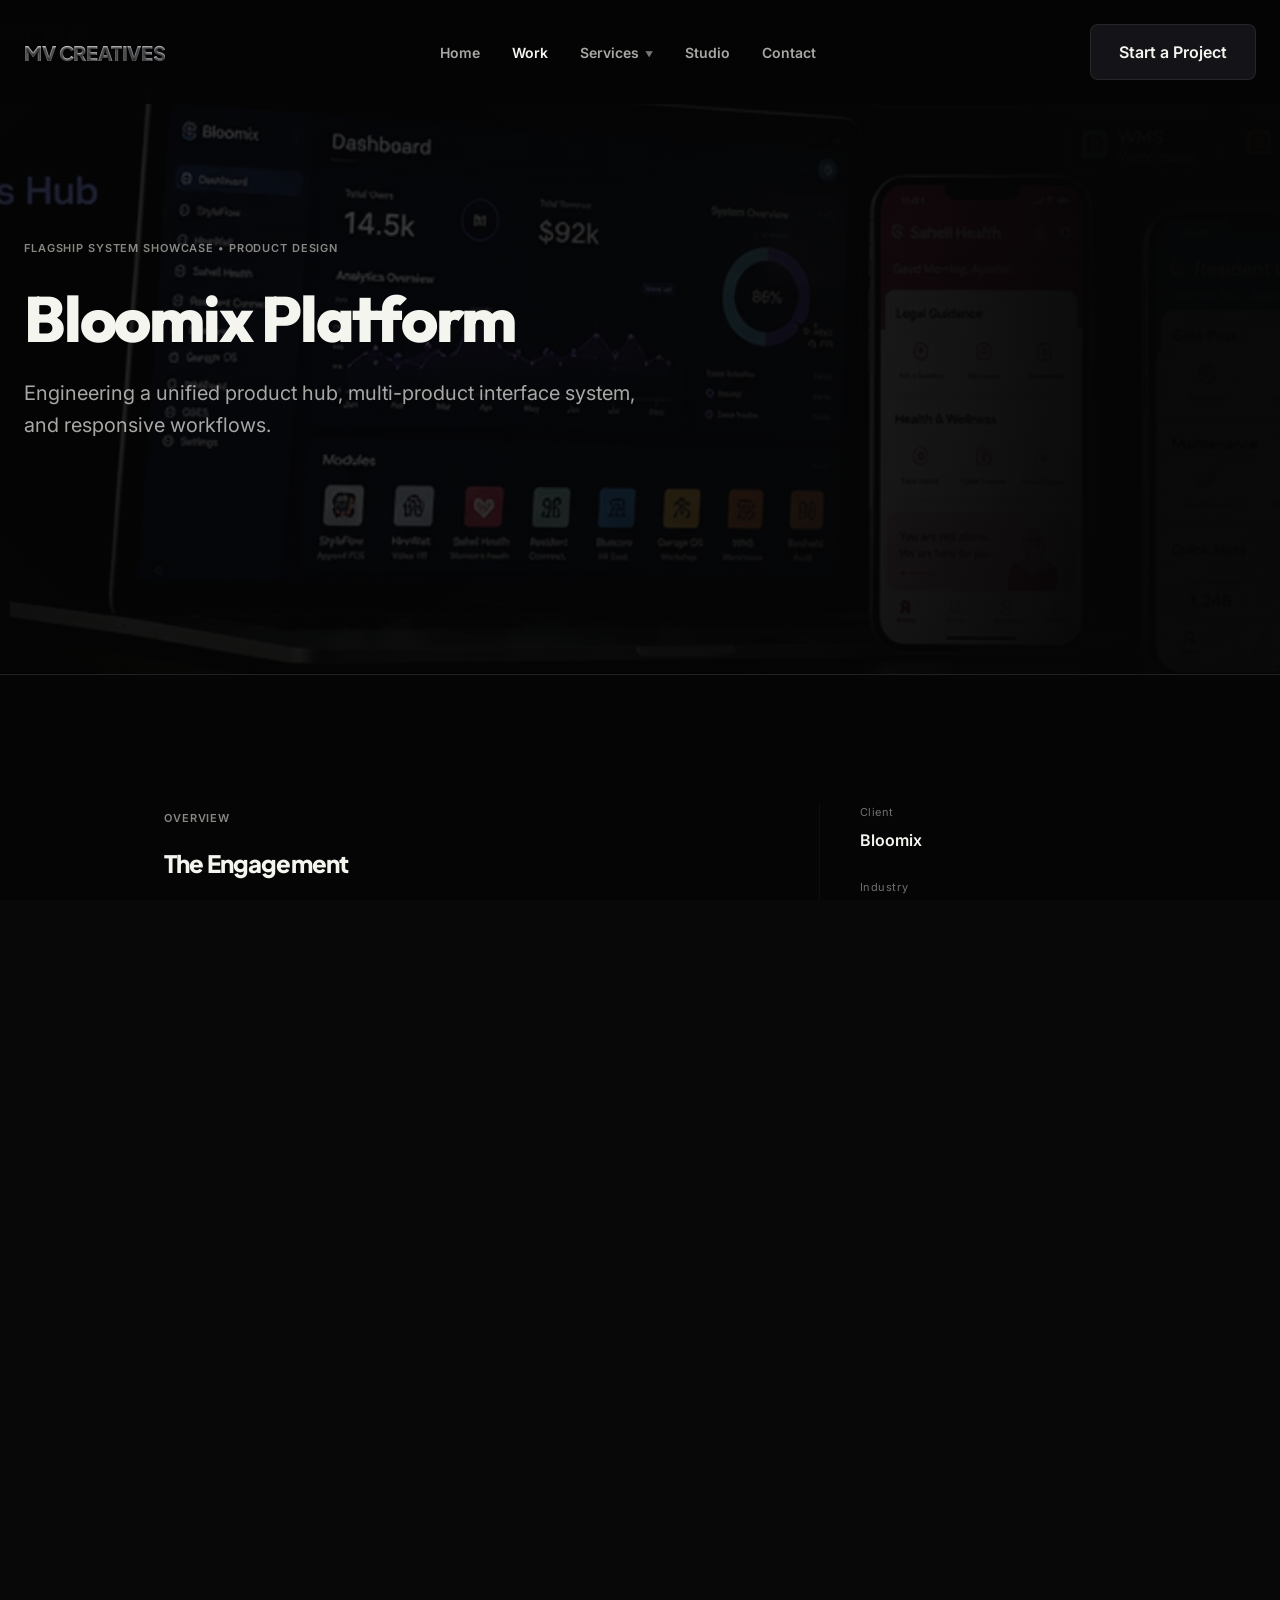
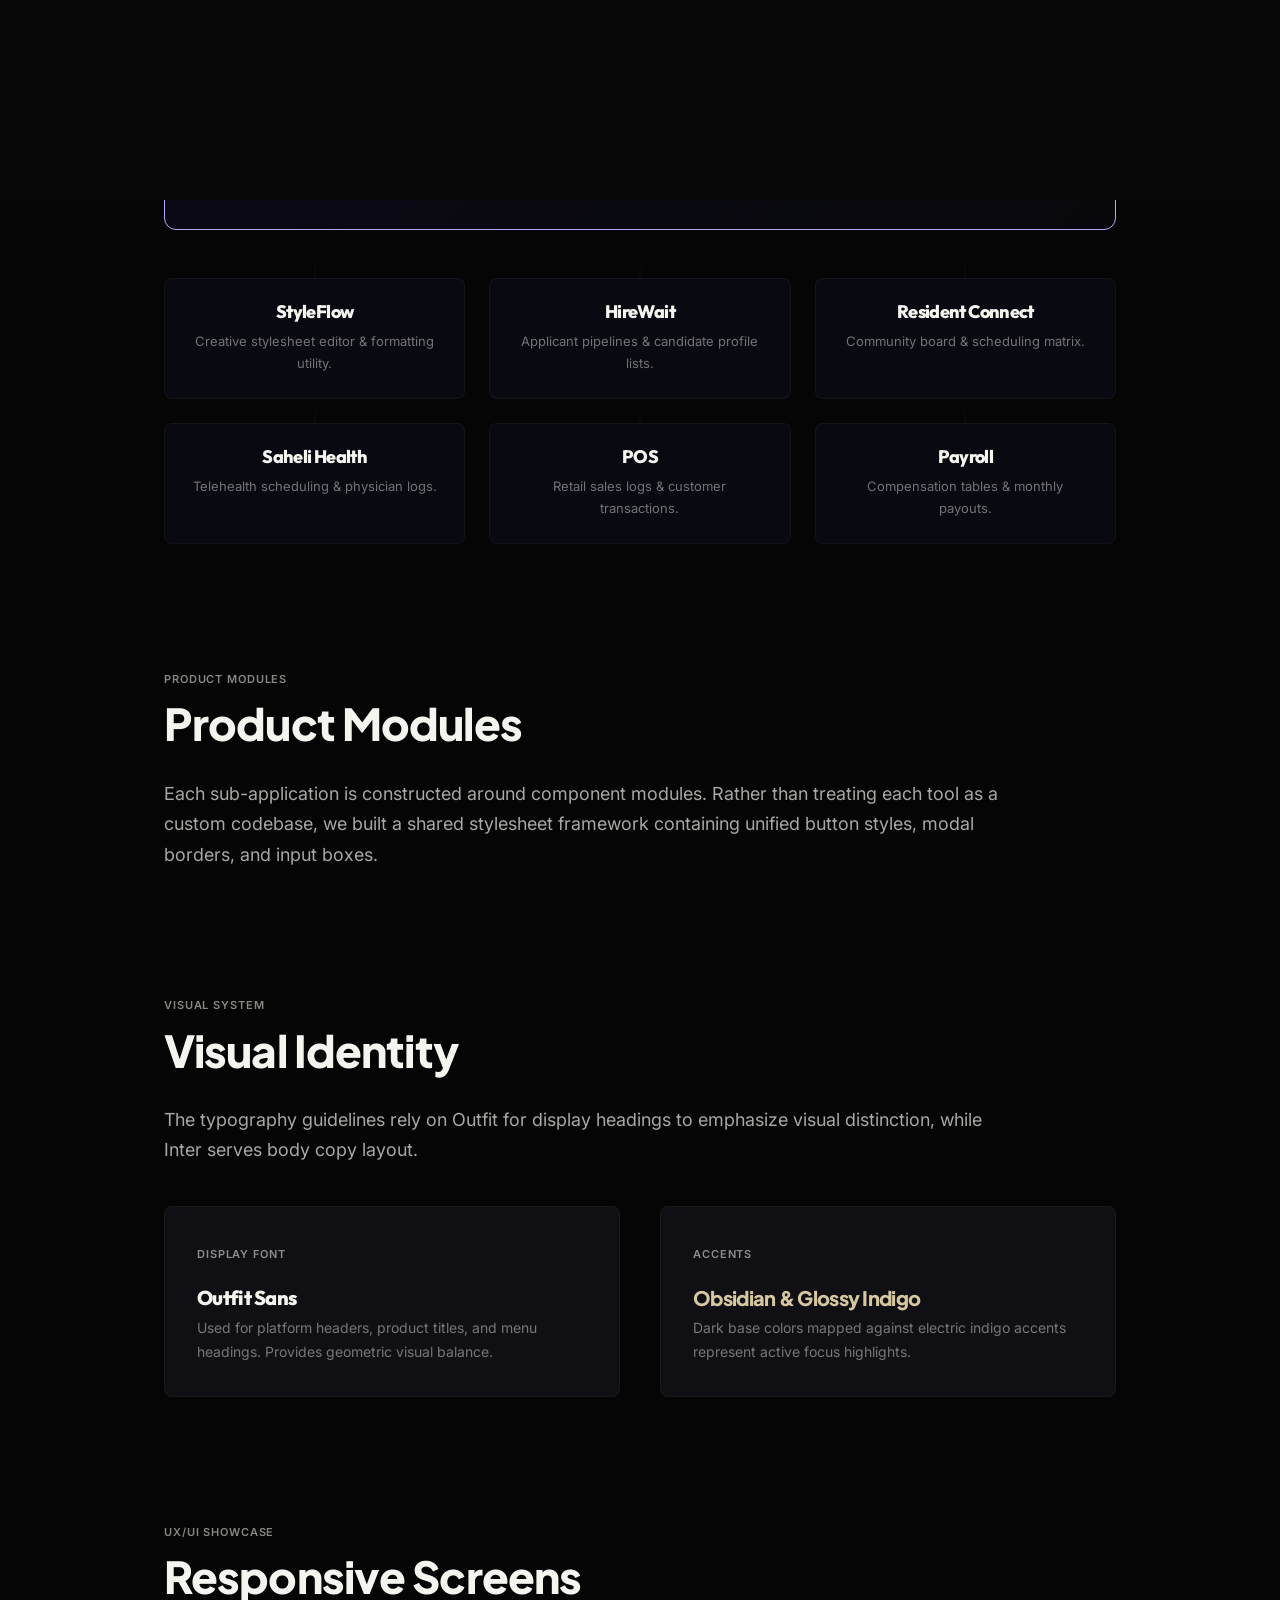
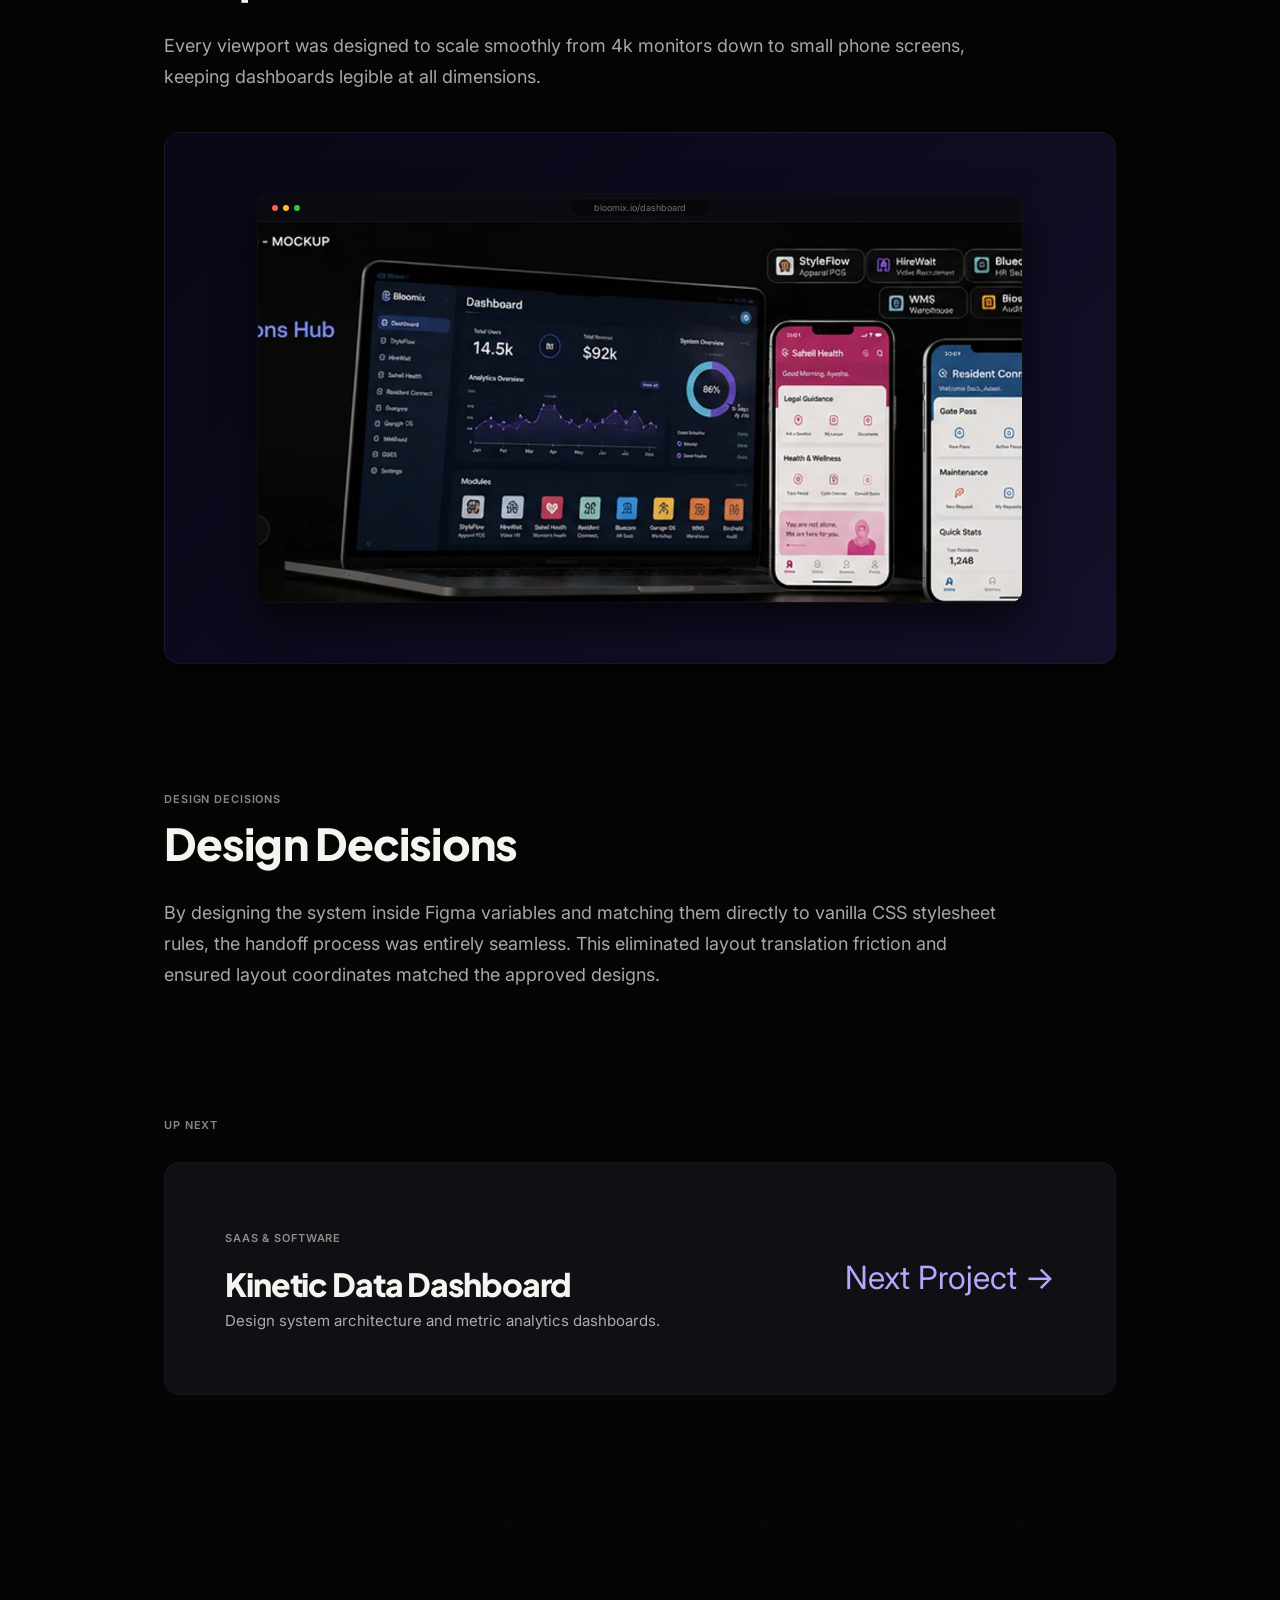
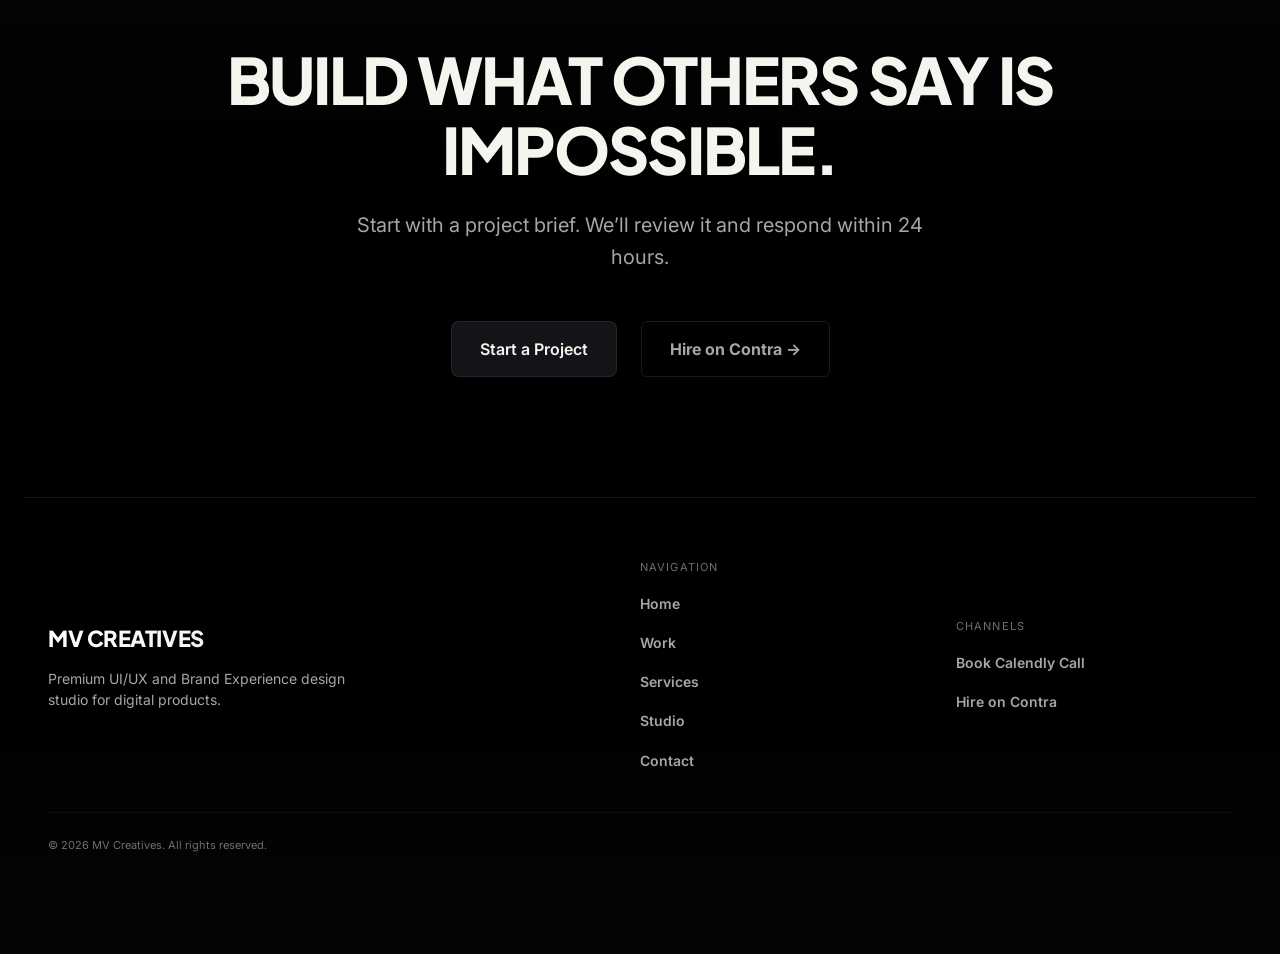
==== case-study-bloomix.html @ 4cdfba2f "feat: implement premium Services mega-dropdown and mobile accordion navigation" ====
<!DOCTYPE html>
<html lang="en">
<head>
  <meta charset="UTF-8">
  <meta name="viewport" content="width=device-width, initial-scale=1.0">
  <title>Case Study: Bloomix Digital Platform — MV Creatives</title>
  <meta name="description" content="Detailed case study of Bloomix: designing a unified design system, multi-product dashboard hub, and ecosystem architecture.">
  
  <!-- Font preconnect & loading -->
  <link rel="preconnect" href="https://fonts.googleapis.com">
  <link rel="preconnect" href="https://fonts.gstatic.com" crossorigin>
  <link href="https://fonts.googleapis.com/css2?family=Inter:wght@400;600;700&family=JetBrains+Mono&family=Plus+Jakarta+Sans:wght@600;700;800&family=Outfit:wght@400;600;800&display=swap" rel="stylesheet">

  <link rel="stylesheet" href="./index.css">
  <style>
    /* Specific Case Study Layout Config */
    .case-study-hero {
      position: relative;
      min-height: 75vh;
      display: flex;
      align-items: center;
      overflow: hidden;
      background-color: #050508;
      border-bottom: 1px solid var(--border-dark);
    }
    .case-study-hero__bg {
      position: absolute;
      inset: 0;
      width: 100%;
      height: 100%;
      object-fit: cover;
      opacity: 0.25;
      filter: grayscale(10%) contrast(1.1);
      z-index: 0;
    }
    .case-study-hero__overlay {
      position: absolute;
      inset: 0;
      background: radial-gradient(circle at 20% 50%, rgba(5, 5, 5, 0.75) 0%, rgba(5, 5, 5, 0.98) 80%);
      z-index: 1;
    }
    
    .case-study-container {
      max-width: 1000px;
      margin: 0 auto;
      padding: 0 24px;
    }
    
    .overview-grid {
      display: grid;
      grid-template-columns: 2fr 1fr;
      gap: 60px;
      margin-bottom: 100px;
    }
    .overview-meta-item {
      margin-bottom: 24px;
    }
    .overview-meta-item span.label {
      font-family: var(--font-mono);
      font-size: 11px;
      color: var(--text-muted);
      
      letter-spacing: 0.05em;
      display: block;
      margin-bottom: 6px;
    }
    .overview-meta-item span.value {
      font-size: 16px;
      color: var(--text-primary);
      font-weight: 600;
    }

    .editorial-section {
      margin-bottom: 120px;
    }
    .editorial-section h2 {
      font-size: clamp(28px, 4vw, 44px);
      
      margin-bottom: 32px;
      letter-spacing: -0.02em;
    }
    .editorial-section p {
      font-size: 18px;
      line-height: 1.7;
      color: var(--text-secondary);
      max-width: 850px;
      margin-bottom: 24px;
    }
    
    .visual-system-grid {
      display: grid;
      grid-template-columns: 1fr 1fr;
      gap: 40px;
      align-items: center;
      margin-top: 40px;
    }
    
    .next-project-card {
      background: var(--bg-card);
      border: 1px solid var(--border-light);
      border-radius: 16px;
      padding: 60px;
      display: flex;
      justify-content: space-between;
      align-items: center;
      transition: all var(--transition-default);
      overflow: hidden;
      position: relative;
    }
    .next-project-card:hover {
      border-color: var(--accent-primary);
      box-shadow: 0 20px 50px rgba(79, 70, 229, 0.15);
    }
    .next-project-card h3 {
      font-size: 32px;
      margin-top: 8px;
    }
    .next-project-card:hover h3 {
      color: var(--accent-hover);
    }

    /* Ecosystem Diagram Styles */
    .ecosystem-grid {
      display: grid;
      grid-template-columns: repeat(3, 1fr);
      gap: 24px;
      margin-top: 48px;
    }
    .ecosystem-card {
      background: #090911;
      border: 1px solid var(--border-light);
      border-radius: 8px;
      padding: 24px;
      text-align: center;
      position: relative;
      transition: border-color 0.3s ease;
    }
    .ecosystem-card::before {
      content: '';
      position: absolute;
      top: -12px;
      left: 50%;
      transform: translateX(-50%);
      width: 1px;
      height: 12px;
      background: var(--border-light);
    }
    .ecosystem-card:hover {
      border-color: var(--accent-primary);
    }
    .ecosystem-card h4 {
      font-size: 18px;
      margin-bottom: 8px;
      font-family: 'Outfit', sans-serif;
    }
    .ecosystem-card p {
      font-size: 13px;
      color: var(--text-muted);
      margin: 0;
    }

    .ecosystem-center {
      grid-column: 1 / -1;
      background: linear-gradient(135deg, rgba(79, 70, 229, 0.08) 0%, rgba(99, 102, 241, 0.03) 100%);
      border: 1px solid var(--accent-primary);
      padding: 32px;
      border-radius: 12px;
      text-align: center;
      position: relative;
      font-family: 'Outfit', sans-serif;
      margin-bottom: 24px;
    }
    
    @media (max-width: 767px) {
      .overview-grid {
        grid-template-columns: 1fr;
        gap: 32px;
      }
      .visual-system-grid {
        grid-template-columns: 1fr;
      }
      .next-project-card {
        flex-direction: column;
        align-items: flex-start;
        gap: 32px;
        padding: 32px;
      }
      .ecosystem-grid {
        grid-template-columns: 1fr;
      }
    }
  </style>
</head>
<body class="theme-dark">

  <!-- Premium Page Loader -->
  <div id="page-loader" class="page-loader">
    <div class="loader-content">
      <!-- MV Logo SVG Symbol -->
      <svg class="loader-logo" xmlns="http://www.w3.org/2000/svg" viewBox="0 0 100 100" width="80" height="80">
        <path d="M20 20 L40 80 L50 50 L60 80 L80 20" fill="none" stroke="var(--accent-primary)" stroke-width="6" stroke-linecap="round" stroke-linejoin="round" class="logo-path" />
        <path d="M40 20 L50 50 L60 20" fill="none" stroke="rgba(255,255,255,0.9)" stroke-width="4" stroke-linecap="round" stroke-linejoin="round" class="logo-path-inner" />
      </svg>
      <div class="loader-wordmark">MV CREATIVES</div>
      <div class="loader-line-container">
        <div class="loader-line"></div>
      </div>
    </div>
  </div>

  <!-- Global Navigation Header -->
  <header class="site-header scrolled" id="main-header" style="background-color: rgba(5, 5, 5, 0.96);">
    <div class="container header-container">
      <a href="./index.html" class="logotype" id="nav-logo">MV CREATIVES</a>
      
      <nav class="site-nav" id="desktop-nav" aria-label="Main navigation menu">
        <ul>
          <li><a href="./index.html" id="nav-home">Home</a></li>
          <li><a href="./work.html" class="active" id="nav-work">Work</a></li>
          <li class="has-megamenu">
            <a href="./services.html" id="nav-services">Services <span class="nav-arrow">▼</span></a>
            <div class="megamenu-panel">
              <div class="megamenu-grid">
                <!-- Column 1: Design -->
                <div class="megamenu-col">
                  <span class="megamenu-heading">Design</span>
                  <ul class="megamenu-links">
                    <li>
                      <a href="./services.html#uiux">
                        <span class="link-title">UI/UX Design</span>
                        <span class="link-desc">High-fidelity interface systems</span>
                      </a>
                    </li>
                    <li>
                      <a href="./services.html#saas">
                        <span class="link-title">SaaS Product Design</span>
                        <span class="link-desc">Data-dense dashboards & workflows</span>
                      </a>
                    </li>
                    <li>
                      <a href="./services.html#mobile-app">
                        <span class="link-title">Mobile App Design</span>
                        <span class="link-desc">Responsive native viewport patterns</span>
                      </a>
                    </li>
                    <li>
                      <a href="./services.html#design-systems">
                        <span class="link-title">Design Systems</span>
                        <span class="link-desc">Scalable token & component libraries</span>
                      </a>
                    </li>
                    <li>
                      <a href="./services.html#ux-strategy">
                        <span class="link-title">UX Strategy</span>
                        <span class="link-desc">Product requirements & mapping</span>
                      </a>
                    </li>
                  </ul>
                </div>
                <!-- Column 2: Web -->
                <div class="megamenu-col">
                  <span class="megamenu-heading">Web</span>
                  <ul class="megamenu-links">
                    <li><a href="./services.html#website-design">Website Design</a></li>
                    <li><a href="./services.html#landing-pages">Landing Pages</a></li>
                    <li><a href="./services.html#webflow">Webflow Development</a></li>
                    <li><a href="./services.html#framer">Framer Development</a></li>
                    <li><a href="./services.html#wordpress">WordPress Development</a></li>
                  </ul>
                </div>
                <!-- Column 3: Product -->
                <div class="megamenu-col">
                  <span class="megamenu-heading">Product</span>
                  <ul class="megamenu-links">
                    <li><a href="./services.html#discovery">Product Discovery</a></li>
                    <li><a href="./services.html#architecture">Information Architecture</a></li>
                    <li><a href="./services.html#research">User Research</a></li>
                    <li><a href="./services.html#prototypes">Prototyping</a></li>
                    <li><a href="./services.html#audits">Product Audits</a></li>
                  </ul>
                </div>
                <!-- Column 4: Brand -->
                <div class="megamenu-col">
                  <span class="megamenu-heading">Brand</span>
                  <ul class="megamenu-links">
                    <li><a href="./services.html#branding">Brand Identity</a></li>
                    <li><a href="./services.html#visual-systems">Visual Systems</a></li>
                    <li><a href="./services.html#marketing-assets">Marketing Assets</a></li>
                    <li><a href="./services.html#creative-direction">Creative Direction</a></li>
                  </ul>
                </div>
                <!-- Featured Card -->
                <div class="megamenu-featured">
                  <div class="featured-card">
                    <div class="featured-img-container">
                      <img src="./screenshot_bloomix.webp" alt="Bloomix Flagship Mockup" />
                    </div>
                    <div class="featured-card-content">
                      <span class="featured-tag">Flagship Project</span>
                      <h4 class="featured-title">Bloomix</h4>
                      <span class="featured-subtitle">Multi-Product Ecosystem</span>
                      <p class="featured-desc">Unified product hub connecting multiple enterprise platforms through a shared design system.</p>
                      <a href="./case-study-bloomix.html" class="featured-btn">View Case Study →</a>
                    </div>
                  </div>
                </div>
              </div>
            </div>
          </li>
          <li><a href="./studio.html" id="nav-studio">Studio</a></li>
          <li><a href="./contact.html" id="nav-contact">Contact</a></li>
        </ul>
      </nav>
      
      <div class="header-cta">
        <a href="./contact.html" class="btn-primary" id="header-cta-btn">Start a Project</a>
      </div>
      
      <button class="mobile-nav-toggle" aria-label="Toggle main navigation menu" aria-expanded="false" aria-controls="mobile-menu-drawer" id="nav-toggle-btn">
        <svg xmlns="http://www.w3.org/2000/svg" width="24" height="24" fill="currentColor" viewBox="0 0 24 24" aria-hidden="true">
          <path d="M3 18h18v-2H3v2zm0-5h18v-2H3v2zm0-7v2h18V6H3z"/>
        </svg>
      </button>
    </div>
  </header>

  <!-- Mobile Drawer Menu -->
  <div class="mobile-drawer" id="mobile-menu-drawer" aria-label="Mobile navigation panel">
    <ul>
      <li><a href="./index.html" id="mob-nav-home">Home</a></li>
      <li><a href="./work.html" class="active" id="mob-nav-work">Work</a></li>
      <li class="mob-has-accordion">
        <a href="javascript:void(0);" id="mob-nav-services" class="accordion-trigger">Services <span class="mob-arrow">▼</span></a>
        <div class="mob-accordion-panel">
          <a href="./services.html#uiux">UI/UX Design</a>
          <a href="./services.html#saas">SaaS Product Design</a>
          <a href="./services.html#mobile-app">Mobile App Design</a>
          <a href="./services.html#website-design">Website Design</a>
          <a href="./services.html#webflow">Webflow Development</a>
          <a href="./services.html#design-systems">Design Systems</a>
          <a href="./services.html#branding">Brand Identity</a>
        </div>
      </li>
      <li><a href="./studio.html" id="mob-nav-studio">Studio</a></li>
      <li><a href="./contact.html" id="mob-nav-contact">Contact</a></li>
    </ul>
    <a href="./contact.html" class="btn-primary" style="text-align: center;" id="mob-cta-btn">Start a Project</a>
  </div>

  <main>

    <!-- 01 Hero Cover -->
    <section class="case-study-hero">
      <img class="case-study-hero__bg" src="./screenshot_bloomix.webp" alt="Bloomix Flagship Background" srcset="./screenshot_bloomix-480w.webp 480w, ./screenshot_bloomix-768w.webp 768w, ./screenshot_bloomix.webp 1024w" sizes="(max-width: 767px) 100vw, (max-width: 1023px) 50vw, 800px" width="1024" height="655" decoding="async" loading="eager" fetchpriority="high">
      <div class="case-study-hero__overlay"></div>
      
      <div class="container" style="position: relative; z-index: 2; width: 100%;">
        <div style="max-width: 800px;">
          <span class="eyebrow-label">FLAGSHIP SYSTEM SHOWCASE • PRODUCT DESIGN</span>
          <h1 class="display-text" style="margin-top: 16px; margin-bottom: 24px; color: var(--text-primary); font-family: 'Outfit', var(--font-display); font-size: clamp(36px, 5vw, 64px);  line-height: 1.05;">
            Bloomix Platform
          </h1>
          <p class="body-large" style="color: var(--text-secondary); max-width: 650px; font-size: 20px; line-height: 1.6;">
            Engineering a unified product hub, multi-product interface system, and responsive workflows.
          </p>
        </div>
      </div>
    </section>

    <!-- Content Sections Wrapper -->
    <section class="section-padding" style="background: var(--bg-primary);">
      <div class="case-study-container">
        
        <!-- 02 Project Overview -->
        <div class="overview-grid">
          <div>
            <span class="eyebrow-label">Overview</span>
            <h2 style="font-size: 24px; margin-top: 12px; margin-bottom: 20px; ">The Engagement</h2>
            <p style="font-size: 16px; line-height: 1.7; color: var(--text-secondary);">
              Bloomix is designed as a multi-product digital hub. The project involved developing a scalable design system, unifying navigation states, and modeling consistent variables across several integrated business utilities.
            </p>
          </div>
          <div style="border-left: 1px solid var(--border-light); padding-left: 40px;">
            <div class="overview-meta-item">
              <span class="label">Client</span>
              <span class="value">Bloomix</span>
            </div>
            <div class="overview-meta-item">
              <span class="label">Industry</span>
              <span class="value">SaaS & Enterprise Utilities</span>
            </div>
            <div class="overview-meta-item">
              <span class="label">Services</span>
              <span class="value">UI/UX Design, Design Systems, Responsive Viewports</span>
            </div>
          </div>
        </div>

        <!-- 03 Design Goal -->
        <div class="editorial-section">
          <span class="eyebrow-label">Design Goal</span>
          <h2>The Design Goal</h2>
          <p>
            The core challenge was visual and logical fragmentation. Because several distinct applications were used across the enterprise ecosystem, users had to adjust to varying spacing, visual tokens, and sidebar menus. The goal was to build a unified design system that feels seamless.
          </p>
        </div>

        <!-- 04 Platform Structure / Ecosystem Architecture -->
        <div class="editorial-section">
          <span class="eyebrow-label">Ecosystem Architecture</span>
          <h2>Platform Structure</h2>
          <p>
            We mapped the ecosystem out into six distinct modules, all communicating with the central core Bloomix database. This structure ensures users retain active focus as they transition between SaaS utilities.
          </p>
          
          <div class="ecosystem-center">
            <h3 style="font-size: 22px; margin-bottom: 8px; color: var(--text-primary);">Unified Bloomix Platform</h3>
            <p style="font-size: 14px; color: var(--text-secondary); max-width: 500px; margin: 0 auto;">Central authentication, shared design tokens, and core database architecture.</p>
          </div>

          <div class="ecosystem-grid">
            <div class="ecosystem-card">
              <h4>StyleFlow</h4>
              <p>Creative stylesheet editor & formatting utility.</p>
            </div>
            <div class="ecosystem-card">
              <h4>HireWait</h4>
              <p>Applicant pipelines & candidate profile lists.</p>
            </div>
            <div class="ecosystem-card">
              <h4>Resident Connect</h4>
              <p>Community board & scheduling matrix.</p>
            </div>
            <div class="ecosystem-card">
              <h4>Saheli Health</h4>
              <p>Telehealth scheduling & physician logs.</p>
            </div>
            <div class="ecosystem-card">
              <h4>POS</h4>
              <p>Retail sales logs & customer transactions.</p>
            </div>
            <div class="ecosystem-card">
              <h4>Payroll</h4>
              <p>Compensation tables & monthly payouts.</p>
            </div>
          </div>
        </div>

        <!-- 05 Product Modules -->
        <div class="editorial-section">
          <span class="eyebrow-label">Product Modules</span>
          <h2>Product Modules</h2>
          <p>
            Each sub-application is constructed around component modules. Rather than treating each tool as a custom codebase, we built a shared stylesheet framework containing unified button styles, modal borders, and input boxes.
          </p>
        </div>

        <!-- 06 Visual System -->
        <div class="editorial-section">
          <span class="eyebrow-label">Visual System</span>
          <h2>Visual Identity</h2>
          <p>
            The typography guidelines rely on Outfit for display headings to emphasize visual distinction, while Inter serves body copy layout.
          </p>
          
          <div class="visual-system-grid">
            <div style="border: 1px solid var(--border-light); padding: 32px; border-radius: 8px; background: var(--bg-card);">
              <span class="eyebrow-label">Display Font</span>
              <h4 style="margin-top: 12px; margin-bottom: 8px; font-size: 20px; font-family: 'Outfit', sans-serif;">Outfit Sans</h4>
              <p style="font-size: 14px; margin: 0; color: var(--text-muted);">
                Used for platform headers, product titles, and menu headings. Provides geometric visual balance.
              </p>
            </div>
            <div style="border: 1px solid var(--border-light); padding: 32px; border-radius: 8px; background: var(--bg-card);">
              <span class="eyebrow-label">Accents</span>
              <h4 style="margin-top: 12px; margin-bottom: 8px; font-size: 20px; color: var(--accent-hover);">Obsidian & Glossy Indigo</h4>
              <p style="font-size: 14px; margin: 0; color: var(--text-muted);">
                Dark base colors mapped against electric indigo accents represent active focus highlights.
              </p>
            </div>
          </div>
        </div>

        <!-- 07 UX/UI Showcase & Responsive Screens -->
        <div class="editorial-section">
          <span class="eyebrow-label">UX/UI Showcase</span>
          <h2>Responsive Screens</h2>
          <p>
            Every viewport was designed to scale smoothly from 4k monitors down to small phone screens, keeping dashboards legible at all dimensions.
          </p>
          
          <div class="mockup-container" style="background: linear-gradient(135deg, #090615 0%, #150f29 100%); padding: 60px 24px; margin-top: 40px;">
            <div class="browser-frame" style="width: 85%; margin: 0 auto;">
              <div class="browser-header">
                <div class="browser-dots"><span class="dot"></span><span class="dot"></span><span class="dot"></span></div>
                <div class="browser-address">bloomix.io/dashboard</div>
              </div>
              <div class="browser-content" style="height: 380px;">
                <img src="./screenshot_bloomix.webp" alt="Bloomix Redesigned Viewport" style="width: 100%; height: 100%; object-fit: cover; object-position: top;">
              </div>
            </div>
          </div>
        </div>

        <!-- 08 Design Decisions -->
        <div class="editorial-section">
          <span class="eyebrow-label">Design Decisions</span>
          <h2>Design Decisions</h2>
          <p>
            By designing the system inside Figma variables and matching them directly to vanilla CSS stylesheet rules, the handoff process was entirely seamless. This eliminated layout translation friction and ensured layout coordinates matched the approved designs.
          </p>
        </div>

        <!-- 09 Next Project CTA -->
        <div style="margin-top: 100px;">
          <span class="eyebrow-label">Up Next</span>
          
          <a href="./case-study.html" class="next-project-card" style="margin-top: 16px;">
            <div>
              <span class="eyebrow-label">SaaS & Software</span>
              <h3>Kinetic Data Dashboard</h3>
              <p style="font-size: 15px; margin: 8px 0 0 0; color: var(--text-secondary);">Design system architecture and metric analytics dashboards.</p>
            </div>
            <span style="font-size: 32px; font-family: var(--font-mono); color: var(--accent-primary);">Next Project →</span>
          </a>
        </div>

      </div>
    </section>

  </main>

  <!-- Section: Video-Backed Final CTA / Footer -->
  <section class="final-video-cta" id="final-cta">
    <video class="final-video-cta__bg" autoplay loop muted playsinline preload="auto" src="./videos/cta-bg.mp4"></video>
    <div class="final-video-cta__fade final-video-cta__fade--top"></div>
    <div class="final-video-cta__fade final-video-cta__fade--bottom"></div>

    <div class="final-video-cta__content">
      <h2>Build what others say is impossible.</h2>
      <p>Start with a project brief. We’ll review it and respond within 24 hours.</p>

      <div class="final-video-cta__actions">
        <a href="./contact.html" class="btn btn-primary">Start a Project</a>
        <a href="https://contra.com/maham_vohra_?referralExperimentNid=DEFAULT_REFERRAL_PROGRAM&referrerUsername=maham_vohra_" target="_blank" class="btn btn-secondary" style="border: 1px solid rgba(255,255,255,0.1); padding: 14px 28px; border-radius: 6px;">Hire on Contra →</a>
      </div>

      <footer class="final-footer">
        <div class="footer-brand">
          <span class="logo">MV CREATIVES</span>
          <span class="tagline">Premium UI/UX and Brand Experience design studio for digital products.</span>
        </div>
        <div class="footer-nav">
          <span class="footer-title">Navigation</span>
          <a href="./index.html">Home</a>
          <a href="./work.html">Work</a>
          <a href="./services.html">Services</a>
          <a href="./studio.html">Studio</a>
          <a href="./contact.html">Contact</a>
        </div>
        <div class="footer-links">
          <span class="footer-title">Channels</span>
          <a href="https://calendly.com/mahamvohracontra/30min" target="_blank">Book Calendly Call</a>
          <a href="https://contra.com/maham_vohra_?referralExperimentNid=DEFAULT_REFERRAL_PROGRAM&referrerUsername=maham_vohra_" target="_blank">Hire on Contra</a>
        </div>
        <div class="footer-bottom">
          <p>© 2026 MV Creatives. All rights reserved.</p>
        </div>
      </footer>
    </div>
  </section>

  <script src="./index.js" defer></script>
</body>
</html>
---- index.css ----
/* ==========================================================================
   MV CREATIVES CENTRAL DESIGN SYSTEM STYLESHEET v2.0
   Unified Obsidian Dark System (var(--bg-primary))
   ========================================================================== */

/* --------------------------------------------------------------------------
   SECTION 1: DESIGN SYSTEM TOKENS & CSS VARIABLES
   -------------------------------------------------------------------------- */


:root {
  /* Colors */
  --bg-primary: #050505;
  --bg-secondary: #080808;
  --bg-card: #101014;
  --border-light: rgba(245, 245, 240, 0.04);
  --border-dark: rgba(245, 245, 240, 0.08);
  --text-primary: #F5F5F0;
  --text-secondary: rgba(245, 245, 240, 0.68);
  --text-muted: rgba(245, 245, 240, 0.45);
  --accent-primary: #B8A7FF; /* Muted Violet */
  --accent-hover: #D6C7A1; /* Warm Champagne */
  --accent-glow: rgba(184, 167, 255, 0.05);

  /* Typography */
  --font-display: 'Plus Jakarta Sans', system-ui, -apple-system, sans-serif;
  --font-body: 'Inter', system-ui, -apple-system, sans-serif;
  --font-mono: 'Inter', system-ui, -apple-system, sans-serif;

  /* Animations */
  --ease-entrance: cubic-bezier(0.16, 1, 0.3, 1);
  --ease-feedback: cubic-bezier(0.25, 1, 0.5, 1);
  --transition-default: 400ms var(--ease-entrance);
  --transition-fast: 200ms var(--ease-feedback);
}

/* --------------------------------------------------------------------------
   SECTION 2: BASE RESETS & LAYOUTS
   -------------------------------------------------------------------------- */
*, *::before, *::after {
  box-sizing: border-box;
  margin: 0;
  padding: 0;
}

html {
  scroll-behavior: smooth;
  background-color: var(--bg-primary);
  color: var(--text-primary);
  -webkit-font-smoothing: antialiased;
  -moz-osx-font-smoothing: grayscale;
}

body {
  font-family: var(--font-body);
  background-color: var(--bg-primary);
  color: var(--text-primary);
  overflow-x: hidden;
  line-height: 1.65;
}

/* Custom Glass Cursor Follower */
.custom-cursor {
  position: fixed;
  width: 24px;
  height: 24px;
  border: 1px solid rgba(255, 255, 255, 0.25);
  border-radius: 50%;
  pointer-events: none;
  z-index: 9999;
  transform: translate(-50%, -50%);
  transition: width 0.2s, height 0.2s, background-color 0.2s;
  backdrop-filter: blur(2px);
  -webkit-backdrop-filter: blur(2px);
}

.custom-cursor.hover {
  width: 48px;
  height: 48px;
  background-color: rgba(79, 70, 229, 0.1);
  border-color: var(--accent-hover);
}

/* Typography Resets */
h1, h2, h3, h4, h5, h6 {
  font-family: var(--font-display);
  font-weight: 800;
  letter-spacing: -0.035em;
  line-height: 1.05;
  color: var(--text-primary);
}

p {
  color: var(--text-secondary);
}

a {
  color: inherit;
  text-decoration: none;
  transition: color var(--transition-fast);
}

/* Spacing and Utilities */
.container {
  max-width: 1280px;
  margin: 0 auto;
  padding: 0 24px;
}

.grid-12 {
  display: grid;
  grid-template-columns: repeat(12, 1fr);
  gap: 24px;
}

@media (max-width: 1023px) {
  .grid-12 {
    grid-template-columns: repeat(4, 1fr);
  }
}

@media (max-width: 767px) {
  .grid-12 {
    grid-template-columns: 1fr;
  }
}

.section-padding {
  padding: clamp(80px, 10vw, 160px) 0;
}

/* --------------------------------------------------------------------------
   SECTION 3: HEADERS & NAVIGATION
   -------------------------------------------------------------------------- */
.site-header {
  position: fixed;
  top: 0;
  left: 0;
  width: 100%;
  z-index: 1000;
  padding: 24px 0;
  transition: background-color var(--transition-default), backdrop-filter var(--transition-default);
}

.site-header.scrolled {
  background-color: rgba(5, 5, 5, 0.85);
  backdrop-filter: blur(12px);
  -webkit-backdrop-filter: blur(12px);
  border-bottom: 1px solid var(--border-light);
  padding: 16px 0;
}

.header-container {
  display: flex;
  justify-content: space-between;
  align-items: center;
}

/* Glossy Typographic Wordmark */
.logotype {
  font-family: var(--font-display);
  font-weight: 800;
  font-size: 20px;
  letter-spacing: -0.02em;
  color: var(--text-primary);
  text-shadow: 0 1px 2px rgba(0, 0, 0, 0.8);
  background: linear-gradient(135deg, #FFF 0%, #D1D5DB 100%);
  -webkit-background-clip: text;
  -webkit-text-fill-color: transparent;
}

.site-nav ul {
  display: flex;
  list-style: none;
  gap: 32px;
}

.site-nav a {
  font-size: 14px;
  font-weight: 600;
  color: var(--text-secondary);
}

.site-nav a:hover, .site-nav a.active {
  color: var(--text-primary);
}

/* Services Mega Dropdown Panel */
.has-megamenu {
  position: static;
}
.site-nav {
  position: static;
}
.site-nav ul {
  position: static;
}
.megamenu-panel {
  position: absolute;
  top: 100%;
  left: 50%;
  transform: translateX(-50%) translateY(10px);
  width: 1200px;
  max-width: calc(100vw - 80px);
  background-color: #101014;
  border: 1px solid rgba(255, 255, 255, 0.08);
  border-radius: 16px;
  padding: 40px;
  box-shadow: 0 30px 60px rgba(0, 0, 0, 0.8);
  z-index: 1000;
  opacity: 0;
  visibility: hidden;
  transition: opacity 250ms ease, transform 250ms ease, visibility 250ms ease;
  pointer-events: none;
}
.megamenu-panel::before {
  content: '';
  position: absolute;
  top: -24px;
  left: 0;
  width: 100%;
  height: 24px;
  background: transparent;
}
.has-megamenu:hover .megamenu-panel {
  opacity: 1;
  visibility: visible;
  transform: translateX(-50%) translateY(0);
  pointer-events: auto;
}
.megamenu-grid {
  display: grid;
  grid-template-columns: repeat(4, 1.2fr) 2fr;
  gap: 32px;
  text-align: left;
}
.megamenu-col {
  display: flex;
  flex-direction: column;
}
.megamenu-heading {
  font-family: 'Outfit', var(--font-display);
  font-size: 13px;
  font-weight: 700;
  text-transform: uppercase;
  letter-spacing: 0.1em;
  color: var(--text-primary);
  margin-bottom: 20px;
  border-bottom: 1px solid rgba(255, 255, 255, 0.05);
  padding-bottom: 10px;
}
.megamenu-links {
  list-style: none;
  padding: 0;
  margin: 0;
  display: flex;
  flex-direction: column;
  gap: 16px;
}
.megamenu-links li {
  margin: 0;
}
.megamenu-links a {
  display: block;
  text-decoration: none;
  transition: all var(--transition-fast);
  color: var(--text-secondary);
  font-size: 14px;
  font-weight: 500;
}
.megamenu-links a:hover {
  color: var(--accent-hover) !important;
}
.megamenu-links .link-title {
  display: block;
  font-size: 14px;
  font-weight: 600;
  color: var(--text-primary);
  transition: color var(--transition-fast);
}
.megamenu-links .link-desc {
  display: block;
  font-size: 11px;
  color: var(--text-muted);
  margin-top: 4px;
  font-weight: 400;
}
.megamenu-links a:hover .link-title {
  color: var(--accent-hover);
}

/* Featured Card inside Megamenu */
.megamenu-featured {
  background: rgba(255, 255, 255, 0.02);
  border: 1px solid rgba(255, 255, 255, 0.05);
  border-radius: 12px;
  overflow: hidden;
  display: flex;
  flex-direction: column;
  transition: border-color var(--transition-fast);
}
.megamenu-featured:hover {
  border-color: rgba(255, 255, 255, 0.1);
}
.featured-img-container {
  height: 140px;
  overflow: hidden;
  background: linear-gradient(135deg, #090615 0%, #150f29 100%);
  display: flex;
  align-items: center;
  justify-content: center;
}
.featured-img-container img {
  width: 90%;
  height: auto;
  max-height: 90%;
  object-fit: contain;
  border-radius: 6px;
  box-shadow: 0 10px 25px rgba(0,0,0,0.5);
  transition: transform 0.4s ease;
}
.megamenu-featured:hover .featured-img-container img {
  transform: scale(1.03);
}
.featured-card-content {
  padding: 20px;
}
.featured-tag {
  font-family: var(--font-mono);
  font-size: 10px;
  text-transform: uppercase;
  color: var(--accent-hover);
  letter-spacing: 0.1em;
  font-weight: 700;
  display: block;
  margin-bottom: 6px;
}
.featured-title {
  font-family: 'Outfit', var(--font-display);
  font-size: 18px;
  font-weight: 800;
  color: var(--text-primary);
  display: inline-block;
  margin-right: 8px;
}
.featured-subtitle {
  font-size: 12px;
  color: var(--text-muted);
}
.featured-desc {
  font-size: 12px;
  color: var(--text-secondary);
  line-height: 1.5;
  margin: 12px 0 16px 0;
}
.featured-btn {
  font-family: var(--font-mono);
  font-size: 12px;
  color: var(--accent-hover);
  text-decoration: none;
  font-weight: 700;
  display: inline-block;
  transition: transform 0.2s ease;
}
.featured-btn:hover {
  transform: translateX(4px);
  color: var(--text-primary) !important;
}

/* Nav Arrow indicator */
.nav-arrow {
  font-size: 8px;
  transition: transform 250ms ease;
  vertical-align: middle;
  opacity: 0.7;
  display: inline-block;
  margin-left: 2px;
}
.has-megamenu:hover .nav-arrow {
  transform: rotate(180deg);
  opacity: 1;
}

/* Mobile Accordion Menu elements */
.mob-has-accordion {
  width: 100%;
}
.mob-accordion-panel {
  max-height: 0;
  overflow: hidden;
  transition: max-height 250ms ease-out, opacity 250ms ease, padding 250ms ease;
  opacity: 0;
  display: flex;
  flex-direction: column;
  gap: 16px;
  padding: 0;
  margin-top: 0;
  align-items: center;
}
.mob-accordion-panel.active {
  max-height: 500px;
  opacity: 1;
  padding: 16px 0 8px 0;
  margin-top: 8px;
}
.mob-accordion-panel a {
  font-family: var(--font-body) !important;
  font-weight: 600 !important;
  font-size: 18px !important;
  color: var(--text-secondary) !important;
  transition: color var(--transition-fast);
}
.mob-accordion-panel a:hover {
  color: var(--text-primary) !important;
}
.mob-arrow {
  font-size: 14px;
  transition: transform 250ms ease;
  display: inline-block;
  margin-left: 6px;
}
.accordion-trigger.active .mob-arrow {
  transform: rotate(180deg);
}

@media (max-width: 1200px) {
  .megamenu-panel {
    padding: 30px;
    width: 1000px;
  }
  .megamenu-grid {
    gap: 20px;
  }
}

/* --------------------------------------------------------------------------
   SECTION 4: HOMEPAGE REBUILD ELEMENTS
   -------------------------------------------------------------------------- */

/* Hero Cinematic Video Backdrop */
.hero-wrapper {
  position: relative;
  min-height: 100vh;
  display: flex;
  align-items: center;
  overflow: hidden;
}

.hero-video-bg {
  position: absolute;
  top: 50%;
  left: 50%;
  min-width: 100%;
  min-height: 100%;
  width: auto;
  height: auto;
  transform: translate(-50%, -50%);
  object-fit: cover;
  opacity: 0.45;
  z-index: 1;
}

.hero-overlay {
  position: absolute;
  inset: 0;
  background: radial-gradient(circle at 30% 50%, rgba(8, 8, 8, 0.4) 0%, rgba(8, 8, 8, 0.95) 75%);
  z-index: 2;
}

.hero-content {
  position: relative;
  z-index: 10;
}

/* Selected Work Offset Storytelling */
.selected-work-section {
  position: relative;
  border-top: 1px solid var(--border-light);
}

.work-card-wrapper {
  display: flex;
  flex-direction: column;
  gap: 16px;
  margin-bottom: 80px;
}

.work-card-visual {
  position: relative;
  width: 100%;
  border-radius: 12px;
  overflow: hidden;
  border: 1px solid var(--border-light);
  background-color: var(--bg-card);
  transition: transform var(--transition-default), border-color var(--transition-default);
}

.work-card-visual img {
  width: 100%;
  height: auto;
  display: block;
  filter: grayscale(10%) contrast(0.95) brightness(0.9);
  transition: filter var(--transition-default);
}

.work-card-visual video {
  position: absolute;
  inset: 0;
  width: 100%;
  height: 100%;
  object-fit: cover;
  opacity: 0;
  transition: opacity var(--transition-default);
}

.work-card-wrapper:hover .work-card-visual {
  transform: translateY(-8px);
  border-color: var(--accent-primary);
}

.work-card-wrapper:hover .work-card-visual img {
  filter: grayscale(0%) contrast(1) brightness(1);
}

.work-card-wrapper:hover .work-card-visual video {
  opacity: 1;
}

/* --------------------------------------------------------------------------
   SECTION 5: ACCORDIONS & LISTS (CAPABILITIES)
   -------------------------------------------------------------------------- */
.capabilities-list {
  display: flex;
  flex-direction: column;
  border-top: 1px solid var(--border-light);
}

.capability-item {
  border-bottom: 1px solid var(--border-light);
  padding: 32px 0;
}

.capability-trigger {
  display: flex;
  justify-content: space-between;
  align-items: center;
  width: 100%;
  background: none;
  border: none;
  cursor: pointer;
  text-align: left;
}

.capability-trigger h3 {
  font-size: clamp(24px, 4vw, 36px);
}

.capability-icon {
  font-size: 24px;
  font-family: var(--font-mono);
  color: var(--accent-primary);
}

.capability-content {
  max-height: 0;
  overflow: hidden;
  transition: max-height 500ms var(--ease-entrance), opacity 300ms ease;
  opacity: 0;
}

.capability-content.active {
  max-height: 1000px;
  opacity: 1;
  padding-top: 24px;
}

/* --------------------------------------------------------------------------
   SECTION 6: PROCESS STEPS
   -------------------------------------------------------------------------- */
.process-step-card {
  background-color: var(--bg-card);
  border: 1px solid var(--border-light);
  padding: 40px;
  border-radius: 12px;
  position: relative;
  overflow: hidden;
  transition: border-color var(--transition-fast);
}

.process-step-card:hover {
  border-color: var(--accent-primary);
}

.process-step-num {
  font-family: var(--font-mono);
  color: var(--text-muted);
  font-size: 14px;
  margin-bottom: 16px;
}

/* --------------------------------------------------------------------------
   SECTION 7: WORK ARCHIVE (FILTER PILLS & MASONRY)
   -------------------------------------------------------------------------- */
.filter-bar {
  display: flex;
  gap: 12px;
  flex-wrap: wrap;
  justify-content: center;
  margin-bottom: 60px;
}

.filter-pill {
  background: none;
  border: 1px solid var(--border-light);
  color: var(--text-secondary);
  font-family: var(--font-body);
  font-size: 14px;
  font-weight: 600;
  padding: 10px 20px;
  border-radius: 20px;
  cursor: pointer;
  transition: border-color var(--transition-fast), color var(--transition-fast), background-color var(--transition-fast), box-shadow var(--transition-fast), transform var(--transition-fast);
}

.filter-pill.active, .filter-pill:hover {
  border-color: var(--accent-primary);
  color: var(--text-primary);
  background-color: var(--accent-glow);
  box-shadow: 0 4px 12px rgba(0, 0, 0, 0.3);
}

.masonry-grid-item {
  display: block;
  margin-bottom: 40px;
  transition: opacity var(--transition-default), transform var(--transition-default);
}

/* --------------------------------------------------------------------------
   SECTION 8: BRIEF BUILDER (CONTACT PAGE)
   -------------------------------------------------------------------------- */
.brief-builder-container {
  background-color: var(--bg-card);
  border: 1px solid var(--border-light);
  border-radius: 8px;
  padding: 48px;
}

.brief-step {
  display: none;
}

.brief-step.active {
  display: block;
}

/* Button & Selection Chips styling */
.chip-group {
  display: flex;
  gap: 16px;
  flex-wrap: wrap;
  margin-top: 24px;
}

.chip-btn {
  background: none;
  border: 1px solid var(--border-light);
  color: var(--text-secondary);
  font-family: var(--font-body);
  font-size: 15px;
  font-weight: 600;
  padding: 12px 24px;
  border-radius: 6px;
  cursor: pointer;
  transition: border-color var(--transition-fast), color var(--transition-fast), background-color var(--transition-fast);
}

.chip-btn.active, .chip-btn:hover {
  border-color: var(--accent-primary);
  color: var(--text-primary);
  background-color: var(--accent-glow);
}

.range-slider {
  width: 100%;
  accent-color: var(--accent-primary);
  margin-top: 24px;
}

.text-area-brief {
  width: 100%;
  min-height: 120px;
  background-color: var(--bg-primary);
  border: 1px solid var(--border-light);
  border-radius: 6px;
  color: var(--text-primary);
  font-family: var(--font-body);
  padding: 16px;
  margin-top: 24px;
  resize: vertical;
}

.text-area-brief:focus {
  outline: none;
  border-color: var(--accent-primary);
}

/* Buttons */
.btn-primary {
  display: inline-flex;
  align-items: center;
  justify-content: center;
  background-color: #141418;
  border: 1px solid rgba(245, 245, 240, 0.08);
  color: #F5F5F0;
  font-family: var(--font-body);
  font-weight: 600;
  padding: 14px 28px;
  border-radius: 8px; /* Refined rounded style */
  cursor: pointer;
  transition: transform 0.3s var(--ease-entrance), border-color 0.3s ease, background-color 0.3s ease, box-shadow 0.3s ease;
}

.btn-primary:hover {
  transform: translateY(-2px);
  background-color: #1c1c22;
  border-color: var(--accent-hover);
  color: #fff;
  box-shadow: 0 8px 20px rgba(0, 0, 0, 0.5);
}

.btn-secondary {
  display: inline-flex;
  align-items: center;
  justify-content: center;
  background: none;
  border: none;
  color: var(--text-secondary);
  font-family: var(--font-body);
  font-weight: 700;
  cursor: pointer;
  position: relative;
  padding-bottom: 4px;
}

.btn-secondary::after {
  content: '';
  position: absolute;
  bottom: 0;
  left: 0;
  width: 0;
  height: 1px;
  background-color: var(--accent-primary);
  transition: width var(--transition-fast);
}

.btn-secondary:hover {
  color: var(--text-primary);
}

.btn-secondary:hover::after {
  width: 100%;
}

/* --------------------------------------------------------------------------
   SECTION 9: SYSTEM & TRANSITIONS
   -------------------------------------------------------------------------- */
.curtain-transition {
  position: fixed;
  inset: 0;
  background-color: var(--bg-secondary);
  z-index: 10000;
  transform: translateY(100%);
  transition: transform 300ms var(--ease-entrance);
}

.curtain-transition.active {
  transform: translateY(0);
}

/* Text reveal mask helpers */
.reveal-line {
  display: block;
  overflow: hidden;
}

.reveal-inner {
  display: block;
  transform: translateY(100%);
  transition: transform 600ms var(--ease-entrance);
}

.reveal-inner.revealed {
  transform: translateY(0);
}

/* --------------------------------------------------------------------------
   SECTION 10: MOBILE DRAWER MENU
   -------------------------------------------------------------------------- */
.mobile-drawer {
  position: fixed;
  top: 0;
  right: 0;
  width: 100%;
  height: 100vh;
  background-color: var(--bg-secondary);
  z-index: 999;
  display: flex;
  flex-direction: column;
  justify-content: center;
  align-items: center;
  transform: translateX(100%);
  transition: transform var(--transition-default);
}

.mobile-drawer.active {
  transform: translateX(0);
}

.mobile-drawer ul {
  list-style: none;
  text-align: center;
  margin-bottom: 40px;
}

.mobile-drawer ul li {
  margin: 24px 0;
}

.mobile-drawer ul a {
  font-family: var(--font-display);
  font-weight: 800;
  font-size: 28px;
  color: var(--text-secondary);
}

.mobile-drawer ul a.active, .mobile-drawer ul a:hover {
  color: var(--text-primary);
}

.mobile-nav-toggle {
  display: none;
  background: none;
  border: none;
  color: var(--text-primary);
  cursor: pointer;
  z-index: 1001;
}

@media (max-width: 1023px) {
  .mobile-nav-toggle {
    display: block;
  }
  .site-nav, .header-cta {
    display: none;
  }
}

/* --------------------------------------------------------------------------
   SECTION 11: PORTFOLIO REBUILD RESPONSIVE RULES & EDITORIAL CARDS
   -------------------------------------------------------------------------- */

/* Responsive Grid and Card Height Overrides for Selected Work (Homepage & Archive) */
@media (max-width: 1023px) {
  .selected-work-section .grid-12,
  .work-grid-view {
    display: grid !important;
    grid-template-columns: repeat(2, 1fr) !important;
    gap: 40px 24px !important;
  }
  .selected-work-section .grid-12 > div,
  .portfolio-grid-item {
    grid-column: span 1 !important;
    margin-top: 0 !important;
    margin-bottom: 0 !important;
  }
  .work-card-visual,
  .work-visual-box {
    height: 300px !important;
  }
  .work-card-visual img,
  .work-visual-box img {
    height: 100% !important;
    object-fit: cover !important;
  }
}

@media (max-width: 767px) {
  .selected-work-section .grid-12,
  .work-grid-view {
    display: grid !important;
    grid-template-columns: 1fr !important;
    gap: 32px 0 !important;
  }
  .selected-work-section .grid-12 > div,
  .portfolio-grid-item {
    grid-column: span 1 !important;
    margin-top: 0 !important;
    margin-bottom: 0 !important;
  }
  .work-card-visual,
  .work-visual-box {
    height: 250px !important;
  }
  .work-card-visual img,
  .work-visual-box img {
    height: 100% !important;
    object-fit: cover !important;
  }
}

/* Make sure all project visuals are cover-fitted and 100% height by default */
.work-card-visual img,
.work-visual-box img {
  width: 100%;
  height: 100%;
  object-fit: cover;
}

/* Editorial fallback card styling */
.editorial-fallback-box {
  background-color: #0A0A0F !important;
  border: 1px solid rgba(255, 255, 255, 0.08) !important;
  display: flex !important;
  flex-direction: column !important;
  justify-content: space-between !important;
  align-items: flex-start !important;
  padding: 30px !important;
  position: relative;
  overflow: hidden;
}
.editorial-fallback-box::before {
  content: '';
  position: absolute;
  inset: 0;
  background: radial-gradient(circle at 80% 20%, rgba(255, 255, 255, 0.03) 0%, transparent 60%);
  pointer-events: none;
}
.editorial-monogram {
  font-family: var(--font-mono);
  font-size: 80px;
  font-weight: 300;
  color: rgba(255, 255, 255, 0.12);
  letter-spacing: -0.05em;
  line-height: 1;
  align-self: flex-end;
  margin-top: auto;
  z-index: 2;
}
.editorial-meta {
  font-family: var(--font-mono);
  font-size: 11px;
  color: var(--text-muted);
  letter-spacing: 0.1em;
  text-transform: uppercase;
  z-index: 2;
}

/* Glassmorphism Buttons & Surfaces */
.btn-glass {
  display: inline-flex;
  align-items: center;
  justify-content: center;
  background: rgba(245, 242, 234, 0.03);
  backdrop-filter: blur(12px);
  -webkit-backdrop-filter: blur(12px);
  border: 1px solid rgba(245, 242, 234, 0.08);
  color: var(--text-primary);
  font-family: var(--font-body);
  font-weight: 600;
  padding: 12px 24px;
  border-radius: 8px;
  font-size: 14px;
  cursor: pointer;
  transition: background var(--transition-fast), border-color var(--transition-fast), transform var(--transition-fast), box-shadow var(--transition-fast);
}
.btn-glass:hover {
  background: rgba(245, 242, 234, 0.08);
  border-color: var(--accent-primary);
  transform: translateY(-2px);
  box-shadow: 0 10px 20px rgba(0, 0, 0, 0.4);
}
.btn-glass-primary {
  background: rgba(184, 167, 255, 0.1);
  border-color: rgba(184, 167, 255, 0.25);
}
.btn-glass-primary:hover {
  background: rgba(184, 167, 255, 0.2);
  border-color: var(--accent-primary);
}

/* Premium Browser Mockup Frame */
.browser-frame {
  width: 100%;
  border-radius: 12px;
  border: 1px solid var(--border-light);
  background: #06060c;
  box-shadow: 0 20px 40px rgba(0, 0, 0, 0.6);
  overflow: hidden;
  display: flex;
  flex-direction: column;
  position: relative;
  transition: transform 0.5s cubic-bezier(0.16, 1, 0.3, 1), border-color 0.4s ease, box-shadow 0.4s ease;
}
.browser-header {
  height: 28px;
  background: rgba(255, 255, 255, 0.02);
  border-bottom: 1px solid rgba(255, 255, 255, 0.05);
  display: flex;
  align-items: center;
  padding: 0 14px;
  position: relative;
}
.browser-dots {
  display: flex;
  gap: 5px;
}
.browser-dots .dot {
  width: 6px;
  height: 6px;
  border-radius: 50%;
  background: rgba(255, 255, 255, 0.15);
}
.browser-dots .dot:nth-child(1) { background: #FF5F56; }
.browser-dots .dot:nth-child(2) { background: #FFBD2E; }
.browser-dots .dot:nth-child(3) { background: #27C93F; }
.browser-address {
  position: absolute;
  left: 50%;
  top: 50%;
  transform: translate(-50%, -50%);
  font-family: var(--font-mono);
  font-size: 9px;
  color: var(--text-muted);
  background: rgba(0, 0, 0, 0.3);
  padding: 1px 12px;
  border-radius: 8px;
  border: 1px solid rgba(255, 255, 255, 0.03);
  width: 140px;
  text-align: center;
  overflow: hidden;
  text-overflow: ellipsis;
  white-space: nowrap;
}
.browser-content {
  position: relative;
  width: 100%;
  height: 100%;
  overflow: hidden;
}

/* Hover effects for browser frame cards */
.work-card-wrapper:hover .browser-frame,
.portfolio-card:hover .work-visual-box {
  transform: translateY(-8px) scale(1.01);
  border-color: var(--accent-hover);
  box-shadow: 0 30px 60px rgba(0, 0, 0, 0.6);
}
.work-card-wrapper:hover .browser-content img,
.portfolio-card:hover .work-visual-box img {
  transform: scale(1.03);
}

/* Scroll Indicator */
.scroll-indicator {
  position: absolute;
  bottom: 40px;
  left: 50%;
  transform: translateX(-50%);
  display: flex;
  flex-direction: column;
  align-items: center;
  gap: 10px;
  font-family: var(--font-mono);
  font-size: 10px;
  color: var(--text-muted);
  letter-spacing: 0.1em;
  text-transform: uppercase;
  z-index: 10;
  pointer-events: none;
}
.scroll-indicator .mouse {
  width: 22px;
  height: 36px;
  border: 1.5px solid rgba(255, 255, 255, 0.2);
  border-radius: 11px;
  position: relative;
}
.scroll-indicator .mouse .wheel {
  width: 3px;
  height: 7px;
  background: var(--accent-primary);
  border-radius: 1.5px;
  position: absolute;
  top: 7px;
  left: 50%;
  transform: translateX(-50%);
  animation: scrollWheel 1.6s infinite ease-in-out;
}
@keyframes scrollWheel {
  0% { transform: translate(-50%, 0); opacity: 1; }
  50% { transform: translate(-50%, 6px); opacity: 0.2; }
  100% { transform: translate(-50%, 0); opacity: 1; }
}

/* Case Study Horizontal Scroll Layout */
.horizontal-scroll-section {
  position: relative;
  width: 100%;
}
.horizontal-scroll-container {
  position: relative;
  width: 100%;
}
.horizontal-scroll-sticky {
  position: sticky;
  top: 0;
  height: 100vh;
  width: 100%;
  overflow: hidden;
}
.horizontal-scroll-slides {
  display: flex;
  height: 100%;
  will-change: transform;
}
.horizontal-scroll-slide {
  flex-shrink: 0;
  width: 100vw;
  height: 100vh;
  display: flex;
  align-items: center;
  justify-content: center;
  overflow: hidden;
}

/* Cinematic Case Study Page Enhancements */
.case-study-accent-block {
  border-left: 3px solid var(--accent-primary);
  padding-left: 24px;
  margin: 32px 0;
}
.case-study-hero-overlay {
  position: absolute;
  inset: 0;
  background: linear-gradient(to bottom, rgba(8,8,8,0.4) 0%, rgba(8,8,8,0.95) 100%);
  z-index: 1;
}

/* Premium Loading Curtain overlay */
.loading-curtain {
  position: fixed;
  inset: 0;
  background: var(--bg-primary);
  z-index: 10000;
  display: flex;
  align-items: center;
  justify-content: center;
  transition: transform 0.8s cubic-bezier(0.85, 0, 0.15, 1);
  pointer-events: none;
}
.loading-curtain.loaded {
  transform: translateY(-100%);
}
.loading-logo {
  font-family: var(--font-display);
  font-weight: 800;
  font-size: 32px;
  letter-spacing: -0.02em;
  color: var(--text-primary);
  opacity: 0;
  animation: pulseFade 1.2s forwards ease-in-out;
}
@keyframes pulseFade {
  0% { opacity: 0; transform: scale(0.95); }
  50% { opacity: 1; }
  100% { opacity: 0; transform: scale(1.02); }
}

/* Project Archive Section Title styling */
.archive-title-container {
  margin-top: 120px;
  margin-bottom: 60px;
  border-top: 1px solid var(--border-light);
  padding-top: 80px;
}

/* ==========================================================================
   SECTION 12: DEVICE MOCKUPS & IMMERSIVE PRESENTATIONS
   ========================================================================== */

/* Premium Device Mockup Containers */
.mockup-container {
  position: relative;
  width: 100%;
  border-radius: 16px;
  border: 1px solid rgba(255, 255, 255, 0.05);
  display: flex;
  align-items: center;
  justify-content: center;
  overflow: hidden;
  transition: transform 0.6s var(--ease-entrance), border-color 0.4s ease, box-shadow 0.4s ease;
  box-shadow: 0 10px 30px rgba(0, 0, 0, 0.4);
}

/* MacBook Mockup styling */
.macbook-mockup {
  width: 85%;
  position: relative;
  margin: 0 auto;
  perspective: 1200px;
  transform-style: preserve-3d;
  transition: transform 0.6s cubic-bezier(0.16, 1, 0.3, 1);
  padding: 30px 0;
}

.macbook-screen {
  position: relative;
  background: #000;
  border: 10px solid #141416;
  border-bottom: 14px solid #141416;
  border-radius: 12px 12px 0 0;
  box-shadow: 0 20px 40px rgba(0, 0, 0, 0.6);
  aspect-ratio: 16 / 10;
  overflow: hidden;
  display: flex;
  flex-direction: column;
}

.macbook-webcam {
  position: absolute;
  top: 3px;
  left: 50%;
  transform: translateX(-50%);
  width: 4px;
  height: 4px;
  background: #242426;
  border-radius: 50%;
  z-index: 10;
}

.macbook-viewport {
  position: relative;
  width: 100%;
  height: 100%;
  overflow: hidden;
  background: #000;
}

.macbook-viewport img {
  width: 100%;
  height: 100%;
  object-fit: cover;
  object-position: top;
  transition: transform 0.6s cubic-bezier(0.16, 1, 0.3, 1);
}

.macbook-viewport video {
  position: absolute;
  inset: 0;
  width: 100%;
  height: 100%;
  object-fit: cover;
  object-position: top;
  opacity: 0;
  transition: opacity 0.4s ease;
  z-index: 2;
}

.macbook-base {
  position: relative;
  height: 8px;
  background: linear-gradient(to bottom, #d1d5db 0%, #9ca3af 100%);
  border-radius: 0 0 10px 10px;
  border: 1px solid rgba(0, 0, 0, 0.3);
  margin: 0 -8px;
  box-shadow: 0 10px 20px rgba(0, 0, 0, 0.5);
  z-index: 5;
}

.macbook-notch {
  position: absolute;
  top: 0;
  left: 50%;
  transform: translateX(-50%);
  width: 40px;
  height: 3px;
  background: rgba(0, 0, 0, 0.25);
  border-radius: 0 0 3px 3px;
}

/* Hover effects */
.work-card-wrapper, .portfolio-card {
  perspective: 1200px;
  transform-style: preserve-3d;
}

.work-card-wrapper:hover .mockup-container,
.portfolio-card:hover .mockup-container {
  transform: translateY(-8px) rotateX(4deg) rotateY(-4deg);
  border-color: var(--accent-hover);
  box-shadow: 0 35px 80px rgba(0, 0, 0, 0.9);
}

.work-card-wrapper:hover .macbook-mockup,
.portfolio-card:hover .macbook-mockup {
  transform: translateZ(15px) rotateX(4deg) scale(1.02);
}

.work-card-wrapper:hover .macbook-viewport img,
.portfolio-card:hover .macbook-viewport img {
  transform: scale(1.03);
}

.work-card-wrapper:hover .mockup-container img,
.portfolio-card:hover .mockup-container img {
  transform: scale(1.02) translateZ(10px);
}

.mockup-container img {
  transition: transform 0.6s cubic-bezier(0.16, 1, 0.3, 1);
}

.work-card-wrapper:hover .macbook-viewport video,
.portfolio-card:hover .macbook-viewport video {
  opacity: 1;
}

@media (max-width: 767px) {
  .mockup-container {
    padding: 24px 12px !important;
  }
  .macbook-screen {
    border-width: 6px;
    border-bottom-width: 8px;
    border-radius: 8px 8px 0 0;
  }
  .macbook-base {
    height: 6px;
    margin: 0 -6px;
  }
}

/* Phone Mockup styling */
.phone-mockup {
  width: 45%;
  max-width: 180px;
  position: relative;
  margin: 0 auto;
  perspective: 1200px;
  transform-style: preserve-3d;
  transition: transform 0.6s cubic-bezier(0.16, 1, 0.3, 1);
}

.phone-screen {
  position: relative;
  background: #000;
  border: 10px solid #141416;
  border-radius: 36px;
  box-shadow: 0 20px 40px rgba(0, 0, 0, 0.6);
  aspect-ratio: 9 / 19.5;
  overflow: hidden;
  display: flex;
  flex-direction: column;
}

.phone-dynamic-island {
  position: absolute;
  top: 8px;
  left: 50%;
  transform: translateX(-50%);
  width: 45px;
  height: 12px;
  background: #000;
  border-radius: 6px;
  z-index: 10;
}

.phone-viewport {
  position: relative;
  width: 100%;
  height: 100%;
  overflow: hidden;
  background: #000;
}

.phone-viewport img {
  width: 100%;
  height: 100%;
  object-fit: cover;
  object-position: center;
  transition: transform 0.6s cubic-bezier(0.16, 1, 0.3, 1);
}

/* Phone Hover effects */
.work-card-wrapper:hover .phone-mockup,
.portfolio-card:hover .phone-mockup {
  transform: rotateY(6deg) rotateX(3deg) scale(1.03);
}

.work-card-wrapper:hover .phone-viewport img,
.portfolio-card:hover .phone-viewport img {
  transform: scale(1.03);
}

@media (max-width: 767px) {
  .phone-screen {
    border-width: 6px;
    border-radius: 24px;
  }
}


/* ==========================================================================
   SECTION 13: STABLE CINEMATIC FOOTER & CTA
   ========================================================================== */

.final-video-cta {
  position: relative;
  width: 100%;
  min-height: 80vh;
  display: flex;
  align-items: center;
  justify-content: center;
  overflow: hidden;
  padding: 120px 0 60px 0;
  background: #000;
  border-top: 1px solid var(--border-light);
}

.final-video-cta__bg {
  position: absolute;
  top: 50%;
  left: 50%;
  min-width: 100%;
  min-height: 100%;
  width: auto;
  height: auto;
  transform: translate(-50%, -50%);
  object-fit: cover;
  opacity: 0.35;
  z-index: 1;
  pointer-events: none;
}

.final-video-cta__fade {
  position: absolute;
  left: 0;
  width: 100%;
  height: 250px;
  z-index: 2;
  pointer-events: none;
}

.final-video-cta__fade--top {
  top: 0;
  background: linear-gradient(to bottom, var(--bg-primary) 0%, transparent 100%);
}

.final-video-cta__fade--bottom {
  bottom: 0;
  background: linear-gradient(to top, var(--bg-primary) 0%, transparent 100%);
}

.final-video-cta__content {
  position: relative;
  z-index: 10;
  width: 100%;
  max-width: 1280px;
  margin: 0 auto;
  padding: 0 24px;
  text-align: center;
  display: flex;
  flex-direction: column;
  align-items: center;
}

.final-video-cta__content h2 {
  font-size: clamp(36px, 5.5vw, 64px);
  margin-bottom: 24px;
  text-transform: uppercase;
  letter-spacing: -0.03em;
  line-height: 1.1;
  max-width: 900px;
}

.final-video-cta__content p {
  color: var(--text-secondary);
  font-size: clamp(16px, 2.2vw, 20px);
  margin-bottom: 48px;
  max-width: 600px;
  line-height: 1.6;
}

.final-video-cta__actions {
  display: flex;
  gap: 24px;
  justify-content: center;
  align-items: center;
  flex-wrap: wrap;
  margin-bottom: 120px;
}

.final-footer {
  width: 100%;
  border-top: 1px solid var(--border-light);
  padding-top: 40px;
  display: flex;
  justify-content: space-between;
  align-items: center;
  flex-wrap: wrap;
  gap: 24px;
}

.final-footer p {
  font-family: var(--font-mono);
  font-size: 12px;
  color: var(--text-muted);
  margin: 0;
}

.final-footer nav {
  display: flex;
  gap: 32px;
  align-items: center;
}

.final-footer nav a {
  font-size: 14px;
  font-weight: 600;
  color: var(--text-secondary);
  transition: color var(--transition-fast);
}

.final-footer nav a:hover {
  color: var(--text-primary);
}

@media (max-width: 767px) {
  .final-video-cta {
    min-height: auto;
    padding: 80px 0 40px 0;
  }
  .final-video-cta__actions {
    margin-bottom: 80px;
  }
  .final-footer {
    grid-template-columns: 1fr !important;
    gap: 32px !important;
    padding: 40px 18px 30px 18px !important;
  }
  .footer-bottom {
    flex-direction: column;
    align-items: flex-start;
    gap: 12px;
  }
}

/* ==========================================================================
   SECTION 14: PREMIUM MOCKUPS & TRANSITIONS
   ========================================================================== */

/* Fixed Hero Video Background */
.fixed-video-bg {
  position: fixed;
  top: 0;
  left: 0;
  width: 100%;
  height: 100vh;
  object-fit: cover;
  z-index: 0;
  pointer-events: none;
  opacity: 0;
  transition: opacity 1.2s cubic-bezier(0.22, 1, 0.36, 1);
}

.loader-finished .fixed-video-bg {
  opacity: 0.45;
}

/* Page Loader */
.page-loader {
  position: fixed;
  inset: 0;
  background: var(--bg-primary);
  z-index: 10000;
  display: flex;
  align-items: center;
  justify-content: center;
  opacity: 1;
  visibility: visible;
  transition: transform 0.4s cubic-bezier(0.16, 1, 0.3, 1), opacity 0.4s ease, visibility 0.4s;
}

.page-loader.fade-out {
  opacity: 0;
  transform: translateY(-100%);
  visibility: hidden;
}

.loader-content {
  text-align: center;
  display: flex;
  flex-direction: column;
  align-items: center;
  gap: 24px;
}

/* MV Logo SVG reveal */
.loader-logo {
  opacity: 0;
  transform: scale(0.9) translateY(10px);
  animation: fadeInLogo 0.4s cubic-bezier(0.16, 1, 0.3, 1) 0.05s forwards;
}

.logo-path {
  stroke-dasharray: 300;
  stroke-dashoffset: 300;
  animation: drawStroke 0.5s cubic-bezier(0.16, 1, 0.3, 1) 0.1s forwards;
}

.logo-path-inner {
  stroke-dasharray: 100;
  stroke-dashoffset: 100;
  animation: drawStroke 0.4s cubic-bezier(0.16, 1, 0.3, 1) 0.3s forwards;
}

.loader-wordmark {
  font-family: var(--font-display);
  font-weight: 800;
  font-size: clamp(24px, 3.5vw, 36px);
  letter-spacing: 0.15em;
  color: #ffffff;
  text-transform: uppercase;
  opacity: 0;
  transform: translateY(10px);
  animation: fadeInWordmark 0.4s cubic-bezier(0.16, 1, 0.3, 1) 0.15s forwards;
}

.loader-line-container {
  width: 180px;
  height: 2px;
  background: rgba(255, 255, 255, 0.08);
  border-radius: 1px;
  overflow: hidden;
}

.loader-line {
  width: 0%;
  height: 100%;
  background: var(--accent-primary); /* Loading Line */
  animation: growLine 0.5s cubic-bezier(0.16, 1, 0.3, 1) 0.1s forwards;
}

@keyframes fadeInLogo {
  to {
    opacity: 1;
    transform: scale(1) translateY(0);
  }
}

@keyframes drawStroke {
  to {
    stroke-dashoffset: 0;
  }
}

@keyframes fadeInWordmark {
  to {
    opacity: 1;
    transform: translateY(0);
  }
}

@keyframes growLine {
  to {
    width: 100%;
  }
}

/* Localized readability gradient */
.hero-text-block {
  max-width: 900px;
  background: radial-gradient(circle at left center, rgba(8, 8, 8, 0.9) 0%, rgba(8, 8, 8, 0.55) 60%, transparent 100%);
  padding: 48px;
  border-radius: 24px;
  border: 1px solid rgba(255, 255, 255, 0.03);
  backdrop-filter: blur(8px);
  -webkit-backdrop-filter: blur(8px);
}

@media (max-width: 767px) {
  .hero-text-block {
    padding: 24px;
    background: rgba(8, 8, 8, 0.85);
  }
}

/* Word-by-word reveal animations */
.hero-headline-container {
  display: flex;
  flex-wrap: wrap;
  gap: 0.25em;
  max-width: 900px;
  margin: 0 0 24px 0;
  padding: 0;
}

.hero-headline-container .word-reveal {
  font-family: var(--font-display);
  font-size: clamp(34px, 6vw, 96px);
  font-weight: 800;
  line-height: 0.95;
  letter-spacing: -0.04em;
  text-transform: uppercase;
  color: #ffffff;
  display: inline-block;
  opacity: 0;
  transform: translateY(32px);
}

.loader-finished .word-reveal {
  animation: revealWord 0.7s cubic-bezier(0.22, 1, 0.36, 1) forwards;
}

@keyframes revealWord {
  to {
    opacity: 1;
    transform: translateY(0);
  }
}

.hero-subtext-reveal {
  opacity: 0;
  transform: translateY(24px);
}

.loader-finished .hero-subtext-reveal {
  animation: revealSubtext 0.7s cubic-bezier(0.22, 1, 0.36, 1) 0.3s forwards;
}

@keyframes revealSubtext {
  to {
    opacity: 1;
    transform: translateY(0);
  }
}

.hero-ctas-reveal {
  opacity: 0;
  transform: translateY(20px);
}

.loader-finished .hero-ctas-reveal {
  animation: revealCTAs 0.65s cubic-bezier(0.22, 1, 0.36, 1) 0.45s forwards;
}

@keyframes revealCTAs {
  to {
    opacity: 1;
    transform: translateY(0);
  }
}

.header-entrance {
  opacity: 0;
  transform: translateY(-20px);
}

.loader-finished .header-entrance {
  animation: revealHeader 0.65s cubic-bezier(0.22, 1, 0.36, 1) 0.2s forwards;
}

@keyframes revealHeader {
  to {
    opacity: 1;
    transform: translateY(0);
  }
}

/* Layered Composition & Phone Mockup */
.layered-composition {
  position: relative;
  width: 100%;
  height: 100%;
  display: flex;
  align-items: center;
  justify-content: center;
}

.phone-mockup {
  position: relative;
  width: 160px;
  aspect-ratio: 9 / 19.5;
  background: #000;
  border: 7px solid #141416;
  border-radius: 24px;
  box-shadow: 0 25px 50px -12px rgba(0, 0, 0, 0.7);
  overflow: hidden;
  z-index: 10;
  transition: transform 0.6s cubic-bezier(0.16, 1, 0.3, 1);
  margin: 0 auto;
}

.phone-mockup .phone-screen {
  width: 100%;
  height: 100%;
  position: relative;
  overflow: hidden;
  background: #000;
}

.phone-mockup .phone-screen img {
  width: 100%;
  height: 100%;
  object-fit: cover;
}

.phone-mockup .phone-speaker {
  position: absolute;
  top: 5px;
  left: 50%;
  transform: translateX(-50%);
  width: 35px;
  height: 3px;
  background: #242426;
  border-radius: 1.5px;
  z-index: 15;
}

.pos-bottom-right {
  bottom: -20px;
  right: 15px;
}

.pos-bottom-left {
  bottom: -20px;
  left: 15px;
}

.mockup-container:hover .browser-frame {
  transform: translateX(-25px) translateY(-5px) scale(1.01);
  box-shadow: 0 30px 60px rgba(0, 0, 0, 0.85);
}

.mockup-container:hover .phone-mockup {
  transform: translateY(-20px) scale(1.04) rotate(2deg);
  box-shadow: 0 40px 80px rgba(0, 0, 0, 0.95);
}

/* Stacked Cards Layout for Work Page */
@media (min-width: 1024px) {
  .stacked-cards-container {
    position: relative;
    padding-bottom: 4vh;
  }
  
  .stacked-card {
    position: sticky;
    top: 96px;
    height: 82vh;
    border-radius: 48px;
    border: 1px solid rgba(255, 255, 255, 0.12);
    background: #0C0C0C;
    overflow: hidden;
    margin-bottom: 8vh;
    display: flex;
    flex-direction: row;
    transform-origin: center top;
    transition: transform 0.1s ease-out, opacity 0.1s ease-out;
  }
  
  .stacked-card-visual {
    width: 60%;
    height: 100%;
    position: relative;
    overflow: hidden;
  }
  
  .stacked-card-visual .layered-composition {
    padding: 60px 40px;
  }
  
  .stacked-card-visual .browser-frame {
    height: 100%;
  }
  
  .stacked-card-visual .browser-content {
    height: calc(100% - 28px);
  }
  
  .stacked-card-visual .browser-content img {
    width: 100%;
    height: 100%;
    object-fit: cover;
    object-position: top;
  }

  .stacked-card-info {
    width: 40%;
    height: 100%;
    padding: 60px;
    display: flex;
    flex-direction: column;
    justify-content: space-between;
    border-left: 1px solid rgba(255, 255, 255, 0.08);
  }
  
  .stacked-card-info .category-label {
    font-family: var(--font-mono);
    font-size: 12px;
    color: var(--accent-primary);
    text-transform: uppercase;
    letter-spacing: 0.1em;
    display: block;
    margin-bottom: 12px;
  }
  
  .stacked-card-info .card-title {
    font-size: clamp(28px, 3.5vw, 48px);
    font-weight: 800;
    margin-bottom: 16px;
    text-transform: uppercase;
  }
  
  .stacked-card-info .card-desc {
    font-size: 16px;
    line-height: 1.6;
    color: var(--text-secondary);
  }
  
  .stacked-card-info .view-project-link {
    font-family: var(--font-mono);
    font-size: 14px;
    color: var(--accent-primary);
    font-weight: 700;
    transition: color 0.3s ease, transform 0.3s ease;
    display: inline-block;
    margin-top: auto;
  }
  
  .stacked-card-info .view-project-link:hover {
    color: var(--accent-hover);
    transform: translateX(4px);
  }
}

@media (max-width: 1023px) {
  .stacked-card {
    position: relative;
    height: auto;
    border-radius: 24px;
    border: 1px solid rgba(255, 255, 255, 0.08);
    background: #0C0C0C;
    margin-bottom: 40px;
    display: flex;
    flex-direction: column;
    overflow: hidden;
  }
  
  .stacked-card-visual {
    width: 100%;
    height: 340px;
    position: relative;
  }
  
  .stacked-card-visual .layered-composition {
    padding: 40px 20px;
  }
  
  .stacked-card-visual .browser-frame {
    height: 100%;
  }
  
  .stacked-card-visual .browser-content {
    height: calc(100% - 28px);
  }
  
  .stacked-card-visual .browser-content img {
    width: 100%;
    height: 100%;
    object-fit: cover;
    object-position: top;
  }

  .stacked-card-info {
    width: 100%;
    padding: 32px;
    display: flex;
    flex-direction: column;
    gap: 16px;
  }
  
  .stacked-card-info .category-label {
    font-family: var(--font-mono);
    font-size: 11px;
    color: var(--accent-primary);
    text-transform: uppercase;
    letter-spacing: 0.1em;
    display: block;
    margin-bottom: 6px;
  }
  
  .stacked-card-info .card-title {
    font-size: 24px;
    font-weight: 700;
  }
  
  .stacked-card-info .card-desc {
    font-size: 14px;
    color: var(--text-secondary);
    line-height: 1.5;
  }
  
  .stacked-card-info .view-project-link {
    font-family: var(--font-mono);
    font-size: 13px;
    color: var(--accent-primary);
    font-weight: 700;
  }
}

/* Industries Tags Layout */
.industries-tags-grid {
  display: flex;
  flex-wrap: wrap;
  gap: 16px;
}

.industry-tag {
  font-family: var(--font-mono);
  font-size: 14px;
  padding: 12px 24px;
  background: rgba(255, 255, 255, 0.02);
  border: 1px solid rgba(255, 255, 255, 0.06);
  border-radius: 8px;
  color: var(--text-secondary);
  transition: color 0.3s ease, border-color 0.3s ease, background-color 0.3s ease;
}

.industry-tag:hover {
  color: var(--text-primary);
  border-color: var(--accent-primary);
  background: var(--accent-glow);
}

/* Stable Unified Footer Styling */
.final-footer {
  width: 100%;
  max-width: 1280px;
  margin: 0 auto;
  padding: 60px 24px 40px 24px;
  border-top: 1px solid rgba(255, 255, 255, 0.08);
  display: grid;
  grid-template-columns: 2fr 1fr 1fr;
  gap: 40px;
  text-align: left;
}

.footer-brand {
  display: flex;
  flex-direction: column;
  gap: 12px;
}

.footer-brand .logo {
  font-family: var(--font-display);
  font-weight: 800;
  font-size: 22px;
  letter-spacing: -0.02em;
  color: #fff;
  background: linear-gradient(135deg, #FFF 0%, #D1D5DB 100%);
  -webkit-background-clip: text;
  -webkit-text-fill-color: transparent;
}

.footer-brand .tagline {
  font-size: 14px;
  color: var(--text-secondary);
  max-width: 320px;
  line-height: 1.5;
}

.footer-nav, .footer-links {
  display: flex;
  flex-direction: column;
  gap: 16px;
}

.footer-title {
  font-family: var(--font-mono);
  font-size: 11px;
  color: var(--text-muted);
  text-transform: uppercase;
  letter-spacing: 0.1em;
}

.footer-nav a, .footer-links a {
  font-size: 14px;
  font-weight: 600;
  color: var(--text-secondary);
  transition: color 0.3s ease;
}

.footer-nav a:hover, .footer-links a:hover {
  color: var(--text-primary);
}

.footer-bottom {
  grid-column: 1 / -1;
  border-top: 1px solid rgba(255, 255, 255, 0.04);
  padding-top: 24px;
  display: flex;
  justify-content: space-between;
  align-items: center;
  flex-wrap: wrap;
  gap: 16px;
}

.footer-bottom p {
  font-family: var(--font-mono);
  font-size: 11px;
  color: var(--text-muted);
  margin: 0;
}

@media (min-width: 768px) and (max-width: 1023px) {
  .final-footer {
    grid-template-columns: 1fr 1fr !important;
    gap: 32px !important;
    padding: 40px 24px 30px 24px !important;
  }
  .footer-brand {
    grid-column: span 2 !important;
  }
  .footer-bottom {
    grid-column: span 2 !important;
    flex-direction: row !important;
    justify-content: space-between !important;
  }
}

@media (max-width: 767px) {
  .final-footer {
    grid-template-columns: 1fr;
    gap: 32px;
    padding: 40px 18px 30px 18px;
  }
  .footer-bottom {
    flex-direction: column;
    align-items: flex-start;
    gap: 12px;
  }
}

/* ==========================================================================
   14. PERFORMANCE OPTIMIZATION PASS: LAZY IMAGE FADE-IN & SHIMMER SKELETON
   ========================================================================== */
img {
  opacity: 0;
  transition: opacity 300ms ease;
}
img.loaded {
  opacity: 1;
}

/* Skeleton loader with subtle shimmer */
.browser-content, .phone-screen, .macbook-viewport, .case-study-hero {
  background: #0e0e11 !important;
  position: relative;
  overflow: hidden;
}

.browser-content::before, .phone-screen::before, .macbook-viewport::before, .case-study-hero::before {
  content: "";
  position: absolute;
  top: 0;
  left: -150%;
  width: 50%;
  height: 100%;
  background: linear-gradient(
    90deg,
    rgba(255, 255, 255, 0) 0%,
    rgba(255, 255, 255, 0.02) 50%,
    rgba(255, 255, 255, 0) 100%
  );
  animation: shimmer 1.5s linear infinite;
  z-index: 1;
  pointer-events: none;
}

/* When image is loaded, hide shimmer */
.browser-content:has(img.loaded)::before,
.phone-screen:has(img.loaded)::before,
.macbook-viewport:has(img.loaded)::before,
.case-study-hero:has(img.loaded)::before {
  display: none !important;
}

@keyframes shimmer {
  0% {
    left: -150%;
  }
  100% {
    left: 150%;
  }
}

/* Eager Image Optimization - Immediate display without delay */
img[loading="eager"] {
  opacity: 1 !important;
  transition: none !important;
}


.browser-content:has(img[loading="eager"])::before,
.phone-screen:has(img[loading="eager"])::before,
.macbook-viewport:has(img[loading="eager"])::before,
.case-study-hero:has(img[loading="eager"])::before {
  display: none !important;
  animation: none !important;
}

/* Scroll Reveal System */
.reveal-section,
.reveal-card,
.reveal-line,
.reveal-on-scroll {
  opacity: 0 !important;
  transform: translateY(48px) !important;
  transition: opacity 700ms cubic-bezier(0.22, 1, 0.36, 1), transform 700ms cubic-bezier(0.22, 1, 0.36, 1) !important;
  will-change: transform, opacity;
}

.reveal-section.revealed,
.reveal-card.revealed,
.reveal-line.revealed,
.reveal-on-scroll.revealed {
  opacity: 1 !important;
  transform: translateY(0) !important;
}

@media (prefers-reduced-motion: reduce) {
  .reveal-section,
  .reveal-card,
  .reveal-line,
  .reveal-on-scroll {
    opacity: 1 !important;
    transform: none !important;
    transition: none !important;
  }
}

/* Editorial Eyebrow styling helper */
.eyebrow-label {
  font-family: var(--font-body) !important;
  font-size: 11px !important;
  font-weight: 600 !important;
  text-transform: uppercase !important;
  letter-spacing: 0.08em !important;
  color: rgba(245, 242, 234, 0.55) !important;
  border: none !important;
  background: none !important;
  padding: 0 !important;
  margin-bottom: 12px !important;
  display: inline-block !important;
  text-shadow: none !important;
  box-shadow: none !important;
}
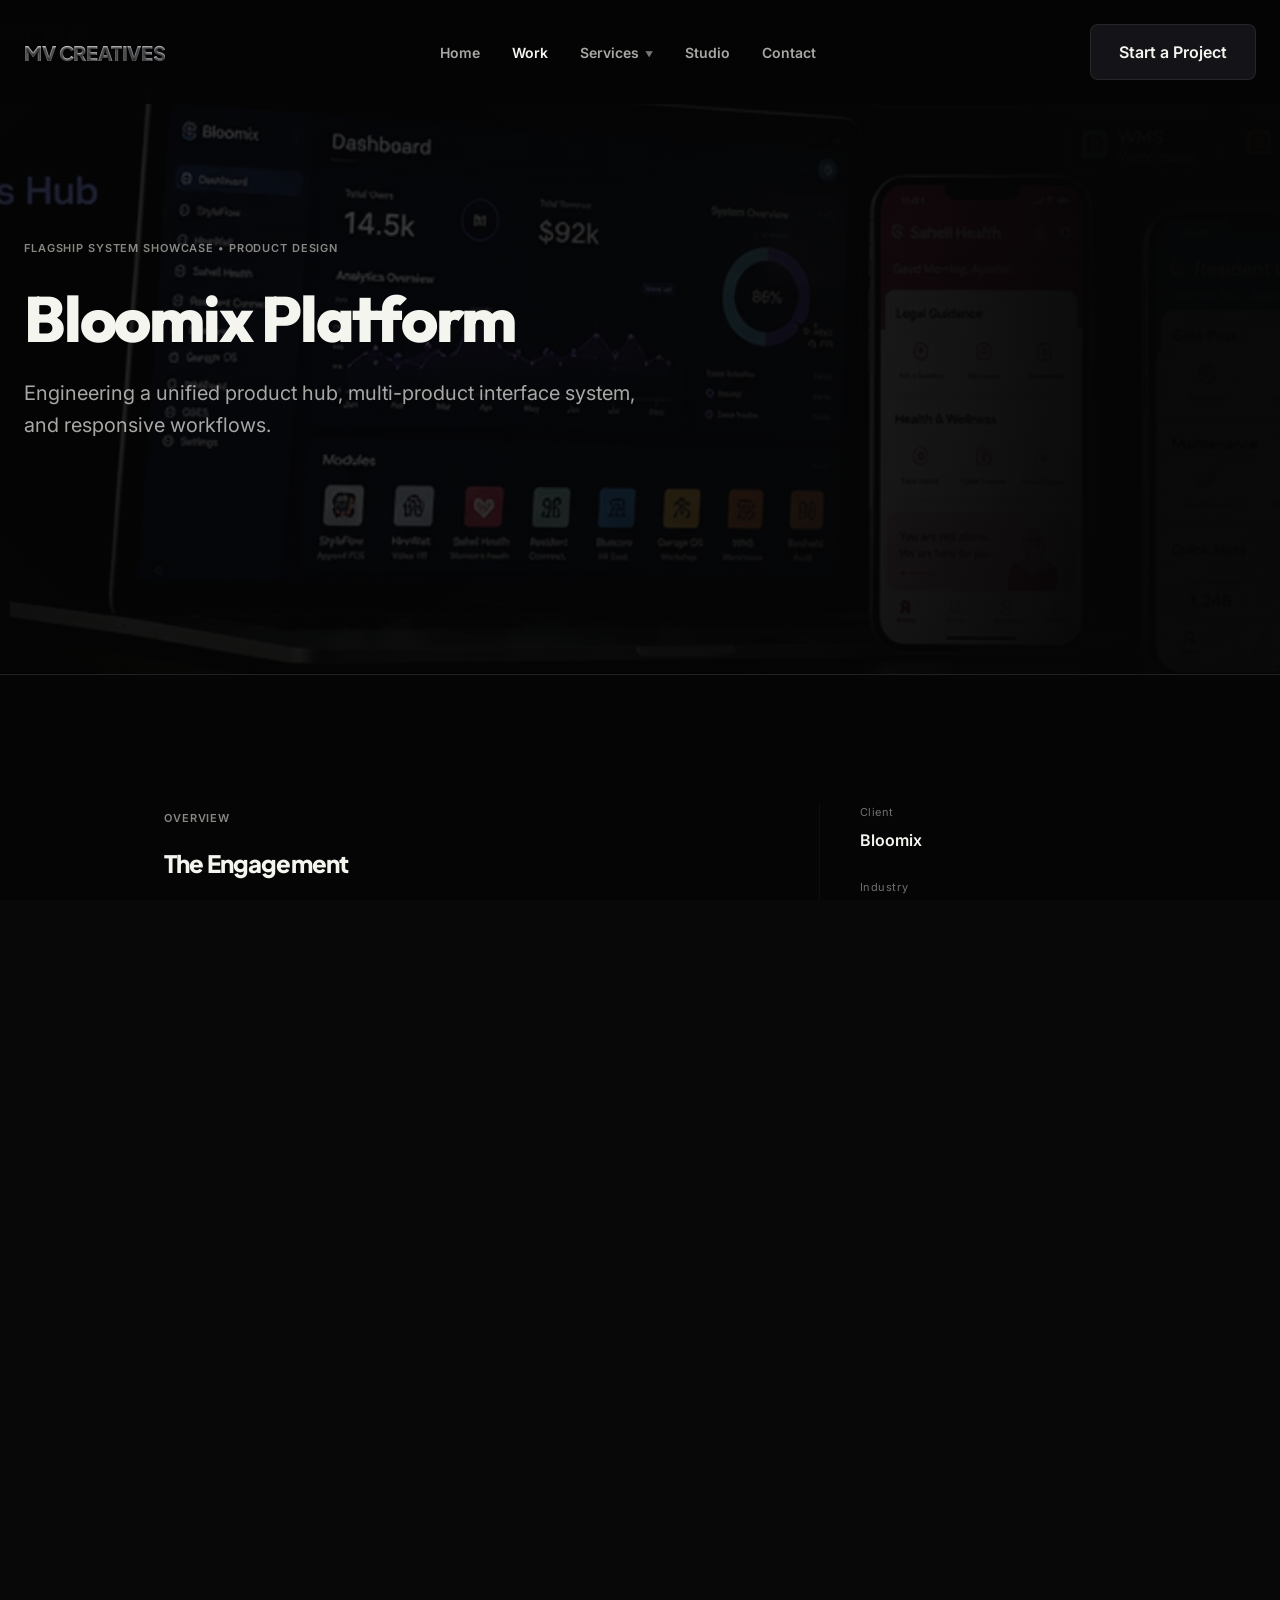
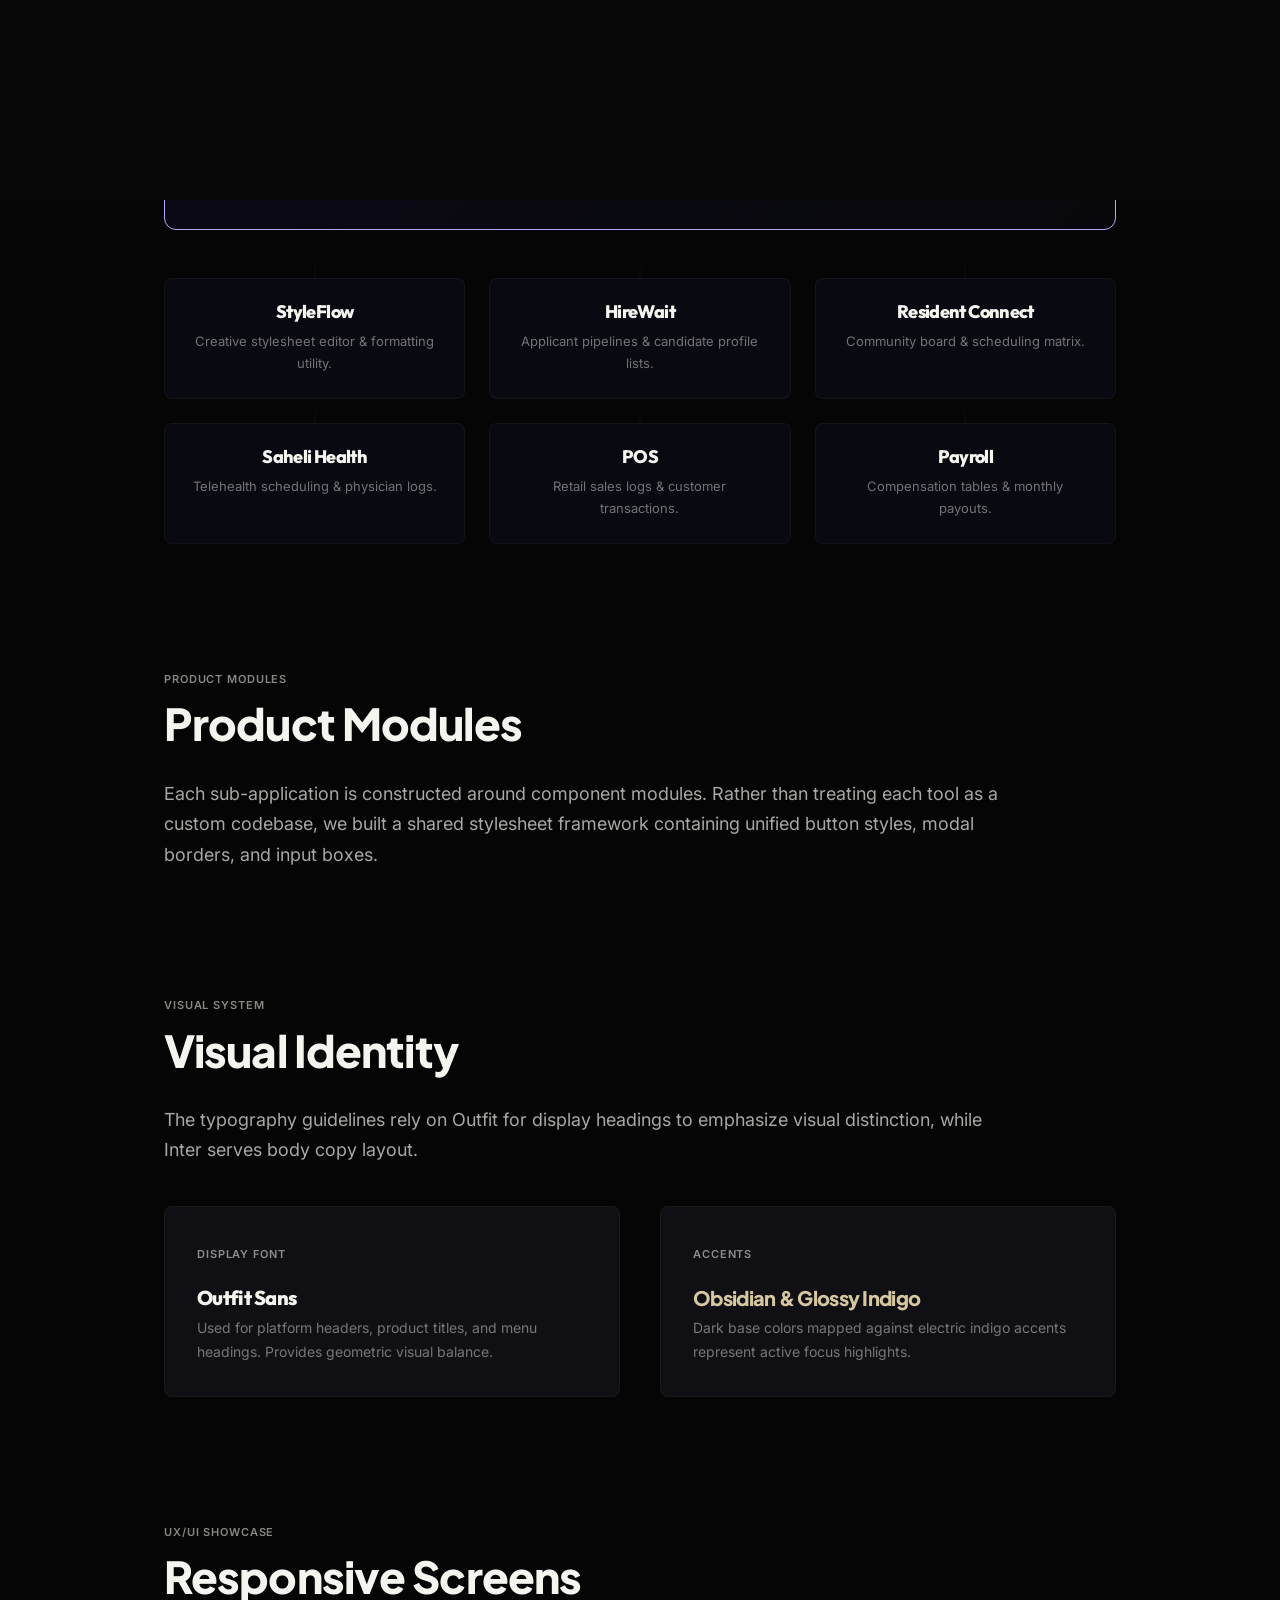
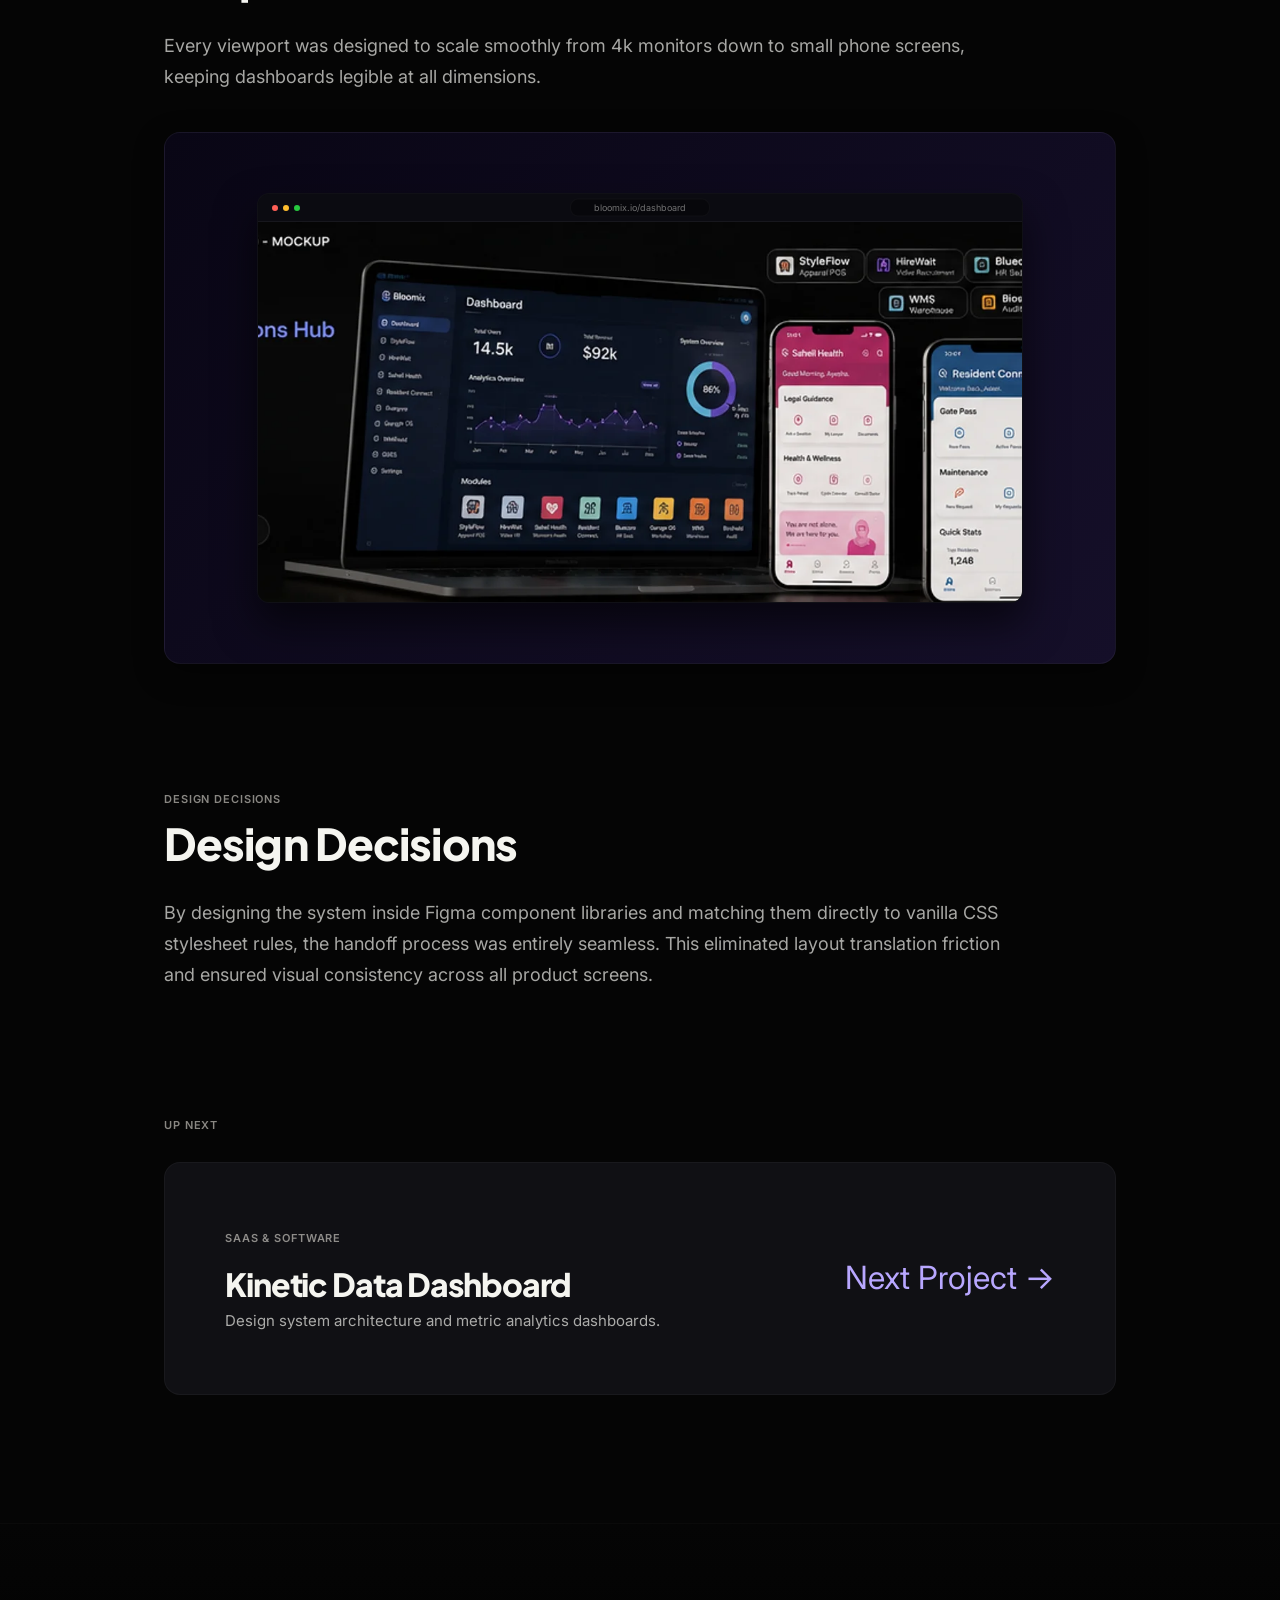
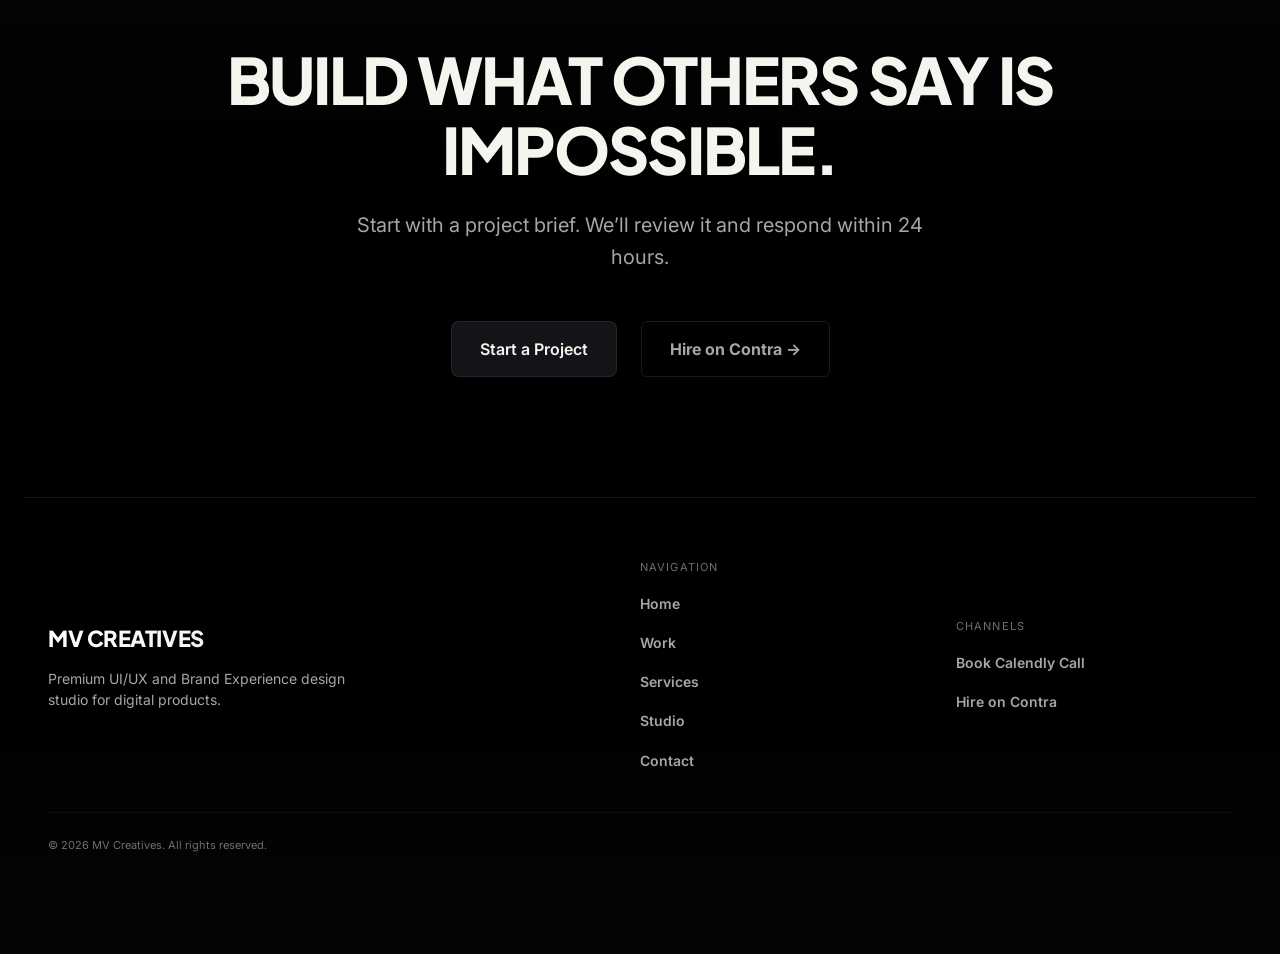
==== commit 100ff35d: "design: refine copy to human studio language, make Bloomix dominant full-width, and remove BAMI" ====
--- a/case-study-bloomix.html
+++ b/case-study-bloomix.html
@@ -507,7 +507,7 @@
           <span class="eyebrow-label">Design Decisions</span>
           <h2>Design Decisions</h2>
           <p>
-            By designing the system inside Figma variables and matching them directly to vanilla CSS stylesheet rules, the handoff process was entirely seamless. This eliminated layout translation friction and ensured layout coordinates matched the approved designs.
+            By designing the system inside Figma component libraries and matching them directly to vanilla CSS stylesheet rules, the handoff process was entirely seamless. This eliminated layout translation friction and ensured visual consistency across all product screens.
           </p>
         </div>
 
--- a/index.css
+++ b/index.css
@@ -2266,3 +2266,16 @@
   text-shadow: none !important;
   box-shadow: none !important;
 }
+
+/* Flagship Showcase Mockup hover animation */
+.flagship-mockup-hover {
+  transition: border-color 0.4s ease, box-shadow 0.4s ease, transform 0.4s ease !important;
+}
+.flagship-mockup-hover:hover {
+  border-color: rgba(184, 167, 255, 0.25) !important;
+  box-shadow: 0 50px 100px rgba(184, 167, 255, 0.15) !important;
+  transform: translateY(-4px);
+}
+.flagship-mockup-hover:hover img {
+  transform: scale(1.015) !important;
+}
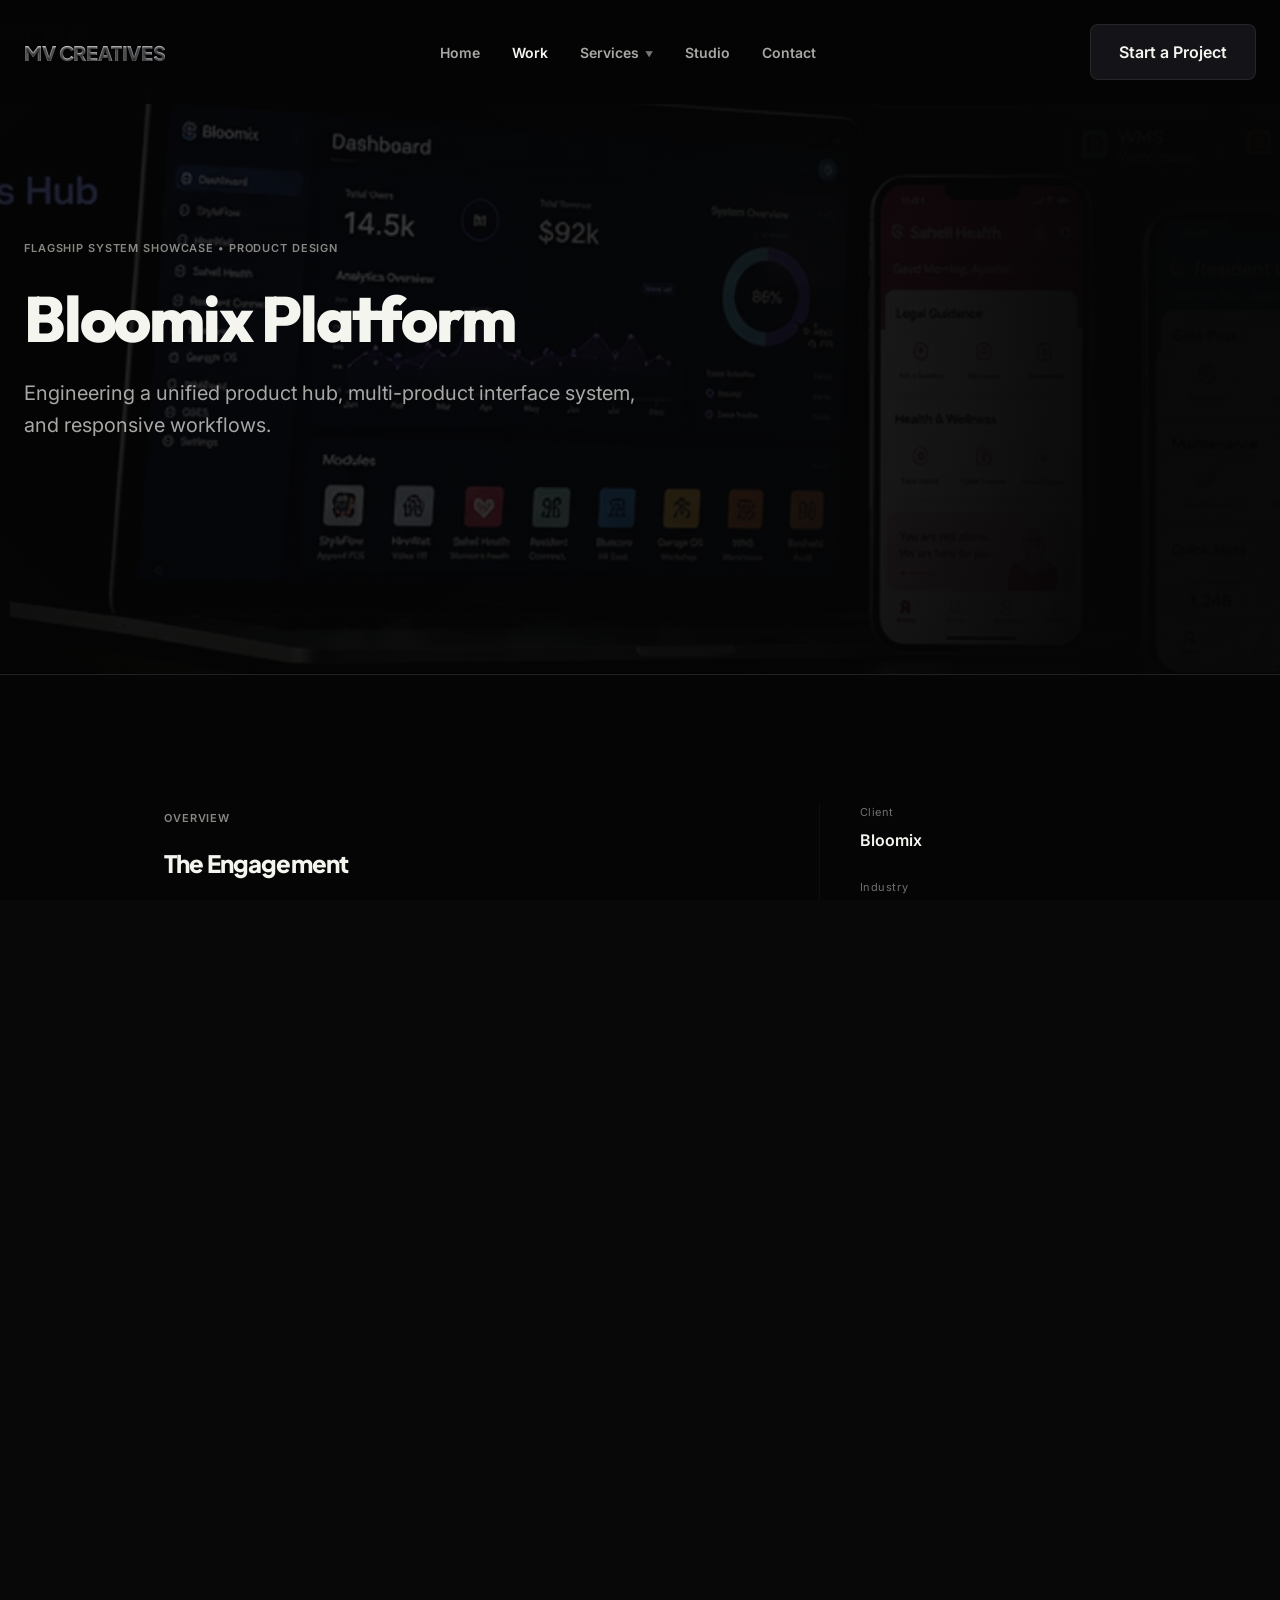
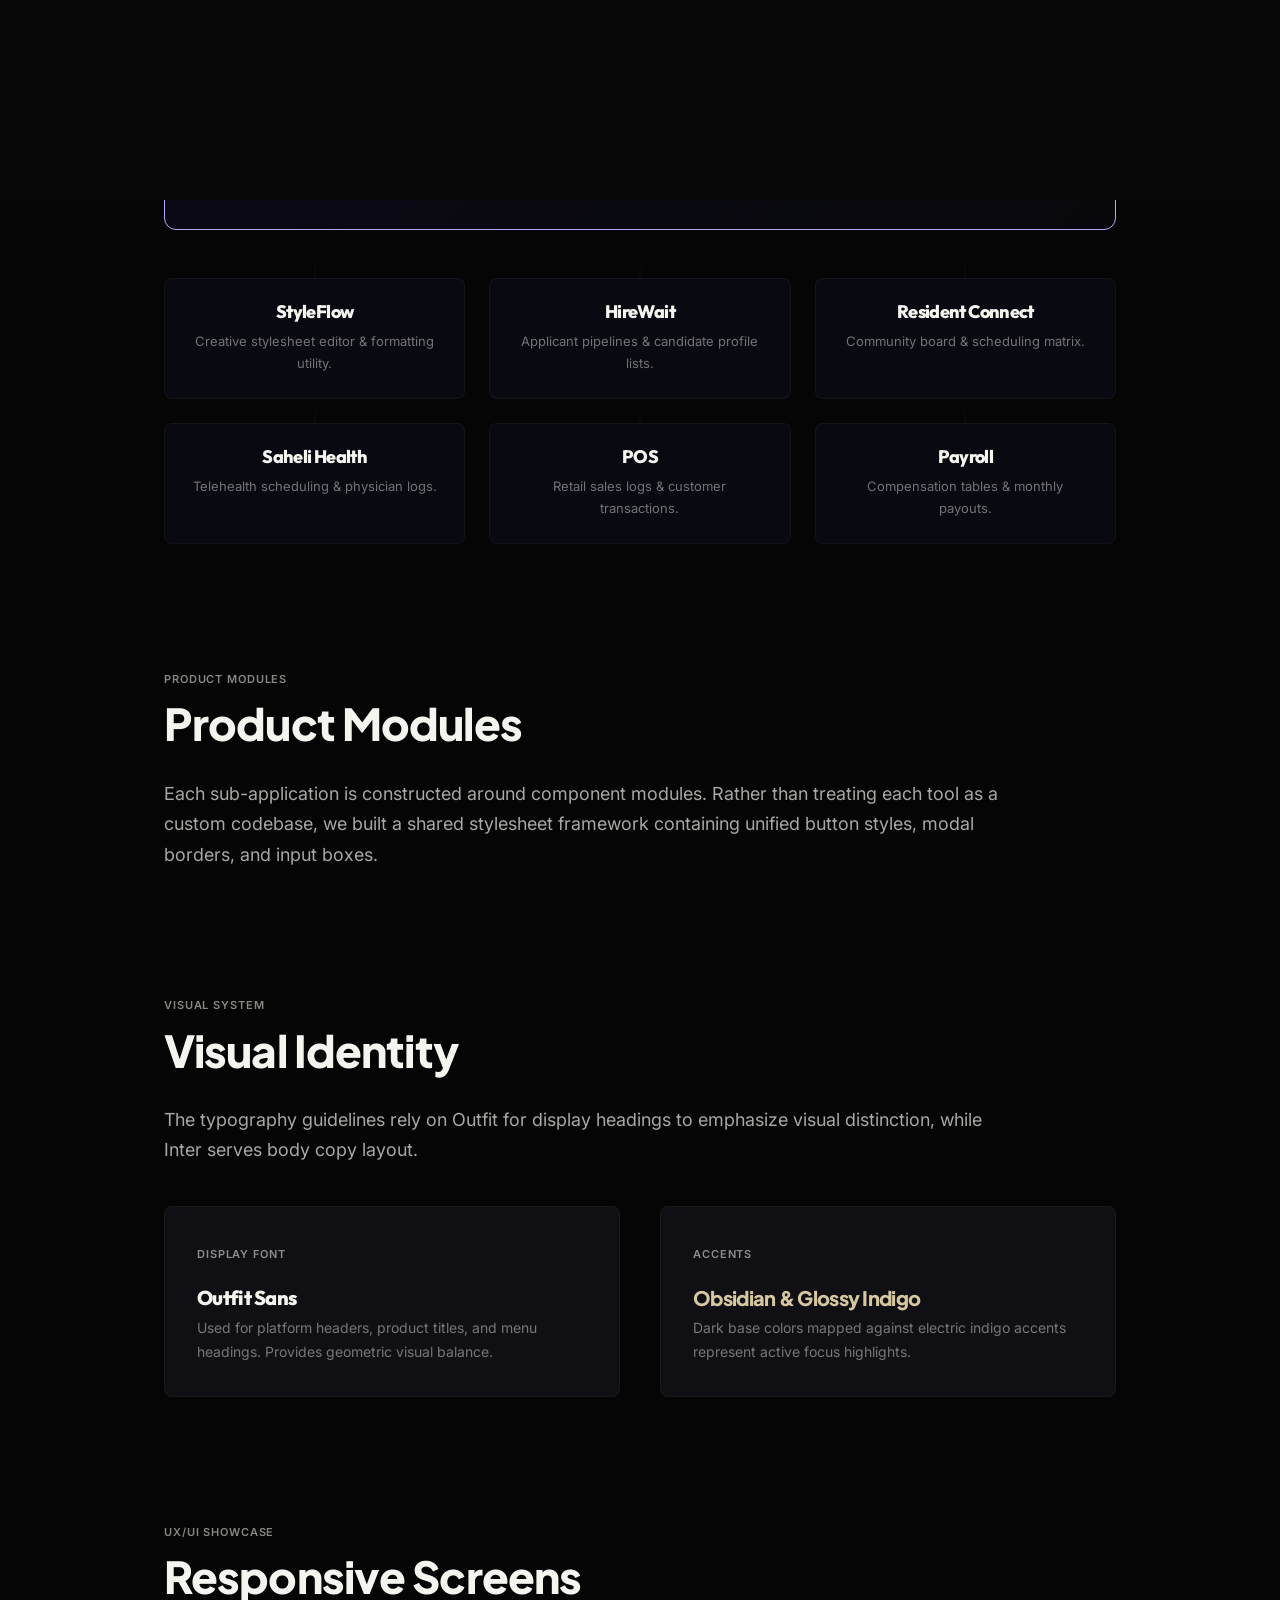
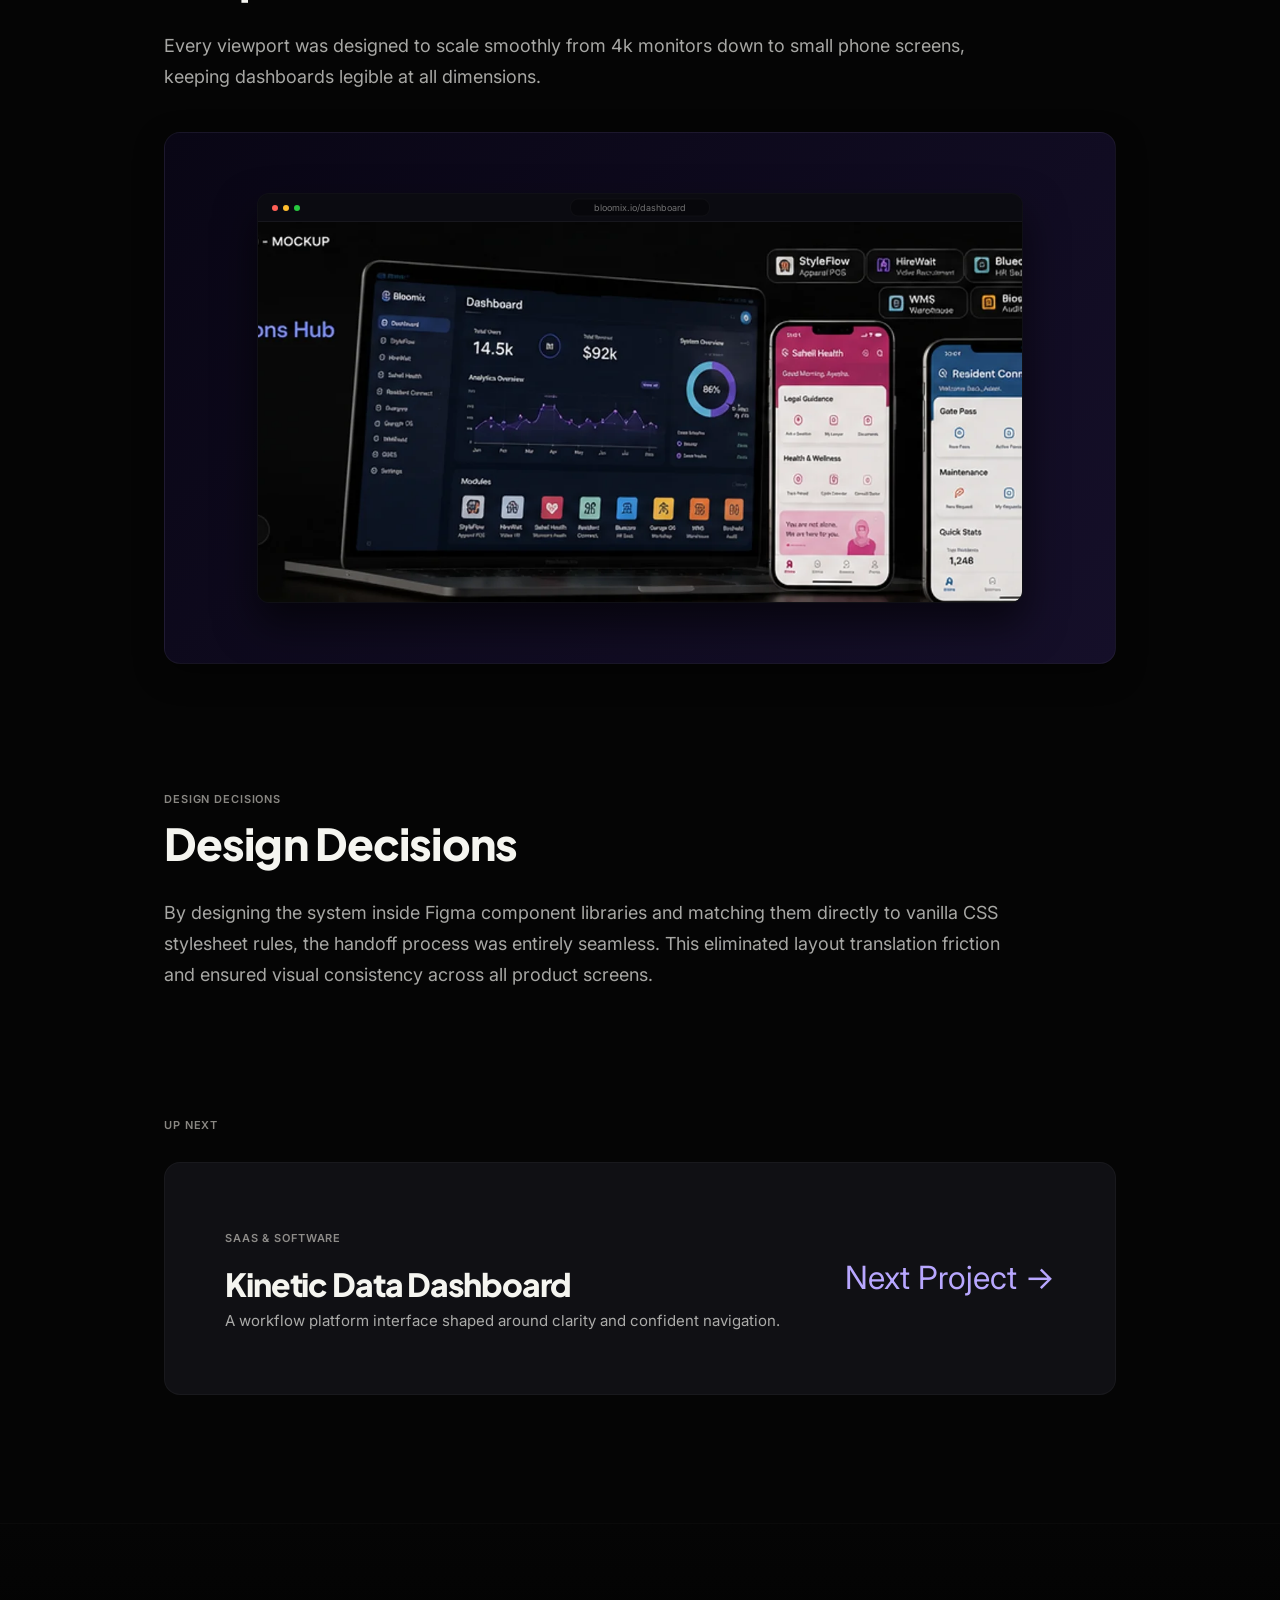
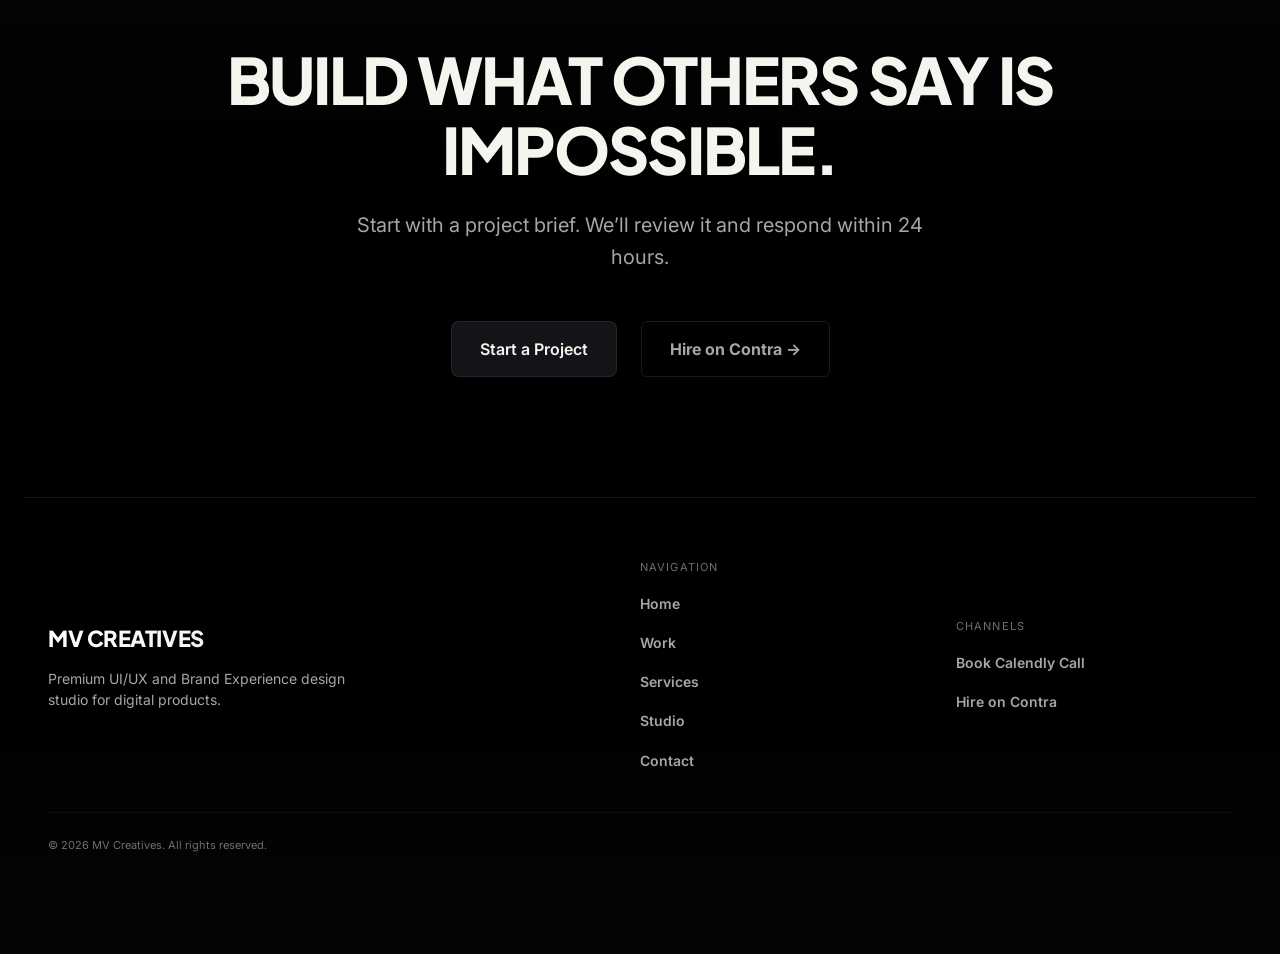
==== commit 25c1d70b: "Polished copywriting and visual terms across all HTML subpages" ====
--- a/case-study-bloomix.html
+++ b/case-study-bloomix.html
@@ -234,7 +234,7 @@
                     <li>
                       <a href="./services.html#saas">
                         <span class="link-title">SaaS Product Design</span>
-                        <span class="link-desc">Data-dense dashboards & workflows</span>
+                        <span class="link-desc">Polished interfaces & user flows</span>
                       </a>
                     </li>
                     <li>
@@ -246,7 +246,7 @@
                     <li>
                       <a href="./services.html#design-systems">
                         <span class="link-title">Design Systems</span>
-                        <span class="link-desc">Scalable token & component libraries</span>
+                        <span class="link-desc">Visual consistency & style guidelines</span>
                       </a>
                     </li>
                     <li>
@@ -401,13 +401,13 @@
           <span class="eyebrow-label">Design Goal</span>
           <h2>The Design Goal</h2>
           <p>
-            The core challenge was visual and logical fragmentation. Because several distinct applications were used across the enterprise ecosystem, users had to adjust to varying spacing, visual tokens, and sidebar menus. The goal was to build a unified design system that feels seamless.
+            The core challenge was visual and logical fragmentation. Because several distinct applications were used across the enterprise ecosystem, users had to adjust to varying spacing, design patterns, and sidebar menus. The goal was to build a unified design system that feels seamless.
           </p>
         </div>
 
         <!-- 04 Platform Structure / Ecosystem Architecture -->
         <div class="editorial-section">
-          <span class="eyebrow-label">Ecosystem Architecture</span>
+          <span class="eyebrow-label">Platform Structure</span>
           <h2>Platform Structure</h2>
           <p>
             We mapped the ecosystem out into six distinct modules, all communicating with the central core Bloomix database. This structure ensures users retain active focus as they transition between SaaS utilities.
@@ -415,7 +415,7 @@
           
           <div class="ecosystem-center">
             <h3 style="font-size: 22px; margin-bottom: 8px; color: var(--text-primary);">Unified Bloomix Platform</h3>
-            <p style="font-size: 14px; color: var(--text-secondary); max-width: 500px; margin: 0 auto;">Central authentication, shared design tokens, and core database architecture.</p>
+            <p style="font-size: 14px; color: var(--text-secondary); max-width: 500px; margin: 0 auto;">Central authentication, visual consistency, and a unified platform layout.</p>
           </div>
 
           <div class="ecosystem-grid">
@@ -519,7 +519,7 @@
             <div>
               <span class="eyebrow-label">SaaS & Software</span>
               <h3>Kinetic Data Dashboard</h3>
-              <p style="font-size: 15px; margin: 8px 0 0 0; color: var(--text-secondary);">Design system architecture and metric analytics dashboards.</p>
+              <p style="font-size: 15px; margin: 8px 0 0 0; color: var(--text-secondary);">A workflow platform interface shaped around clarity and confident navigation.</p>
             </div>
             <span style="font-size: 32px; font-family: var(--font-mono); color: var(--accent-primary);">Next Project →</span>
           </a>
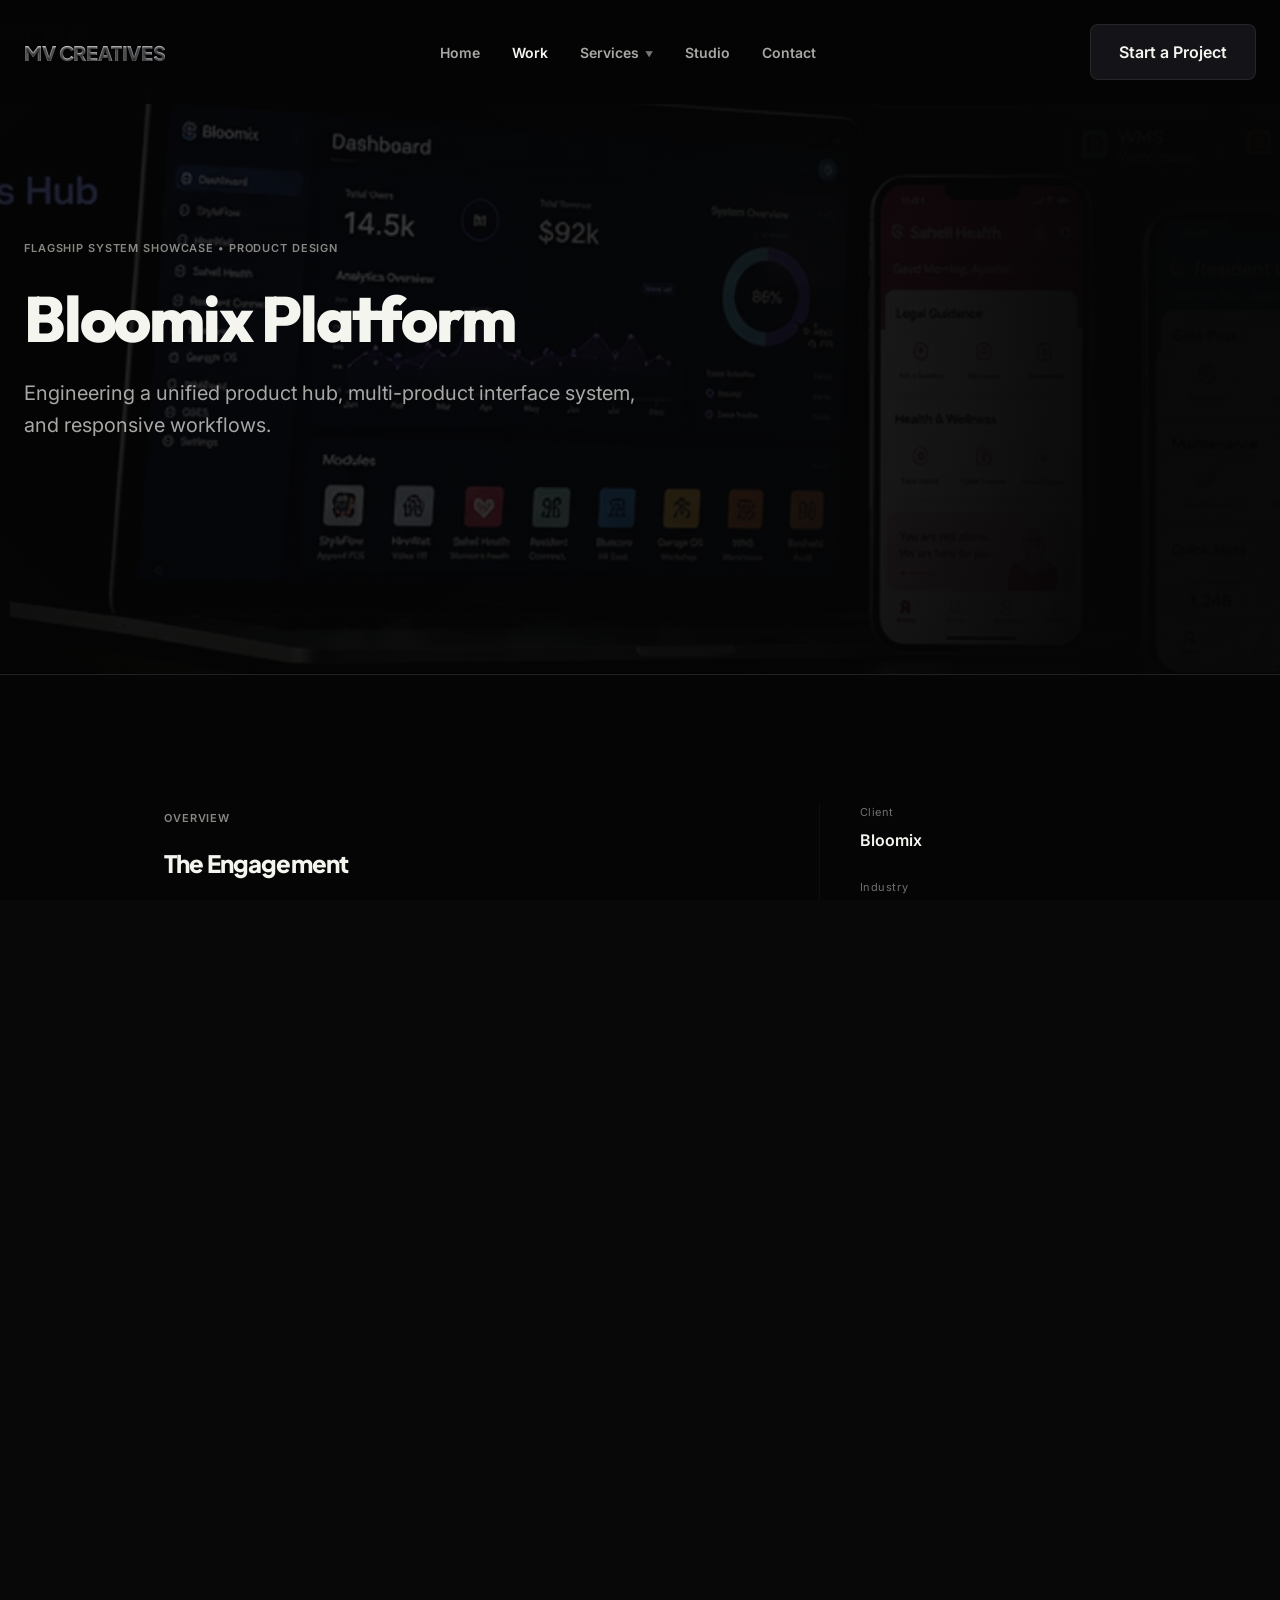
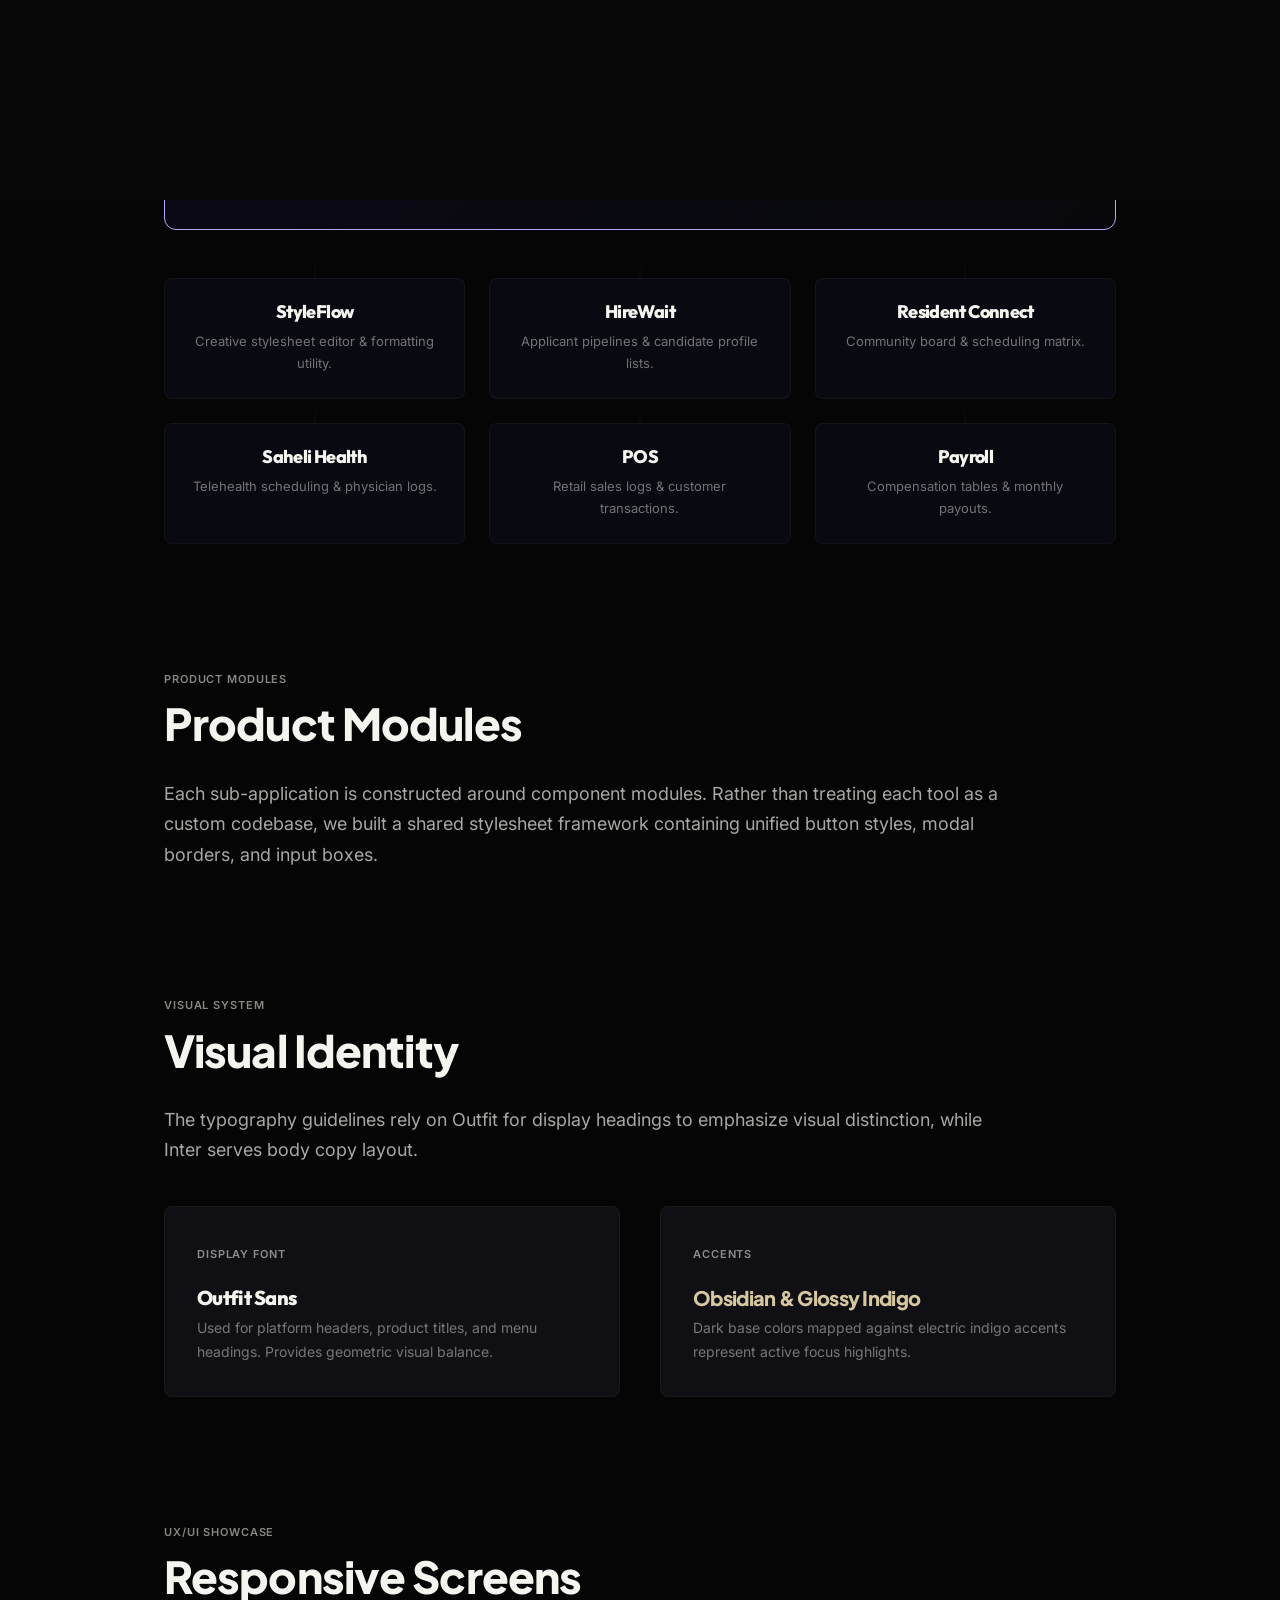
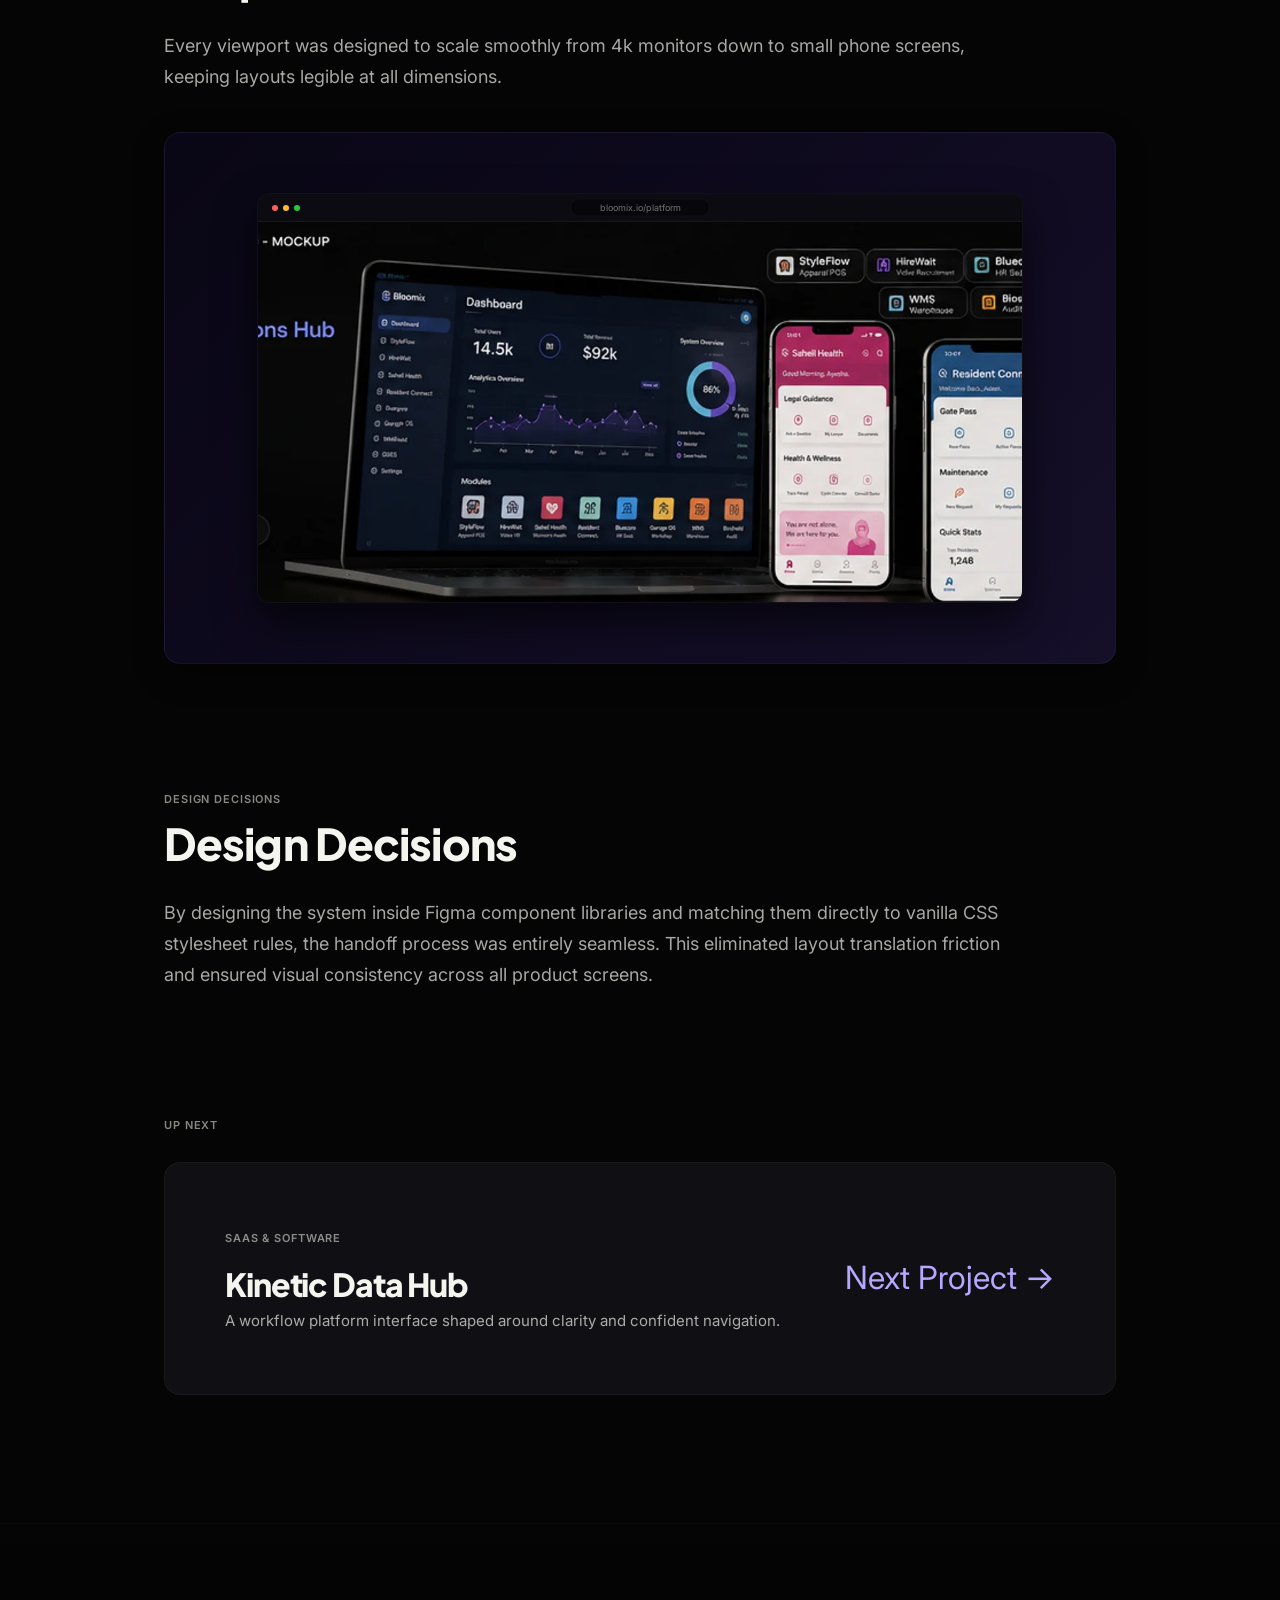
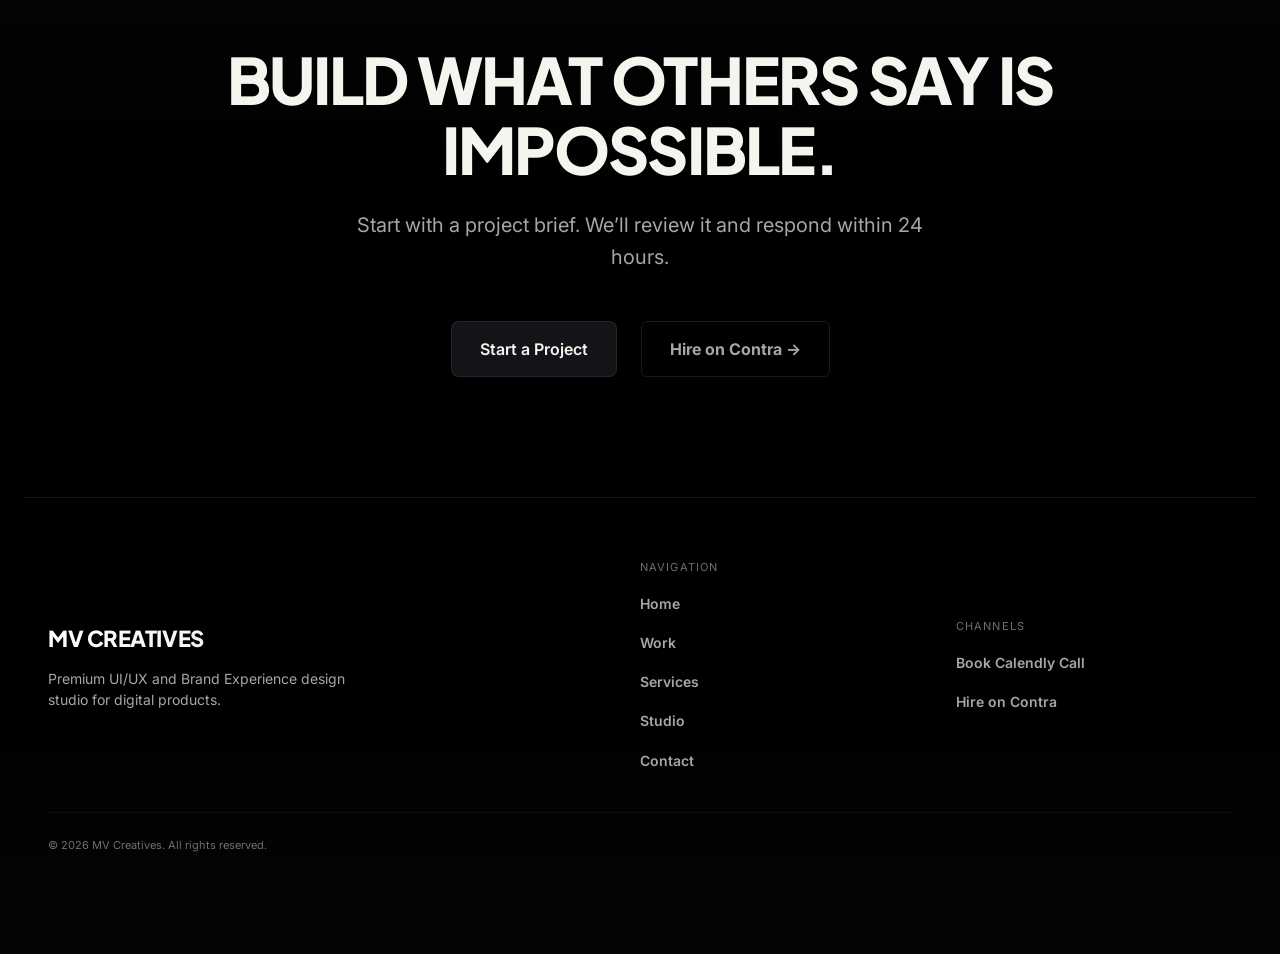
==== commit 47a325e8: "Polish case study meta tags and dashboard descriptions" ====
--- a/case-study-bloomix.html
+++ b/case-study-bloomix.html
@@ -4,7 +4,7 @@
   <meta charset="UTF-8">
   <meta name="viewport" content="width=device-width, initial-scale=1.0">
   <title>Case Study: Bloomix Digital Platform — MV Creatives</title>
-  <meta name="description" content="Detailed case study of Bloomix: designing a unified design system, multi-product dashboard hub, and ecosystem architecture.">
+  <meta name="description" content="Detailed case study of Bloomix: designing a unified design system, multi-product platform hub, and clear platform layouts.">
   
   <!-- Font preconnect & loading -->
   <link rel="preconnect" href="https://fonts.googleapis.com">
@@ -486,14 +486,14 @@
           <span class="eyebrow-label">UX/UI Showcase</span>
           <h2>Responsive Screens</h2>
           <p>
-            Every viewport was designed to scale smoothly from 4k monitors down to small phone screens, keeping dashboards legible at all dimensions.
+            Every viewport was designed to scale smoothly from 4k monitors down to small phone screens, keeping layouts legible at all dimensions.
           </p>
           
           <div class="mockup-container" style="background: linear-gradient(135deg, #090615 0%, #150f29 100%); padding: 60px 24px; margin-top: 40px;">
             <div class="browser-frame" style="width: 85%; margin: 0 auto;">
               <div class="browser-header">
                 <div class="browser-dots"><span class="dot"></span><span class="dot"></span><span class="dot"></span></div>
-                <div class="browser-address">bloomix.io/dashboard</div>
+                <div class="browser-address">bloomix.io/platform</div>
               </div>
               <div class="browser-content" style="height: 380px;">
                 <img src="./screenshot_bloomix.webp" alt="Bloomix Redesigned Viewport" style="width: 100%; height: 100%; object-fit: cover; object-position: top;">
@@ -518,7 +518,7 @@
           <a href="./case-study.html" class="next-project-card" style="margin-top: 16px;">
             <div>
               <span class="eyebrow-label">SaaS & Software</span>
-              <h3>Kinetic Data Dashboard</h3>
+              <h3>Kinetic Data Hub</h3>
               <p style="font-size: 15px; margin: 8px 0 0 0; color: var(--text-secondary);">A workflow platform interface shaped around clarity and confident navigation.</p>
             </div>
             <span style="font-size: 32px; font-family: var(--font-mono); color: var(--accent-primary);">Next Project →</span>
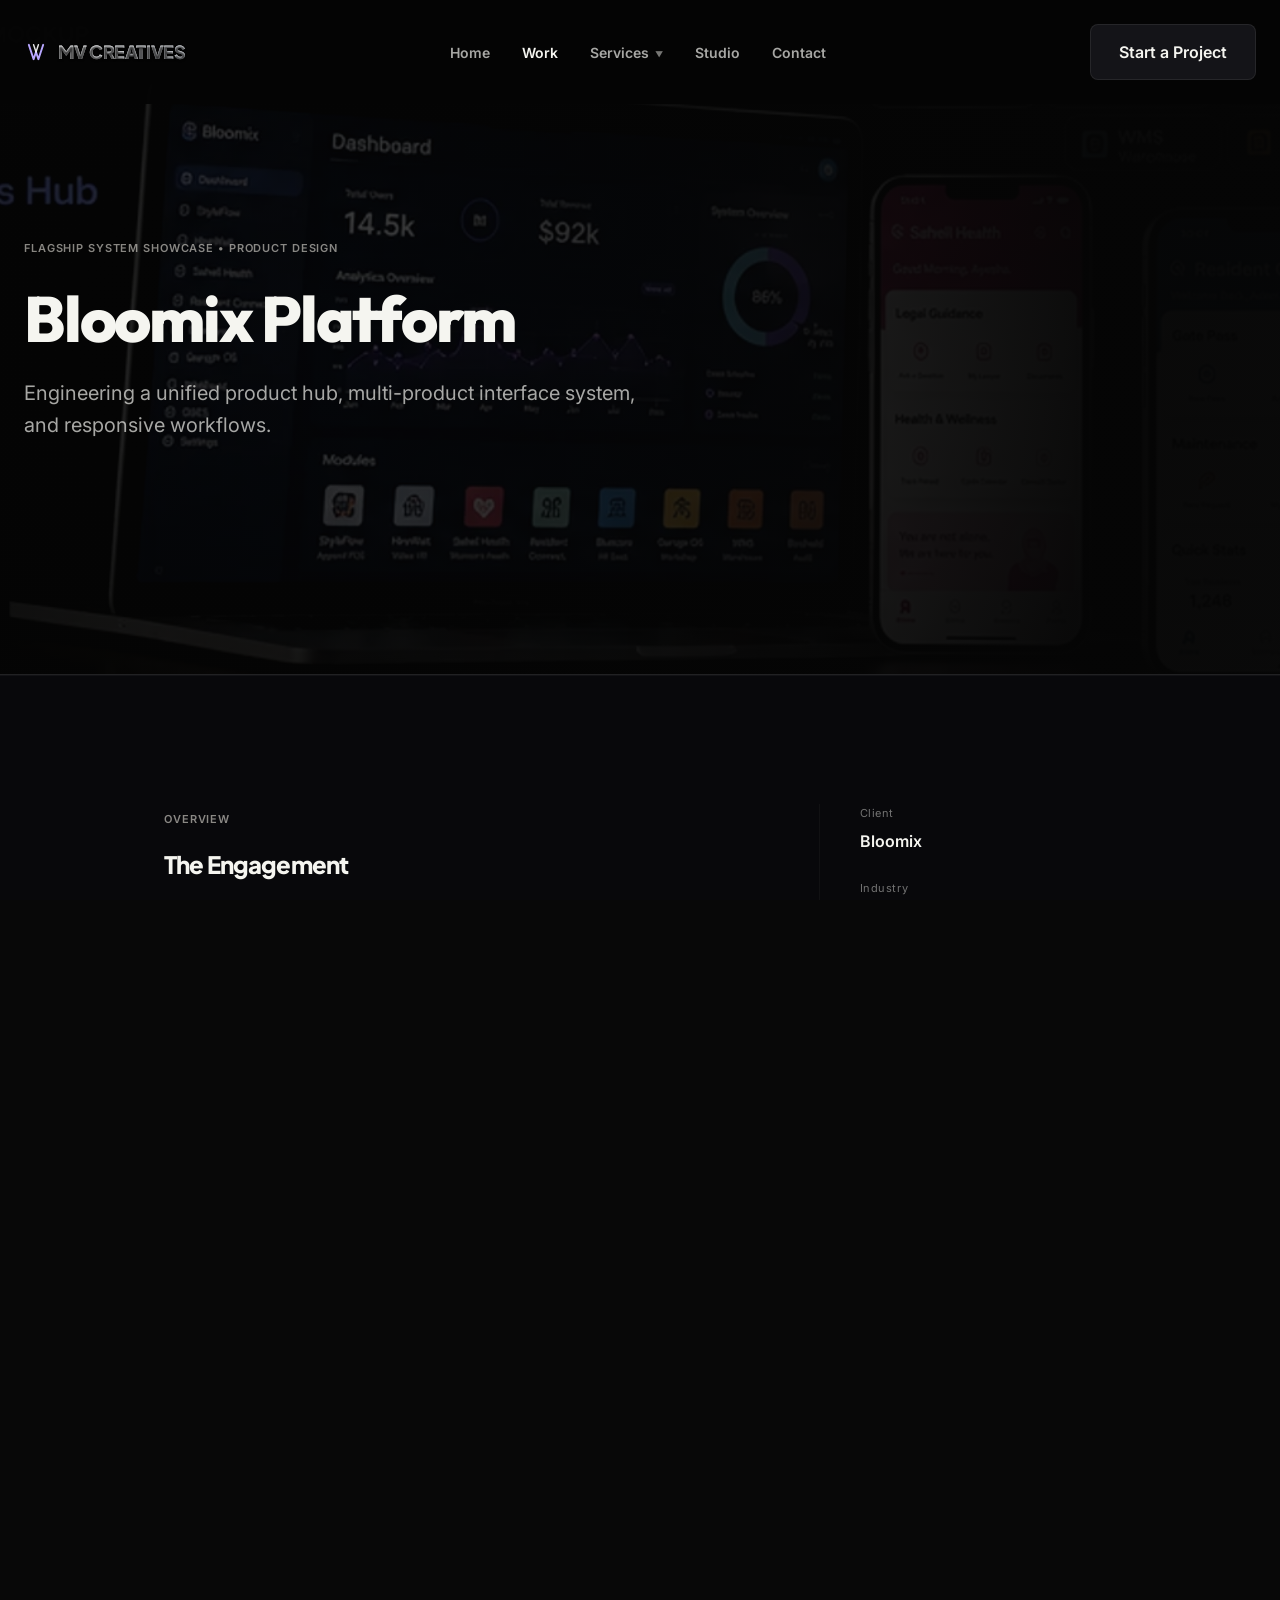
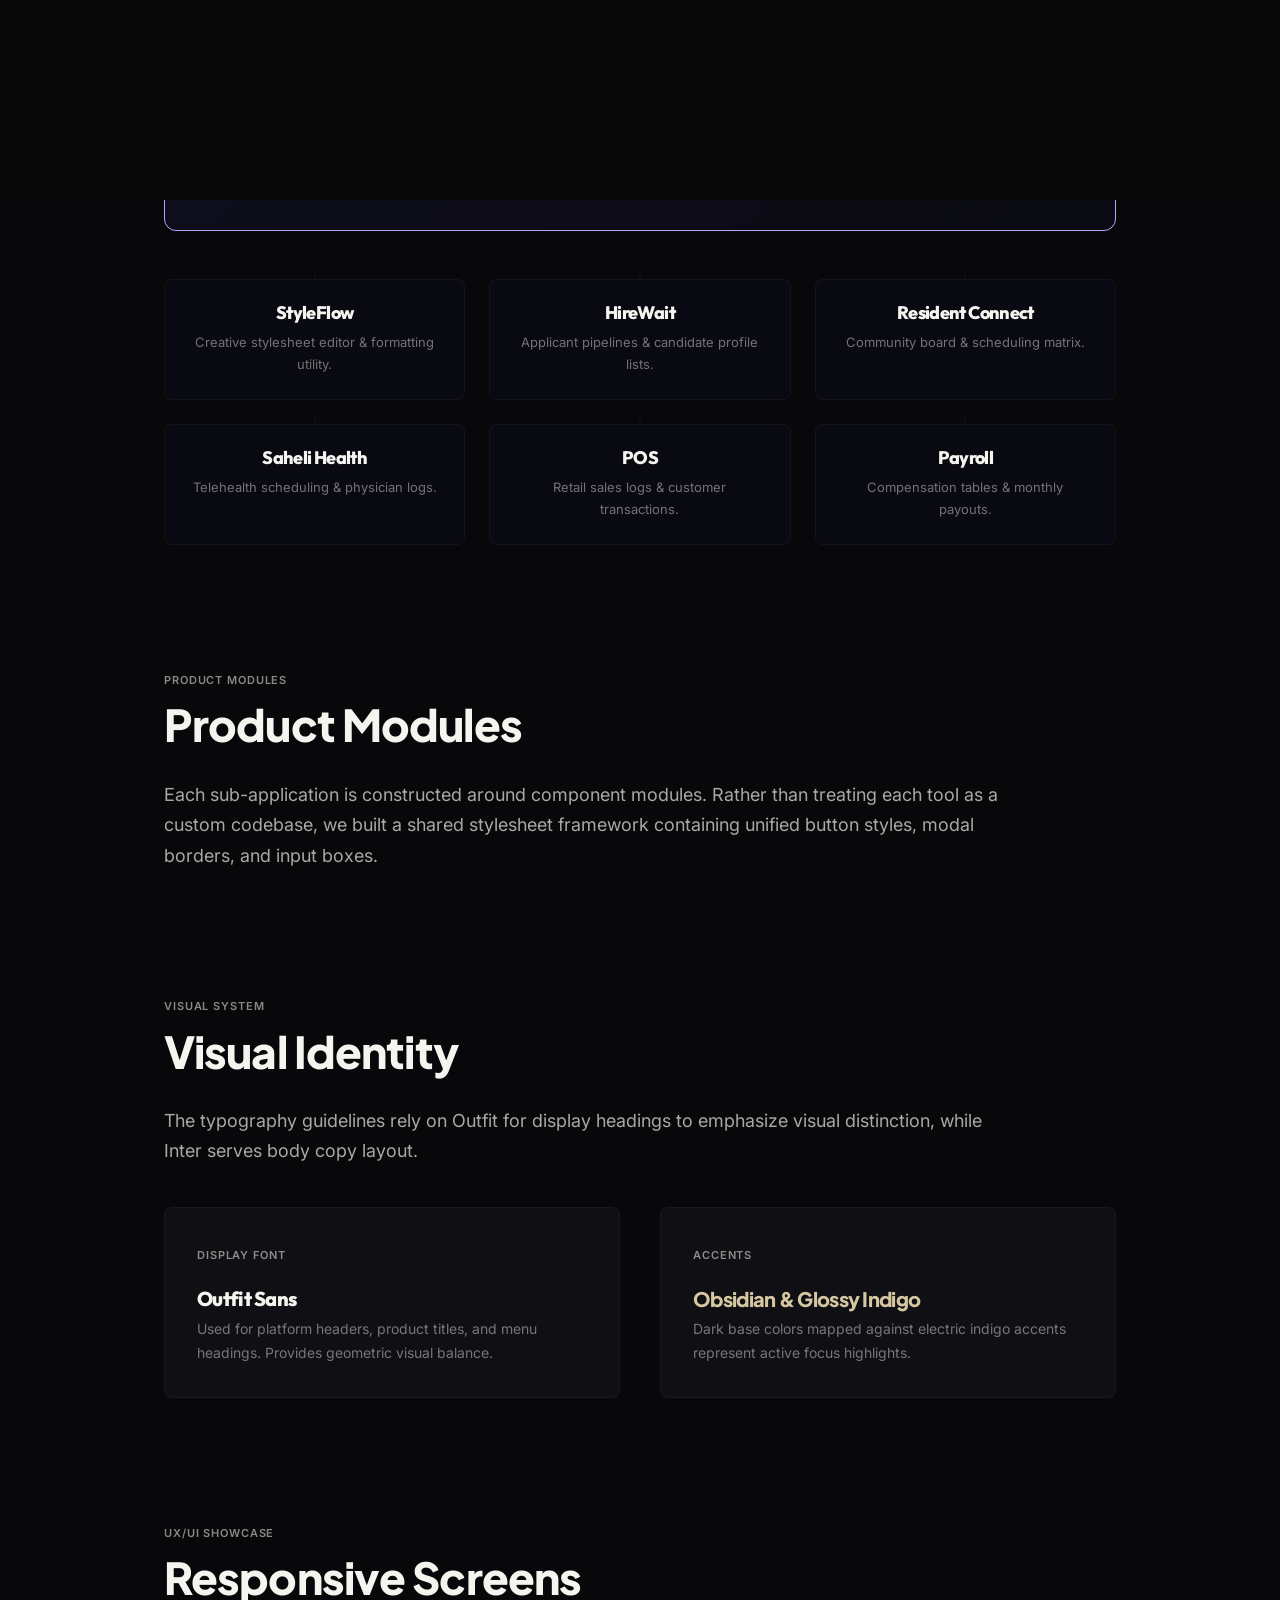
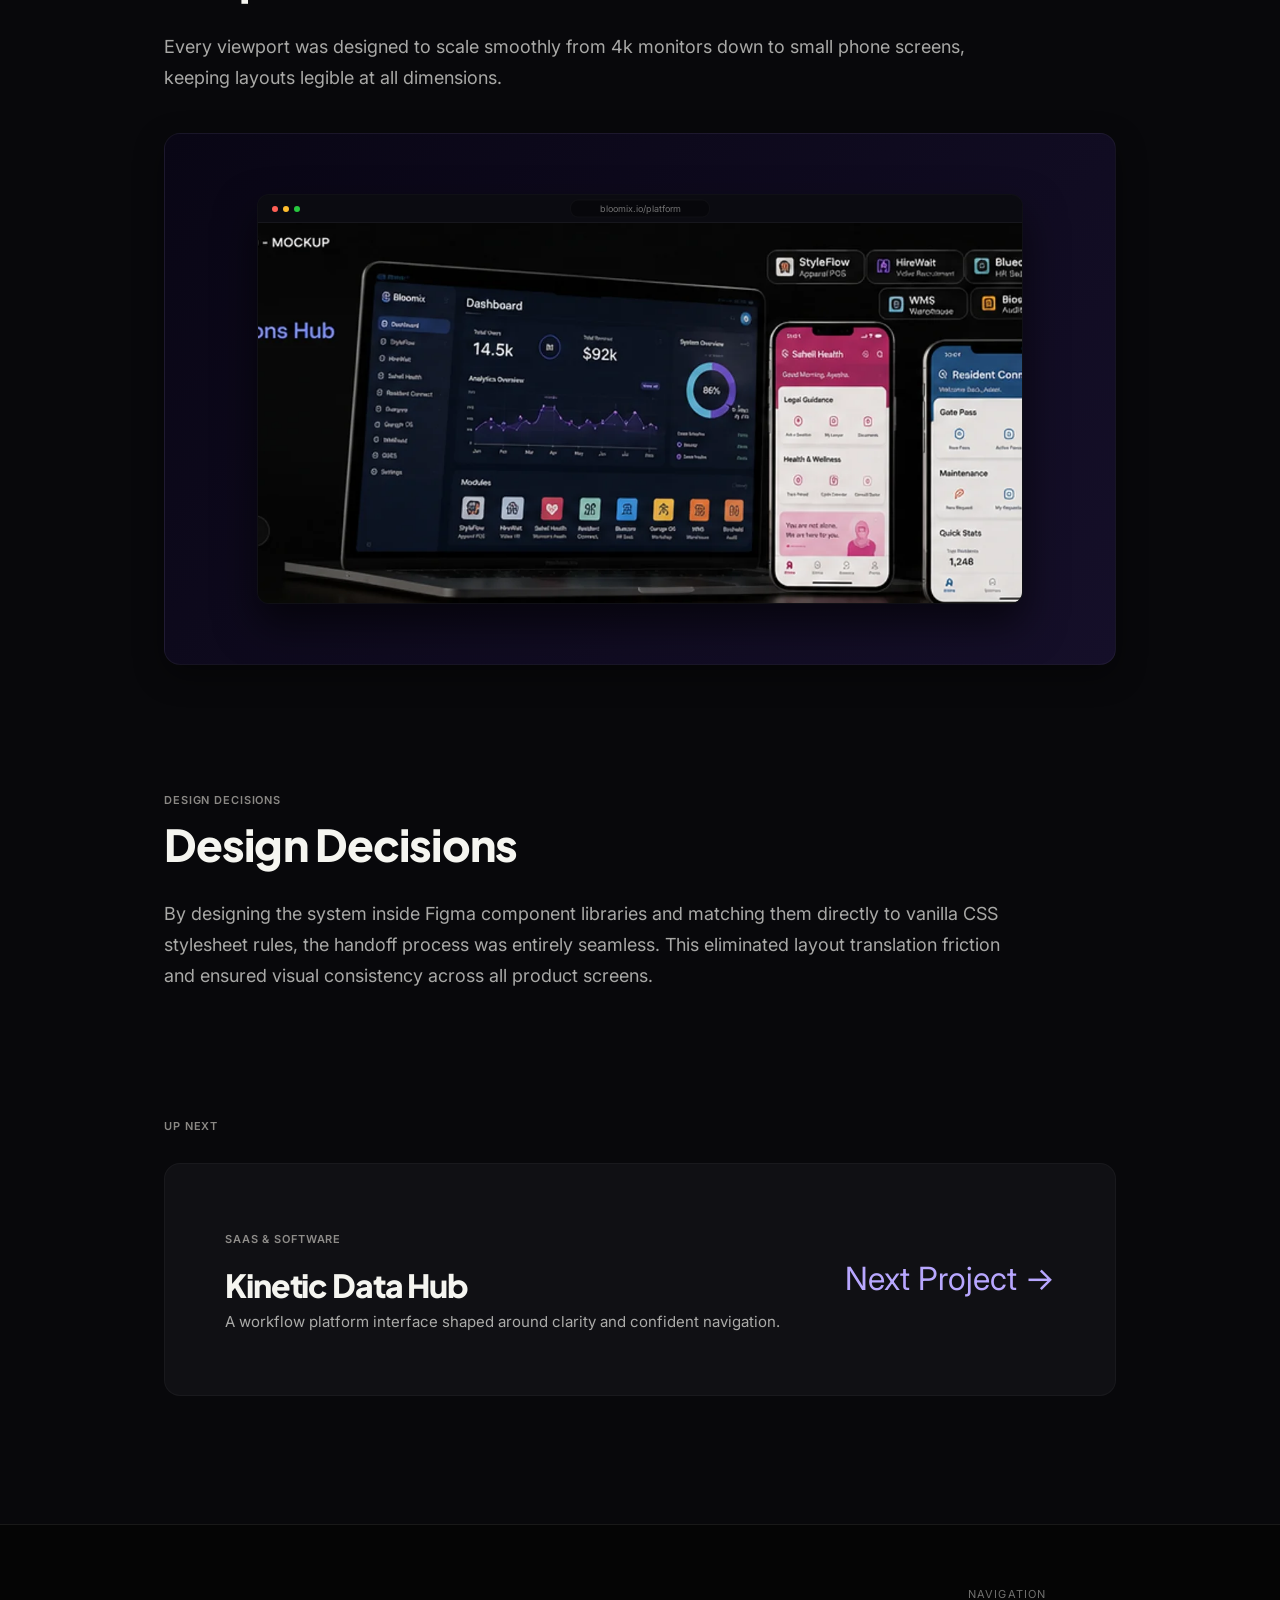
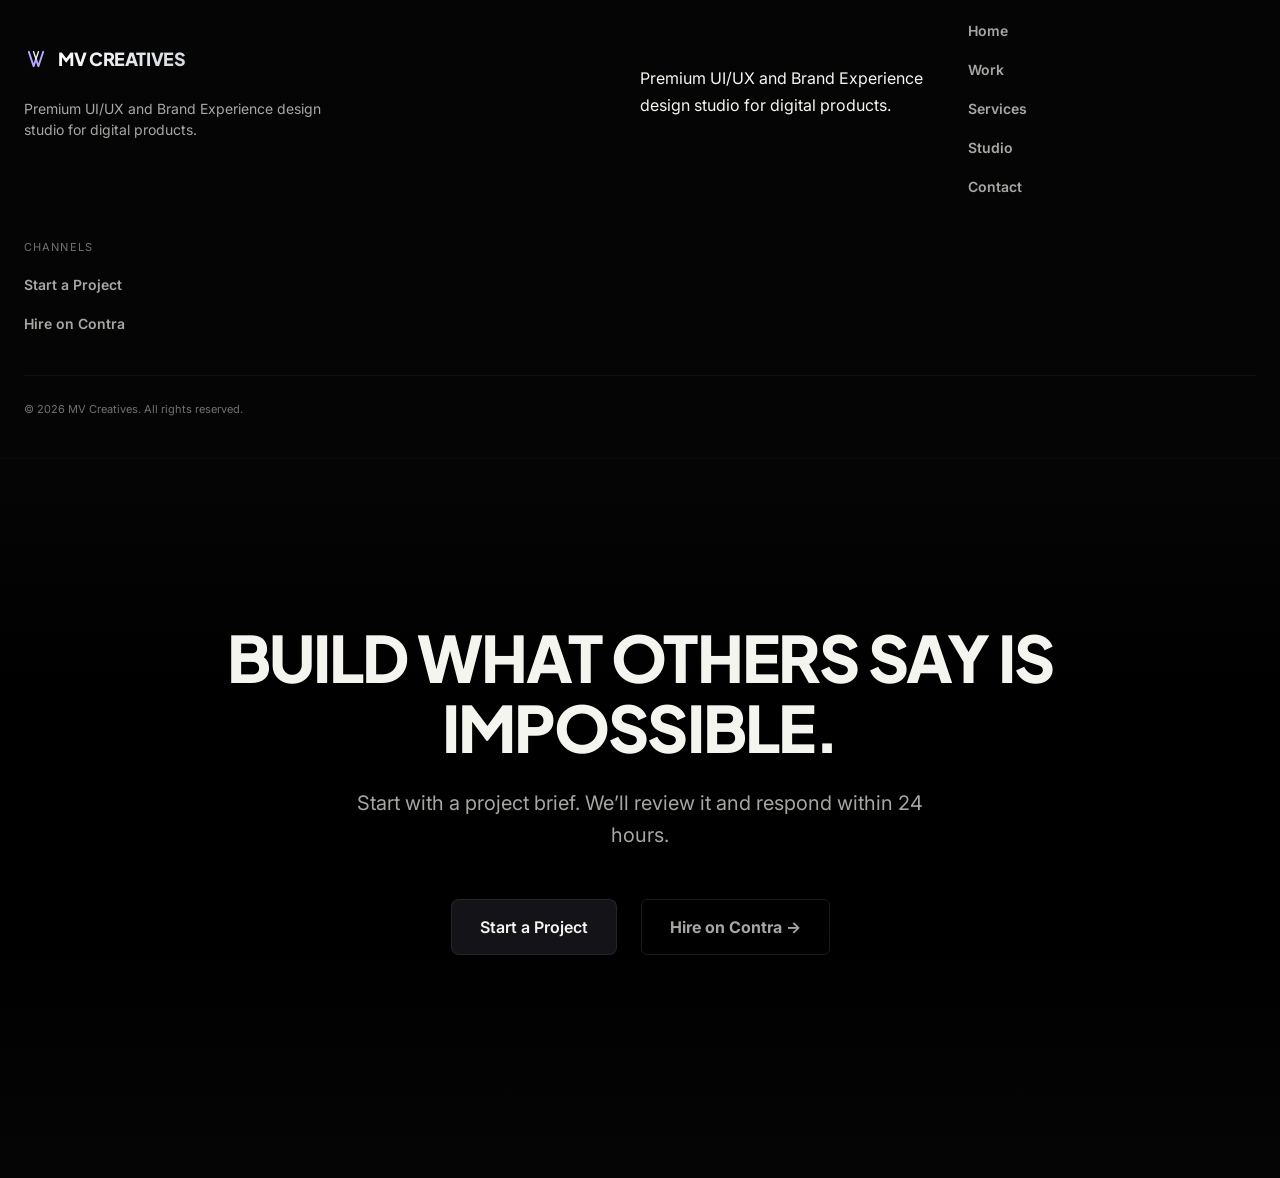
==== commit cb749a55: "design: final premium visual polish and agency refinement pass" ====
--- a/case-study-bloomix.html
+++ b/case-study-bloomix.html
@@ -211,7 +211,13 @@
   <!-- Global Navigation Header -->
   <header class="site-header scrolled" id="main-header" style="background-color: rgba(5, 5, 5, 0.96);">
     <div class="container header-container">
-      <a href="./index.html" class="logotype" id="nav-logo">MV CREATIVES</a>
+      <a href="./index.html" class="logotype" id="nav-logo" style="display: flex; align-items: center; gap: 10px; text-decoration: none;">
+        <svg xmlns="http://www.w3.org/2000/svg" viewBox="0 0 100 100" width="24" height="24" style="display: block;">
+          <path d="M20 20 L40 80 L50 50 L60 80 L80 20" fill="none" stroke="var(--accent-primary)" stroke-width="8" stroke-linecap="round" stroke-linejoin="round" />
+          <path d="M40 20 L50 50 L60 20" fill="none" stroke="rgba(255,255,255,0.9)" stroke-width="6" stroke-linecap="round" stroke-linejoin="round" />
+        </svg>
+        <span style="font-family: var(--font-display); font-weight: 800; font-size: 18px; letter-spacing: -0.02em; background: linear-gradient(135deg, #FFF 0%, #D1D5DB 100%); -webkit-background-clip: text; -webkit-text-fill-color: transparent;">MV CREATIVES</span>
+      </a>
       
       <nav class="site-nav" id="desktop-nav" aria-label="Main navigation menu">
         <ul>
@@ -326,6 +332,13 @@
 
   <!-- Mobile Drawer Menu -->
   <div class="mobile-drawer" id="mobile-menu-drawer" aria-label="Mobile navigation panel">
+    <div style="position: absolute; top: 30px; left: 24px; display: flex; align-items: center; gap: 10px;">
+      <svg xmlns="http://www.w3.org/2000/svg" viewBox="0 0 100 100" width="24" height="24" style="display: block;">
+        <path d="M20 20 L40 80 L50 50 L60 80 L80 20" fill="none" stroke="var(--accent-primary)" stroke-width="8" stroke-linecap="round" stroke-linejoin="round" />
+        <path d="M40 20 L50 50 L60 20" fill="none" stroke="rgba(255,255,255,0.9)" stroke-width="6" stroke-linecap="round" stroke-linejoin="round" />
+      </svg>
+      <span style="font-family: var(--font-display); font-weight: 800; font-size: 18px; letter-spacing: -0.02em; color: var(--text-primary);">MV CREATIVES</span>
+    </div>
     <ul>
       <li><a href="./index.html" id="mob-nav-home">Home</a></li>
       <li><a href="./work.html" class="active" id="mob-nav-work">Work</a></li>
@@ -368,7 +381,7 @@
     </section>
 
     <!-- Content Sections Wrapper -->
-    <section class="section-padding" style="background: var(--bg-primary);">
+    <section class="section-padding" style="background: #08080B; border-top: 1px solid var(--border-light);">
       <div class="case-study-container">
         
         <!-- 02 Project Overview -->
@@ -528,28 +541,19 @@
       </div>
     </section>
 
-  </main>
-
-  <!-- Section: Video-Backed Final CTA / Footer -->
-  <section class="final-video-cta" id="final-cta">
-    <video class="final-video-cta__bg" autoplay loop muted playsinline preload="auto" src="./videos/cta-bg.mp4"></video>
-    <div class="final-video-cta__fade final-video-cta__fade--top"></div>
-    <div class="final-video-cta__fade final-video-cta__fade--bottom"></div>
-
-    <div class="final-video-cta__content">
-      <h2>Build what others say is impossible.</h2>
-      <p>Start with a project brief. We’ll review it and respond within 24 hours.</p>
-
-      <div class="final-video-cta__actions">
-        <a href="./contact.html" class="btn btn-primary">Start a Project</a>
-        <a href="https://contra.com/maham_vohra_?referralExperimentNid=DEFAULT_REFERRAL_PROGRAM&referrerUsername=maham_vohra_" target="_blank" class="btn btn-secondary" style="border: 1px solid rgba(255,255,255,0.1); padding: 14px 28px; border-radius: 6px;">Hire on Contra →</a>
-      </div>
-
-      <footer class="final-footer">
+  <footer class="final-footer" style="background-color: #050505; position: relative; z-index: 10; border-top: 1px solid rgba(255, 255, 255, 0.08);">
         <div class="footer-brand">
-          <span class="logo">MV CREATIVES</span>
-          <span class="tagline">Premium UI/UX and Brand Experience design studio for digital products.</span>
-        </div>
+            <div style="display: flex; align-items: center; gap: 10px; margin-bottom: 12px;">
+              <svg xmlns="http://www.w3.org/2000/svg" viewBox="0 0 100 100" width="24" height="24" style="display: block;">
+                <path d="M20 20 L40 80 L50 50 L60 80 L80 20" fill="none" stroke="var(--accent-primary)" stroke-width="8" stroke-linecap="round" stroke-linejoin="round" />
+                <path d="M40 20 L50 50 L60 20" fill="none" stroke="rgba(255,255,255,0.9)" stroke-width="6" stroke-linecap="round" stroke-linejoin="round" />
+              </svg>
+              <span class="logo" style="margin: 0; font-family: var(--font-display); font-weight: 800; font-size: 18px; letter-spacing: -0.02em; color: var(--text-primary);">MV CREATIVES</span>
+            </div>
+            <span class="tagline">Premium UI/UX and Brand Experience design studio for digital products.</span>
+          </div>
+            <span class="tagline">Premium UI/UX and Brand Experience design studio for digital products.</span>
+          </div>
         <div class="footer-nav">
           <span class="footer-title">Navigation</span>
           <a href="./index.html">Home</a>
@@ -560,13 +564,32 @@
         </div>
         <div class="footer-links">
           <span class="footer-title">Channels</span>
-          <a href="https://calendly.com/mahamvohracontra/30min" target="_blank">Book Calendly Call</a>
+          <a href="./contact.html">Start a Project</a>
           <a href="https://contra.com/maham_vohra_?referralExperimentNid=DEFAULT_REFERRAL_PROGRAM&referrerUsername=maham_vohra_" target="_blank">Hire on Contra</a>
         </div>
         <div class="footer-bottom">
           <p>© 2026 MV Creatives. All rights reserved.</p>
         </div>
       </footer>
+
+  </main>
+
+  <!-- Section: Video-Backed Final CTA / Footer -->
+  <section class="final-video-cta" id="final-cta">
+    <video class="final-video-cta__bg" autoplay loop muted playsinline preload="auto" src="./videos/cta-bg.mp4"></video>
+    <div class="final-video-cta__fade final-video-cta__fade--top"></div>
+    <div class="final-video-cta__fade final-video-cta__fade--bottom"></div>
+
+    <div class="final-video-cta__content">
+      <h2>Build what others say is impossible.</h2>
+      <p>Start with a project brief. We’ll review it and respond within 24 hours.</p>
+
+      <div class="final-video-cta__actions">
+        <a href="./contact.html" class="btn btn-primary">Start a Project</a>
+        <a href="https://contra.com/maham_vohra_?referralExperimentNid=DEFAULT_REFERRAL_PROGRAM&referrerUsername=maham_vohra_" target="_blank" class="btn btn-secondary" style="border: 1px solid rgba(255,255,255,0.1); padding: 14px 28px; border-radius: 6px;">Hire on Contra →</a>
+      </div>
+
+      
     </div>
   </section>
 
--- a/index.css
+++ b/index.css
@@ -2279,3 +2279,75 @@
 .flagship-mockup-hover:hover img {
   transform: scale(1.015) !important;
 }
+
+/* ==========================================================================
+   SERVICES GRID & PREMIUM HOVER STATES
+   ========================================================================== */
+.services-list-grid {
+  display: grid;
+  grid-template-columns: repeat(4, 1fr);
+  gap: 32px;
+  margin-top: 40px;
+}
+
+.mini-service-card {
+  background-color: var(--bg-card);
+  border: 1px solid var(--border-light);
+  border-radius: 12px;
+  padding: 32px;
+  transition: border-color var(--transition-fast), transform var(--transition-fast), box-shadow var(--transition-fast);
+  display: flex;
+  flex-direction: column;
+  justify-content: space-between;
+  text-decoration: none;
+  height: 100%;
+  box-sizing: border-box;
+}
+
+.mini-service-card:hover {
+  border-color: var(--accent-primary);
+  box-shadow: 0 10px 30px rgba(184, 167, 255, 0.08);
+  transform: translateY(-4px);
+}
+
+.mini-service-card h3 {
+  font-size: 20px;
+  font-weight: 700;
+  margin-top: 0;
+  margin-bottom: 12px;
+  color: var(--text-primary);
+}
+
+.mini-service-card p {
+  font-size: 14px;
+  color: var(--text-secondary);
+  line-height: 1.6;
+  margin: 0;
+}
+
+.mini-service-card .learn-more {
+  margin-top: 24px;
+  font-family: var(--font-mono);
+  font-size: 12px;
+  color: var(--accent-primary);
+  font-weight: 600;
+  transition: color var(--transition-fast);
+  display: inline-block;
+}
+
+.mini-service-card:hover .learn-more {
+  color: var(--text-primary);
+}
+
+@media (max-width: 1023px) {
+  .services-list-grid {
+    grid-template-columns: repeat(2, 1fr);
+  }
+}
+
+@media (max-width: 767px) {
+  .services-list-grid {
+    grid-template-columns: 1fr;
+    gap: 20px;
+  }
+}
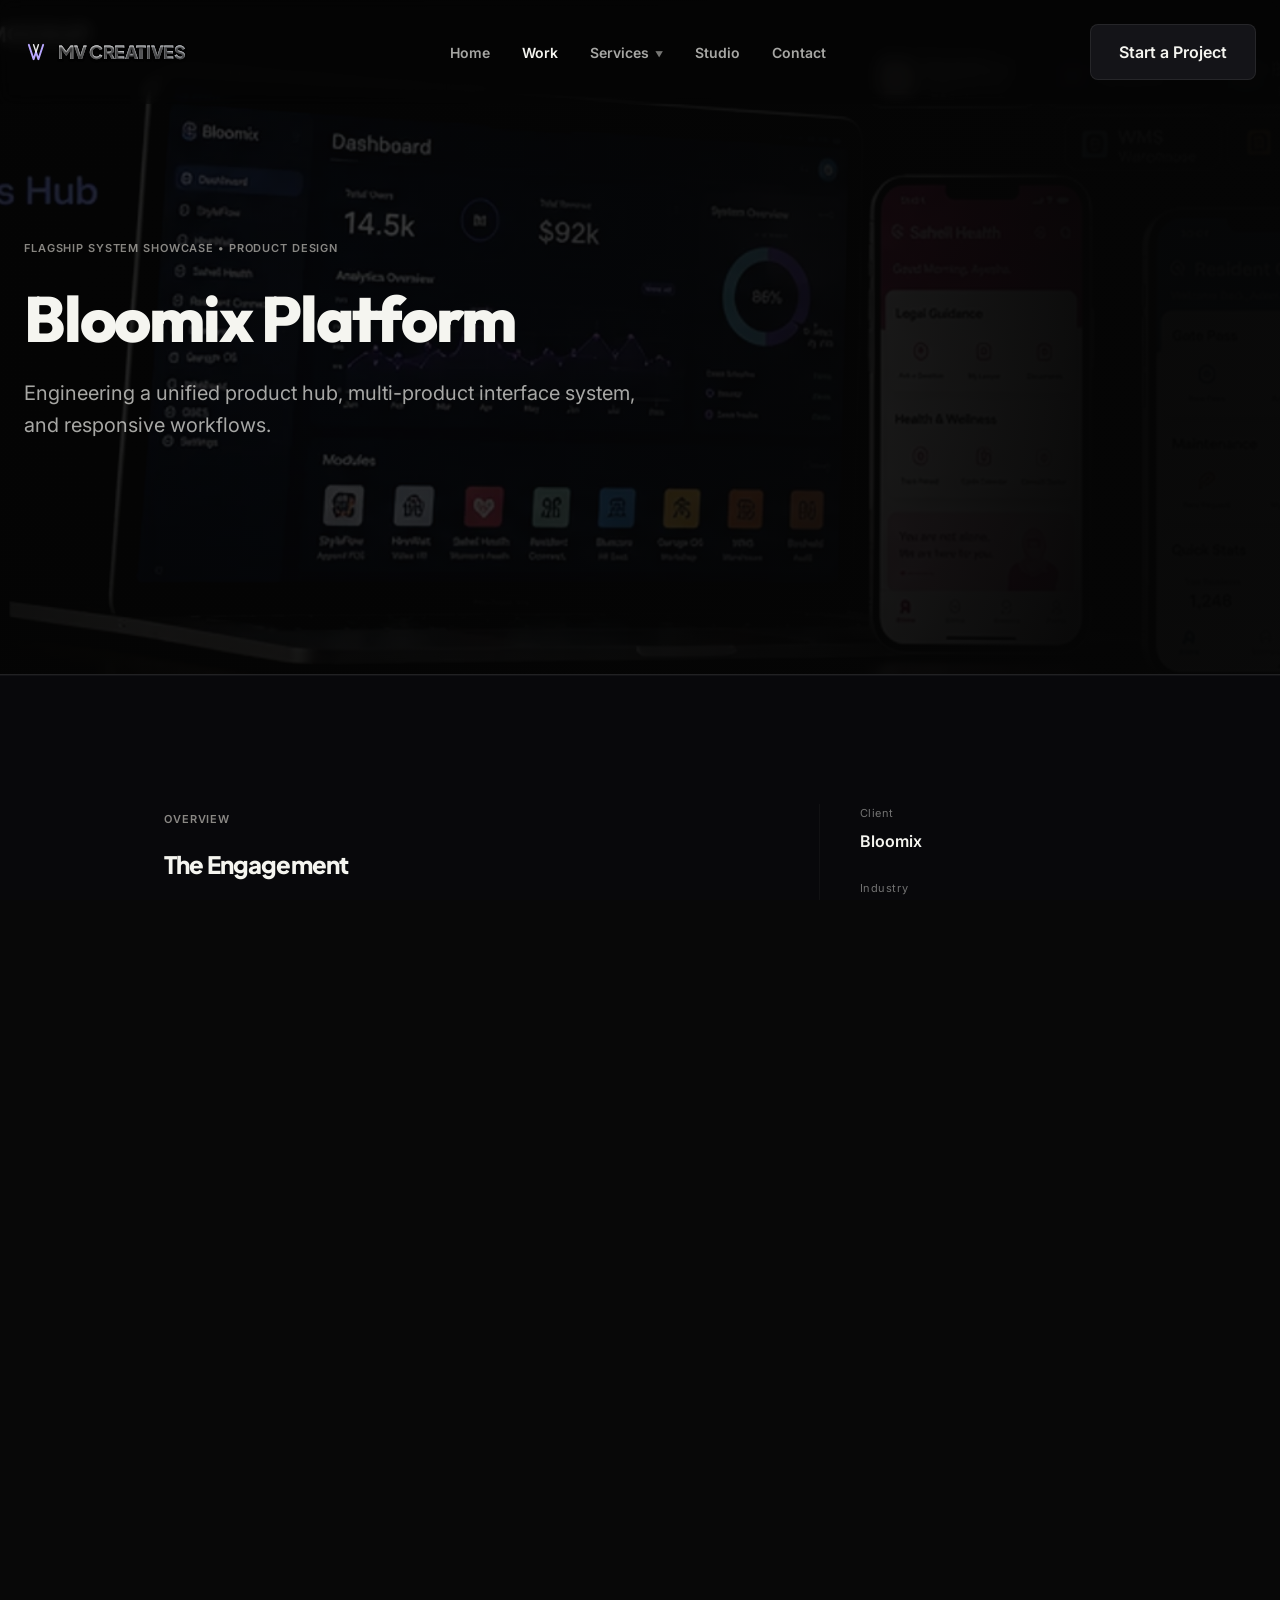
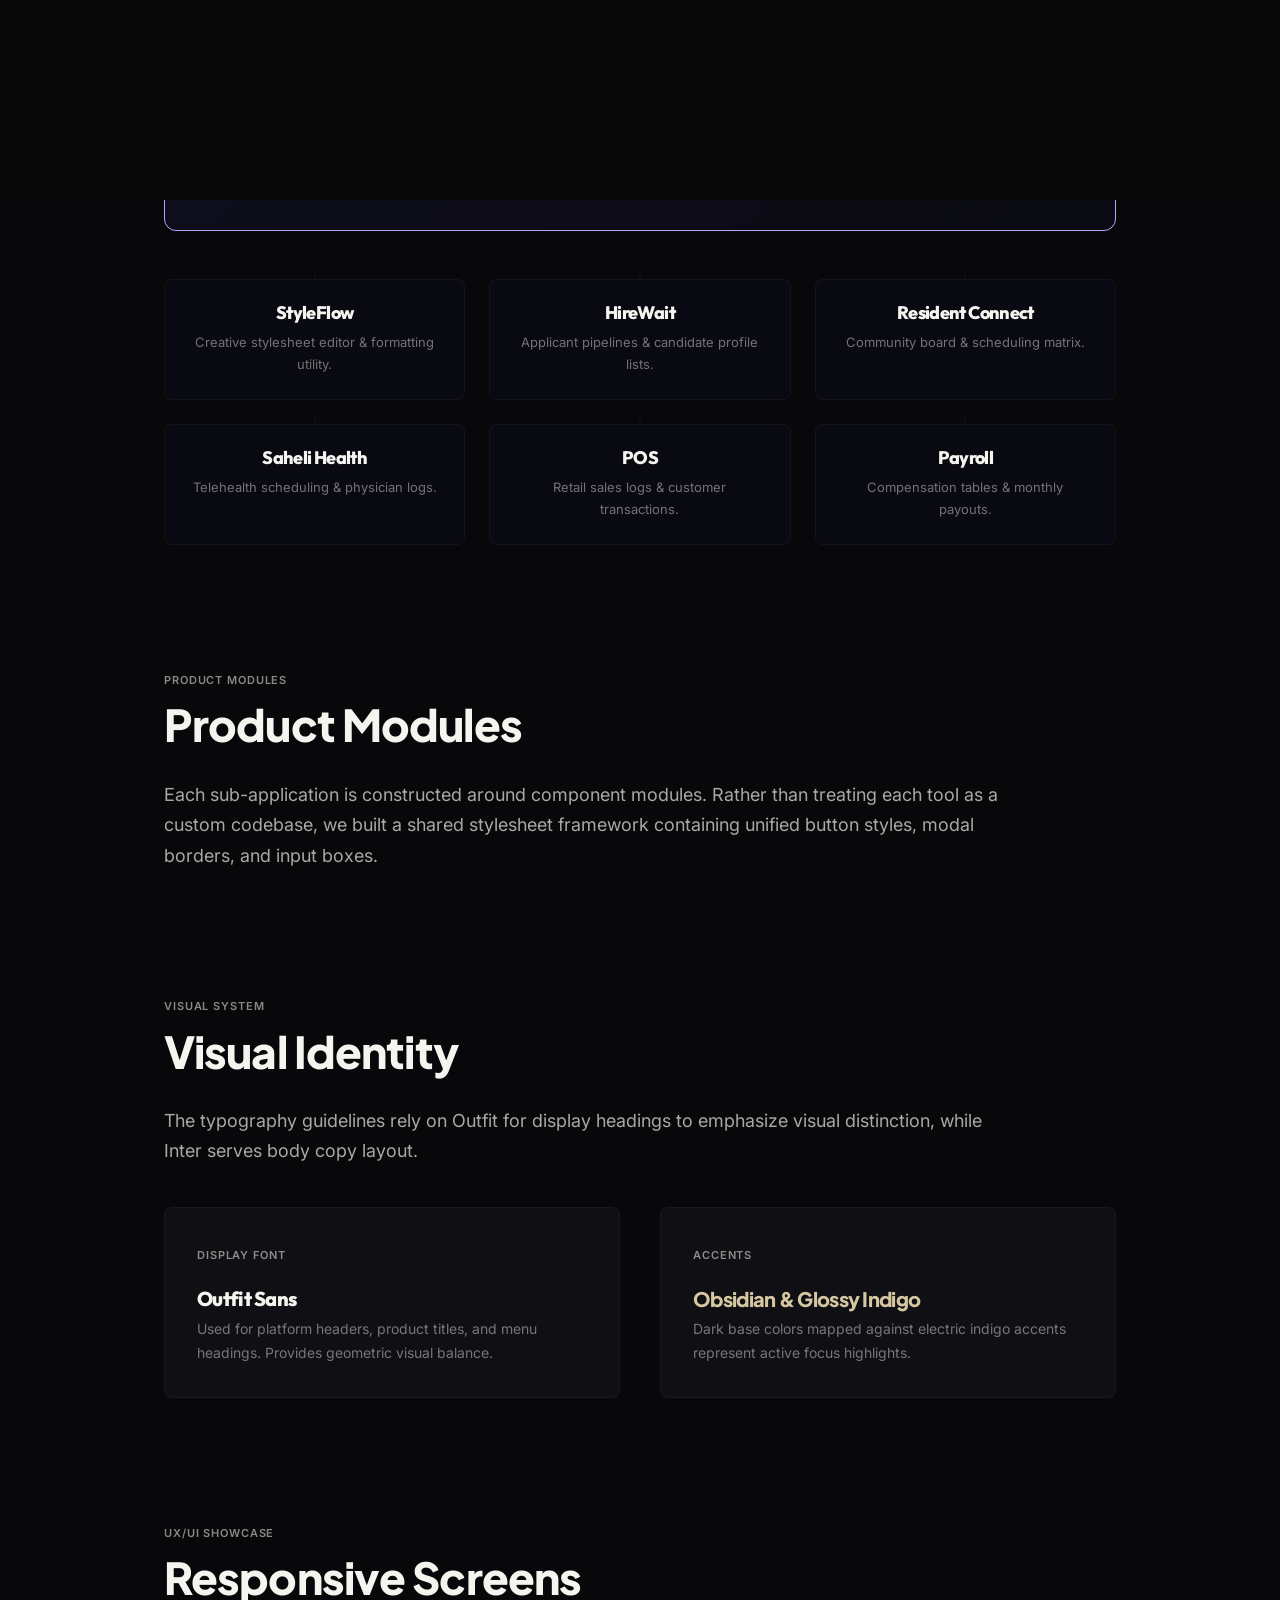
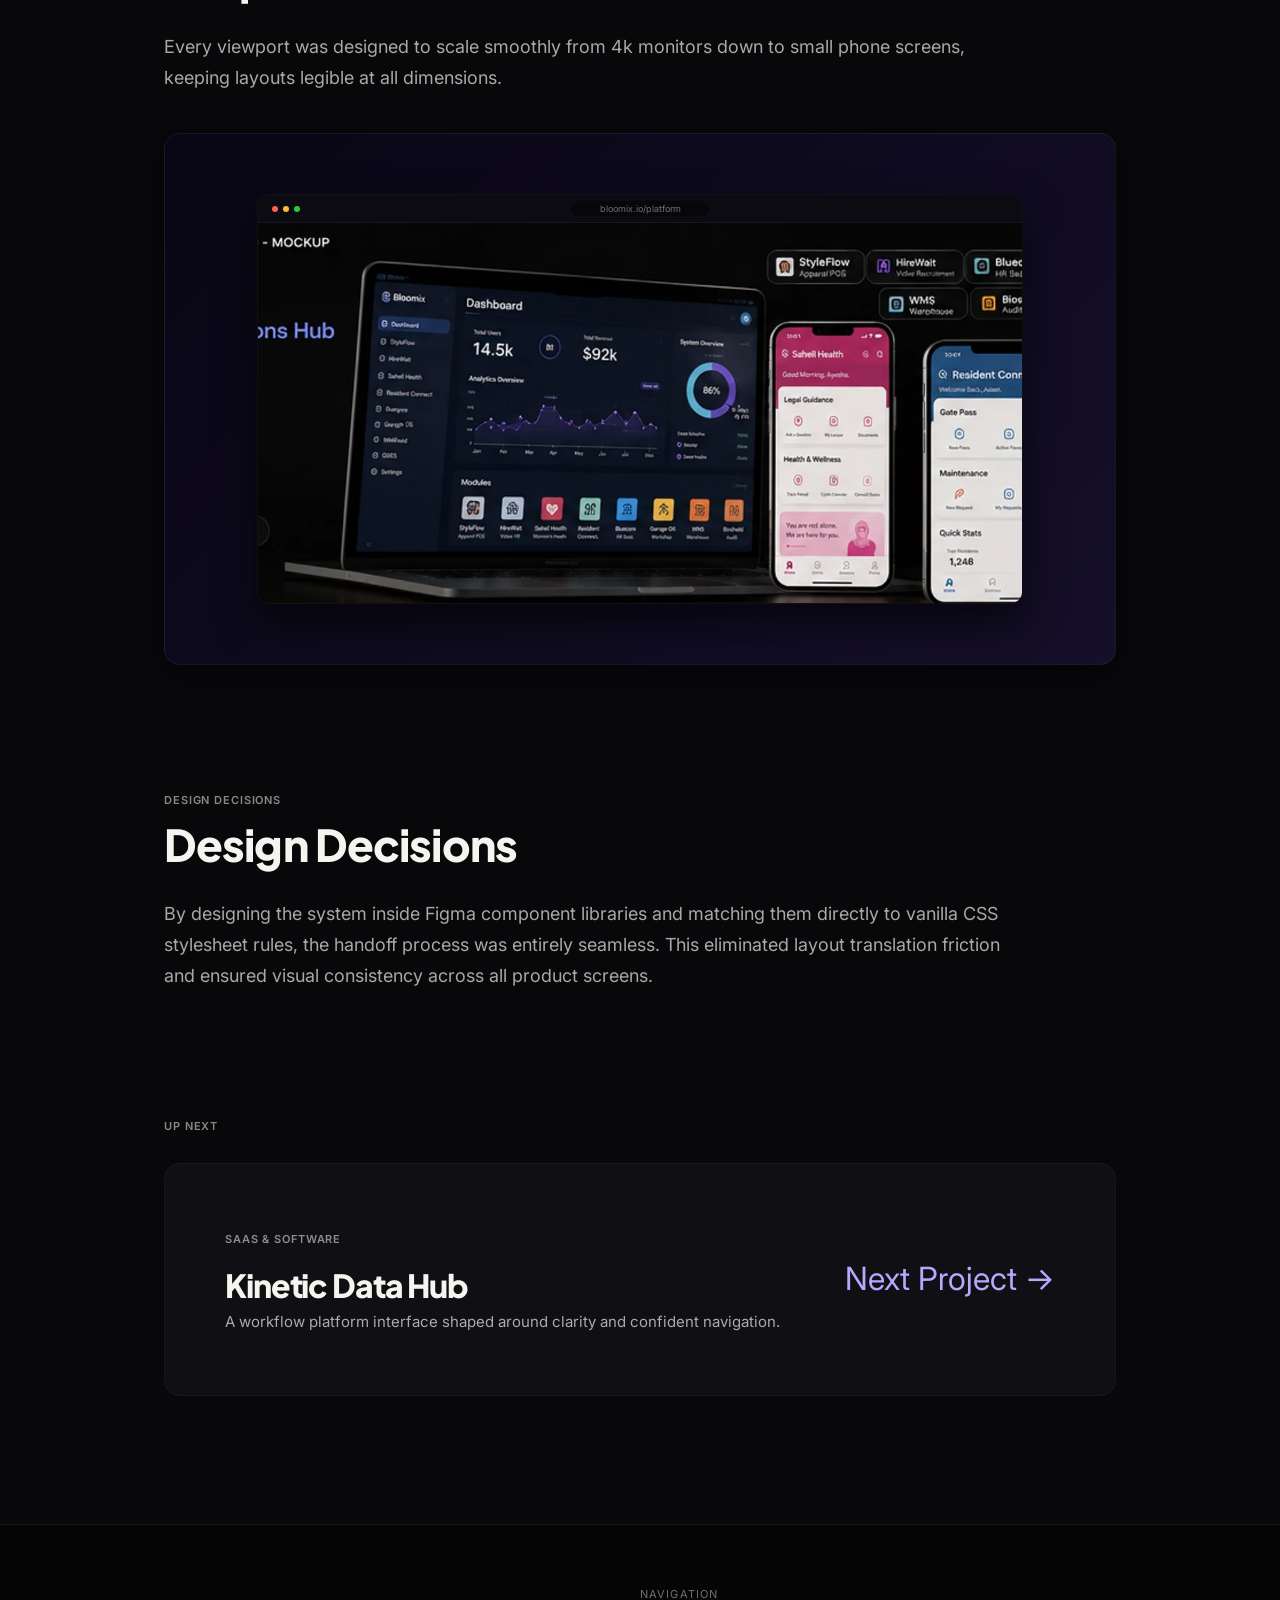
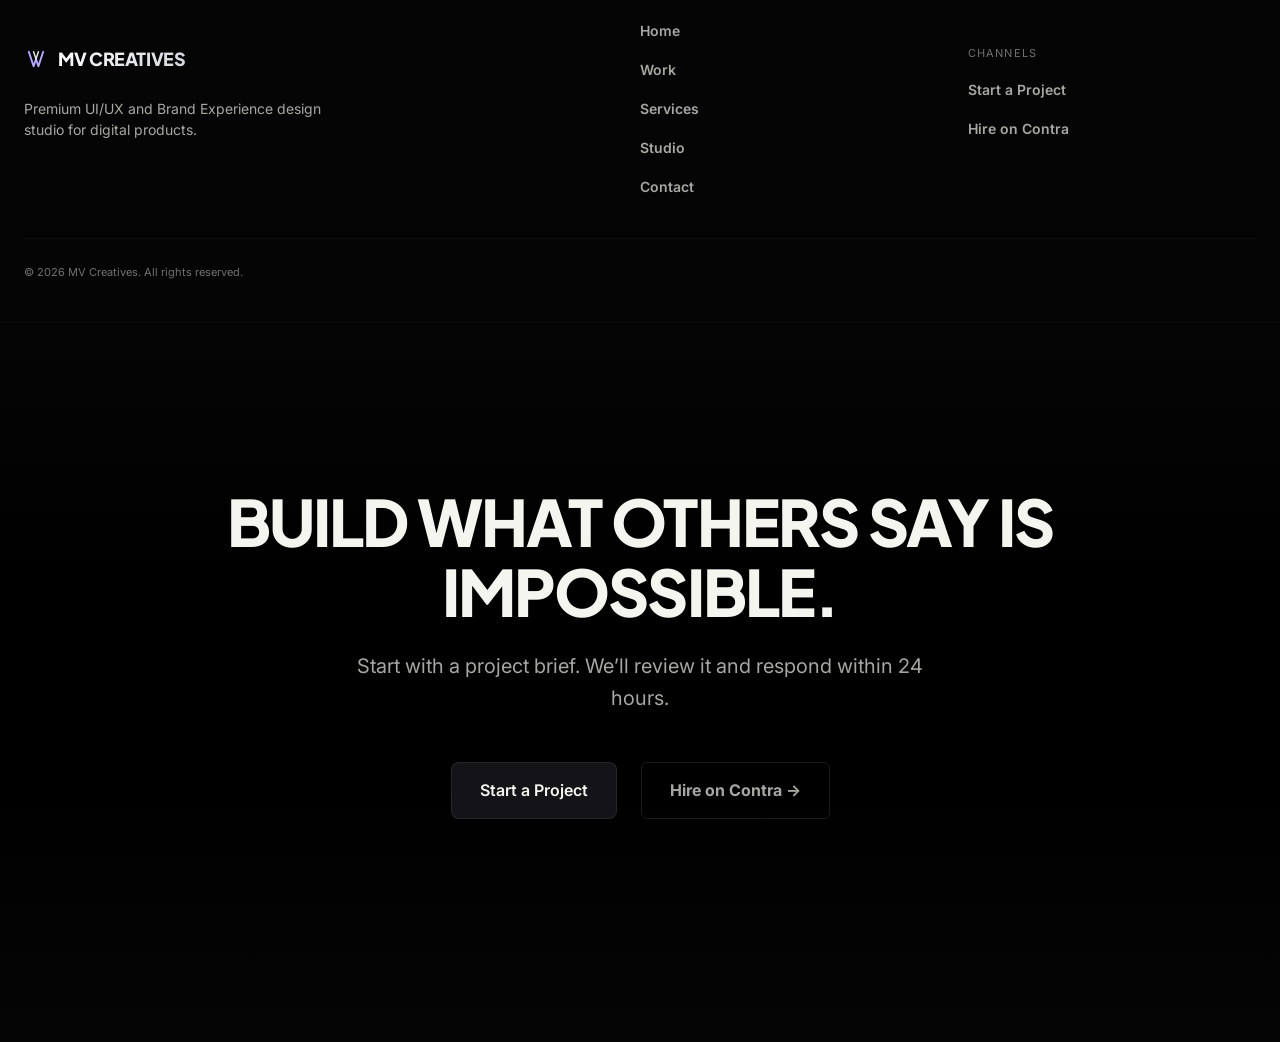
==== commit 52ae9919: "design: final premium pass refinement for hero headers visual proof and founder" ====
--- a/case-study-bloomix.html
+++ b/case-study-bloomix.html
@@ -209,7 +209,7 @@
   </div>
 
   <!-- Global Navigation Header -->
-  <header class="site-header scrolled" id="main-header" style="background-color: rgba(5, 5, 5, 0.96);">
+  <header class="site-header scrolled" id="main-header">
     <div class="container header-container">
       <a href="./index.html" class="logotype" id="nav-logo" style="display: flex; align-items: center; gap: 10px; text-decoration: none;">
         <svg xmlns="http://www.w3.org/2000/svg" viewBox="0 0 100 100" width="24" height="24" style="display: block;">
@@ -552,8 +552,6 @@
             </div>
             <span class="tagline">Premium UI/UX and Brand Experience design studio for digital products.</span>
           </div>
-            <span class="tagline">Premium UI/UX and Brand Experience design studio for digital products.</span>
-          </div>
         <div class="footer-nav">
           <span class="footer-title">Navigation</span>
           <a href="./index.html">Home</a>
--- a/index.css
+++ b/index.css
@@ -139,13 +139,16 @@
   width: 100%;
   z-index: 1000;
   padding: 24px 0;
-  transition: background-color var(--transition-default), backdrop-filter var(--transition-default);
+  background-color: rgba(5, 5, 5, 0.25);
+  backdrop-filter: blur(8px);
+  -webkit-backdrop-filter: blur(8px);
+  transition: background-color var(--transition-default), backdrop-filter var(--transition-default), padding var(--transition-default), border-bottom var(--transition-default);
 }
 
 .site-header.scrolled {
-  background-color: rgba(5, 5, 5, 0.85);
-  backdrop-filter: blur(12px);
-  -webkit-backdrop-filter: blur(12px);
+  background-color: rgba(5, 5, 5, 0.65);
+  backdrop-filter: blur(16px);
+  -webkit-backdrop-filter: blur(16px);
   border-bottom: 1px solid var(--border-light);
   padding: 16px 0;
 }
@@ -320,7 +323,7 @@
   transition: transform 0.4s ease;
 }
 .megamenu-featured:hover .featured-img-container img {
-  transform: scale(1.03);
+  transform: scale(1.02);
 }
 .featured-card-content {
   padding: 20px;
@@ -1057,7 +1060,7 @@
 }
 .work-card-wrapper:hover .browser-content img,
 .portfolio-card:hover .work-visual-box img {
-  transform: scale(1.03);
+  transform: scale(1.02);
 }
 
 /* Scroll Indicator */
@@ -1308,7 +1311,7 @@
 
 .work-card-wrapper:hover .macbook-viewport img,
 .portfolio-card:hover .macbook-viewport img {
-  transform: scale(1.03);
+  transform: scale(1.02);
 }
 
 .work-card-wrapper:hover .mockup-container img,
@@ -1394,12 +1397,12 @@
 /* Phone Hover effects */
 .work-card-wrapper:hover .phone-mockup,
 .portfolio-card:hover .phone-mockup {
-  transform: rotateY(6deg) rotateX(3deg) scale(1.03);
+  transform: rotateY(6deg) rotateX(3deg) scale(1.02);
 }
 
 .work-card-wrapper:hover .phone-viewport img,
 .portfolio-card:hover .phone-viewport img {
-  transform: scale(1.03);
+  transform: scale(1.02);
 }
 
 @media (max-width: 767px) {
@@ -1681,7 +1684,7 @@
 .hero-text-block {
   max-width: 900px;
   background: radial-gradient(circle at left center, rgba(8, 8, 8, 0.9) 0%, rgba(8, 8, 8, 0.55) 60%, transparent 100%);
-  padding: 48px;
+  padding: 64px;
   border-radius: 24px;
   border: 1px solid rgba(255, 255, 255, 0.03);
   backdrop-filter: blur(8px);
@@ -1701,13 +1704,13 @@
   flex-wrap: wrap;
   gap: 0.25em;
   max-width: 900px;
-  margin: 0 0 24px 0;
+  margin: 0 0 36px 0;
   padding: 0;
 }
 
 .hero-headline-container .word-reveal {
   font-family: var(--font-display);
-  font-size: clamp(34px, 6vw, 96px);
+  font-size: clamp(30px, 5.2vw, 84px);
   font-weight: 800;
   line-height: 0.95;
   letter-spacing: -0.04em;
@@ -1843,7 +1846,7 @@
 }
 
 .mockup-container:hover .phone-mockup {
-  transform: translateY(-20px) scale(1.04) rotate(2deg);
+  transform: translateY(-20px) scale(1.02) rotate(2deg);
   box-shadow: 0 40px 80px rgba(0, 0, 0, 0.95);
 }
 
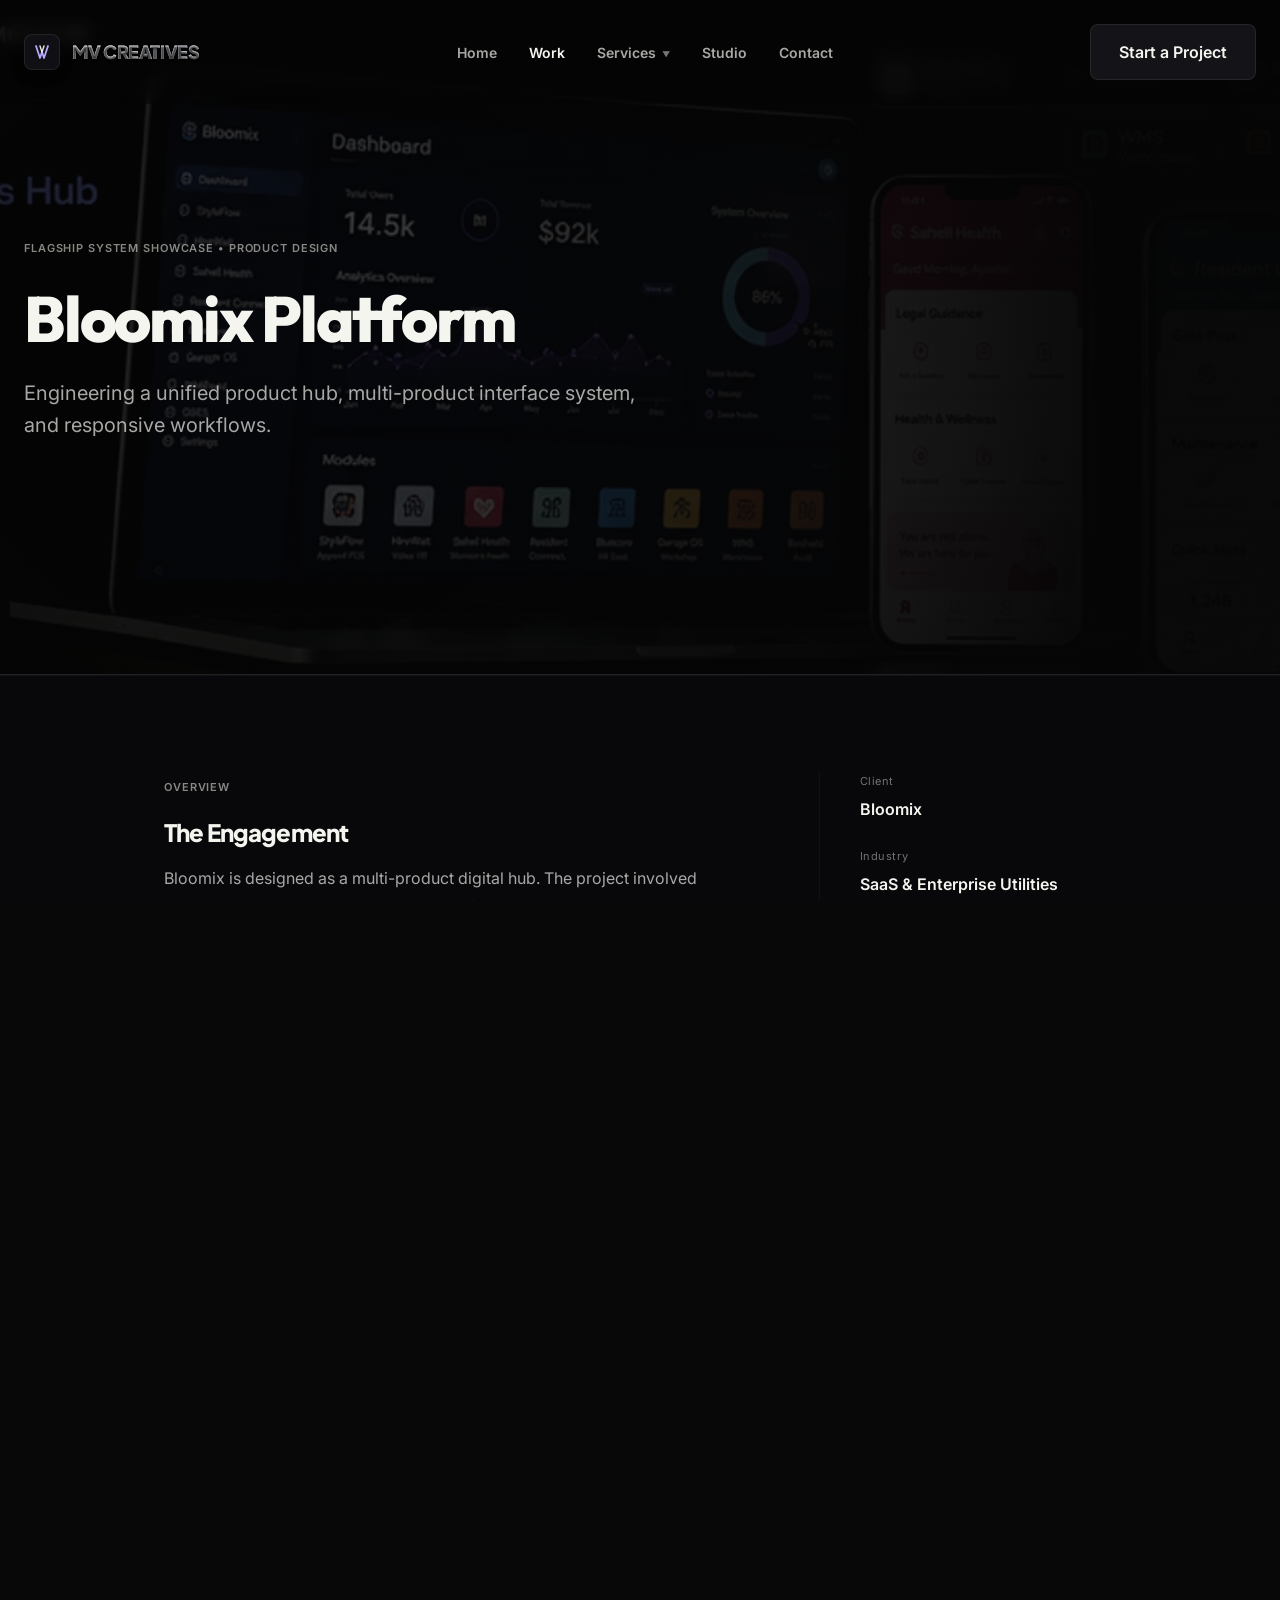
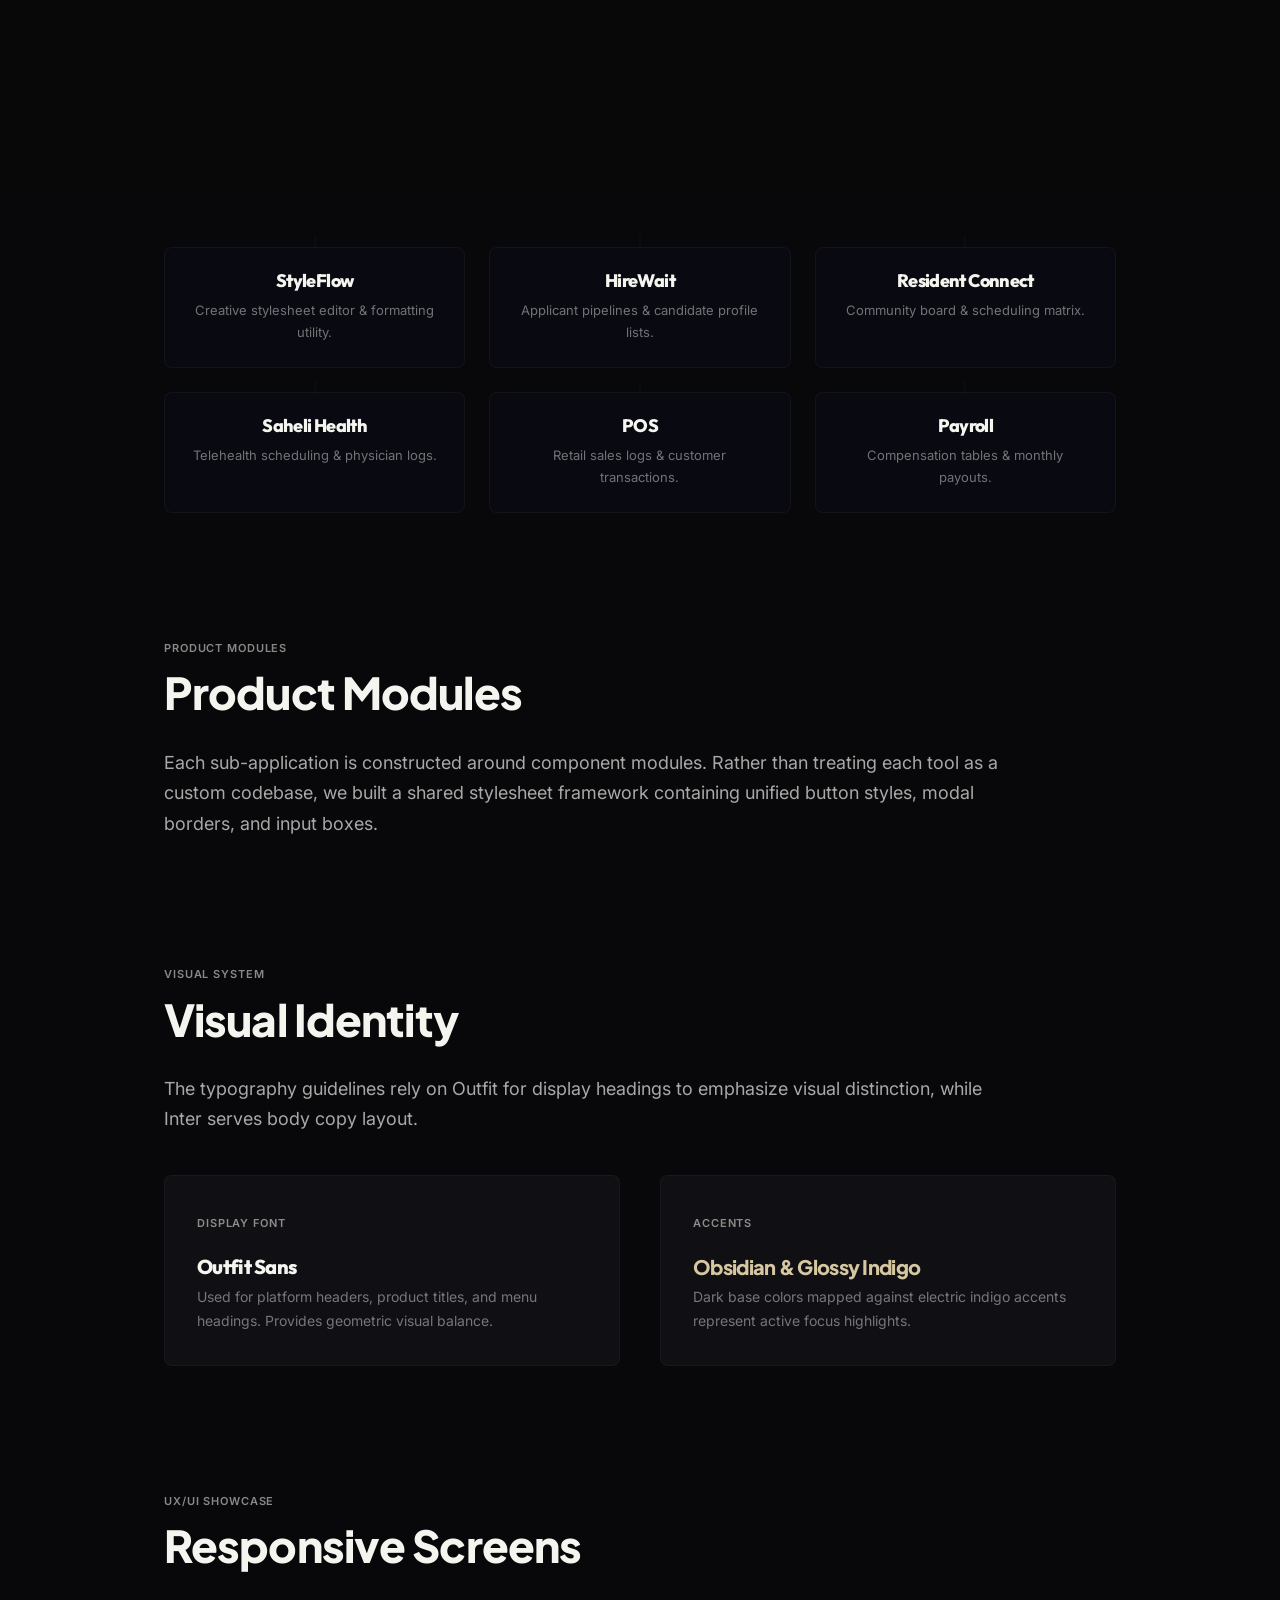
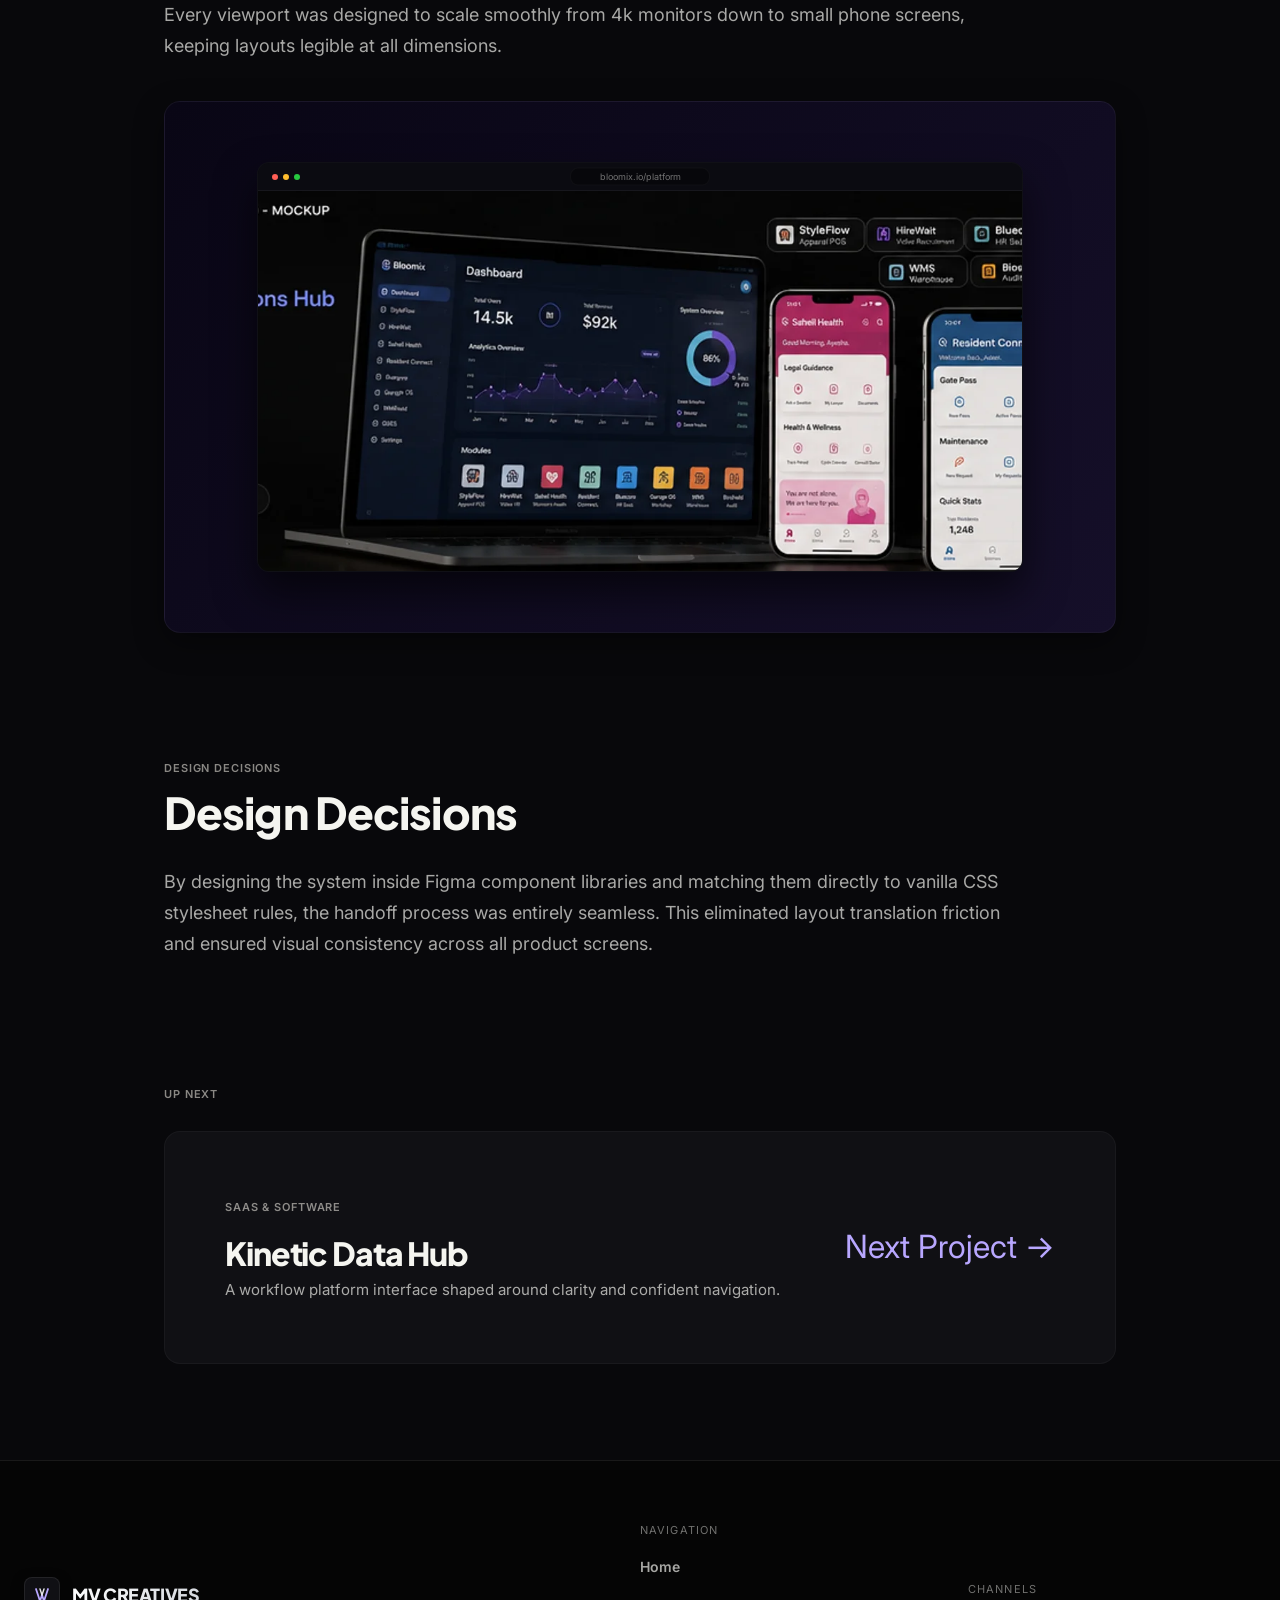
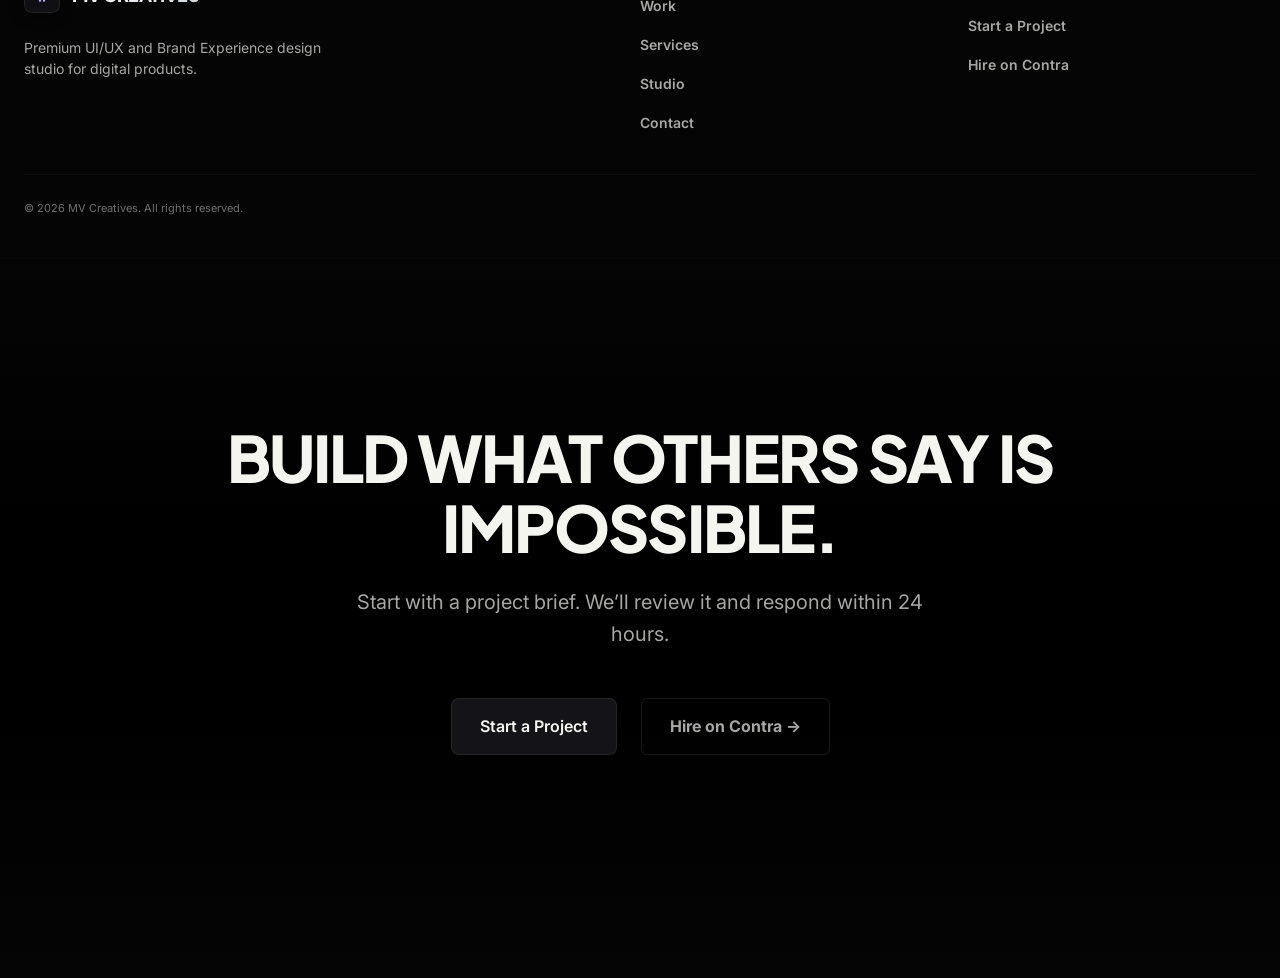
==== commit b4261378: "refactor: optimize studio trust, conversion-focused spacing and branding refinements" ====
--- a/case-study-bloomix.html
+++ b/case-study-bloomix.html
@@ -11,6 +11,8 @@
   <link rel="preconnect" href="https://fonts.gstatic.com" crossorigin>
   <link href="https://fonts.googleapis.com/css2?family=Inter:wght@400;600;700&family=JetBrains+Mono&family=Plus+Jakarta+Sans:wght@600;700;800&family=Outfit:wght@400;600;800&display=swap" rel="stylesheet">
 
+    <!-- Favicon Monogram -->
+  <link rel="icon" type="image/svg+xml" href="data:image/svg+xml,<svg xmlns=%22http://www.w3.org/2000/svg%22 viewBox=%220 0 100 100%22><path d=%22M20 20 L40 80 L50 50 L60 80 L80 20%22 fill=%22none%22 stroke=%22%23B8A7FF%22 stroke-width=%2210%22 stroke-linecap=%22round%22 stroke-linejoin=%22round%22/><path d=%22M40 20 L50 50 L60 20%22 fill=%22none%22 stroke=%22white%22 stroke-width=%228%22 stroke-linecap=%22round%22 stroke-linejoin=%22round%22/></svg>">
   <link rel="stylesheet" href="./index.css">
   <style>
     /* Specific Case Study Layout Config */
@@ -211,11 +213,13 @@
   <!-- Global Navigation Header -->
   <header class="site-header scrolled" id="main-header">
     <div class="container header-container">
-      <a href="./index.html" class="logotype" id="nav-logo" style="display: flex; align-items: center; gap: 10px; text-decoration: none;">
-        <svg xmlns="http://www.w3.org/2000/svg" viewBox="0 0 100 100" width="24" height="24" style="display: block;">
-          <path d="M20 20 L40 80 L50 50 L60 80 L80 20" fill="none" stroke="var(--accent-primary)" stroke-width="8" stroke-linecap="round" stroke-linejoin="round" />
-          <path d="M40 20 L50 50 L60 20" fill="none" stroke="rgba(255,255,255,0.9)" stroke-width="6" stroke-linecap="round" stroke-linejoin="round" />
-        </svg>
+      <a href="./index.html" class="logotype" id="nav-logo" style="display: flex; align-items: center; gap: 12px; text-decoration: none;">
+        <div style="background: #101014; border: 1px solid rgba(255, 255, 255, 0.08); border-radius: 8px; width: 36px; height: 36px; display: flex; align-items: center; justify-content: center; box-shadow: 0 4px 12px rgba(0,0,0,0.5);">
+          <svg xmlns="http://www.w3.org/2000/svg" viewBox="0 0 100 100" width="20" height="20" style="display: block;">
+            <path d="M20 20 L40 80 L50 50 L60 80 L80 20" fill="none" stroke="var(--accent-primary)" stroke-width="9" stroke-linecap="round" stroke-linejoin="round" />
+            <path d="M40 20 L50 50 L60 20" fill="none" stroke="rgba(255,255,255,0.9)" stroke-width="7" stroke-linecap="round" stroke-linejoin="round" />
+          </svg>
+        </div>
         <span style="font-family: var(--font-display); font-weight: 800; font-size: 18px; letter-spacing: -0.02em; background: linear-gradient(135deg, #FFF 0%, #D1D5DB 100%); -webkit-background-clip: text; -webkit-text-fill-color: transparent;">MV CREATIVES</span>
       </a>
       
@@ -332,11 +336,13 @@
 
   <!-- Mobile Drawer Menu -->
   <div class="mobile-drawer" id="mobile-menu-drawer" aria-label="Mobile navigation panel">
-    <div style="position: absolute; top: 30px; left: 24px; display: flex; align-items: center; gap: 10px;">
-      <svg xmlns="http://www.w3.org/2000/svg" viewBox="0 0 100 100" width="24" height="24" style="display: block;">
-        <path d="M20 20 L40 80 L50 50 L60 80 L80 20" fill="none" stroke="var(--accent-primary)" stroke-width="8" stroke-linecap="round" stroke-linejoin="round" />
-        <path d="M40 20 L50 50 L60 20" fill="none" stroke="rgba(255,255,255,0.9)" stroke-width="6" stroke-linecap="round" stroke-linejoin="round" />
-      </svg>
+    <div style="position: absolute; top: 30px; left: 24px; display: flex; align-items: center; gap: 12px;">
+      <div style="background: #101014; border: 1px solid rgba(255, 255, 255, 0.08); border-radius: 8px; width: 36px; height: 36px; display: flex; align-items: center; justify-content: center; box-shadow: 0 4px 12px rgba(0,0,0,0.5);">
+        <svg xmlns="http://www.w3.org/2000/svg" viewBox="0 0 100 100" width="20" height="20" style="display: block;">
+          <path d="M20 20 L40 80 L50 50 L60 80 L80 20" fill="none" stroke="var(--accent-primary)" stroke-width="9" stroke-linecap="round" stroke-linejoin="round" />
+          <path d="M40 20 L50 50 L60 20" fill="none" stroke="rgba(255,255,255,0.9)" stroke-width="7" stroke-linecap="round" stroke-linejoin="round" />
+        </svg>
+      </div>
       <span style="font-family: var(--font-display); font-weight: 800; font-size: 18px; letter-spacing: -0.02em; color: var(--text-primary);">MV CREATIVES</span>
     </div>
     <ul>
@@ -543,11 +549,13 @@
 
   <footer class="final-footer" style="background-color: #050505; position: relative; z-index: 10; border-top: 1px solid rgba(255, 255, 255, 0.08);">
         <div class="footer-brand">
-            <div style="display: flex; align-items: center; gap: 10px; margin-bottom: 12px;">
-              <svg xmlns="http://www.w3.org/2000/svg" viewBox="0 0 100 100" width="24" height="24" style="display: block;">
-                <path d="M20 20 L40 80 L50 50 L60 80 L80 20" fill="none" stroke="var(--accent-primary)" stroke-width="8" stroke-linecap="round" stroke-linejoin="round" />
-                <path d="M40 20 L50 50 L60 20" fill="none" stroke="rgba(255,255,255,0.9)" stroke-width="6" stroke-linecap="round" stroke-linejoin="round" />
-              </svg>
+            <div style="display: flex; align-items: center; gap: 12px; margin-bottom: 12px;">
+              <div style="background: #101014; border: 1px solid rgba(255, 255, 255, 0.08); border-radius: 8px; width: 36px; height: 36px; display: flex; align-items: center; justify-content: center; box-shadow: 0 4px 12px rgba(0,0,0,0.5);">
+                <svg xmlns="http://www.w3.org/2000/svg" viewBox="0 0 100 100" width="20" height="20" style="display: block;">
+                  <path d="M20 20 L40 80 L50 50 L60 80 L80 20" fill="none" stroke="var(--accent-primary)" stroke-width="9" stroke-linecap="round" stroke-linejoin="round" />
+                  <path d="M40 20 L50 50 L60 20" fill="none" stroke="rgba(255,255,255,0.9)" stroke-width="7" stroke-linecap="round" stroke-linejoin="round" />
+                </svg>
+              </div>
               <span class="logo" style="margin: 0; font-family: var(--font-display); font-weight: 800; font-size: 18px; letter-spacing: -0.02em; color: var(--text-primary);">MV CREATIVES</span>
             </div>
             <span class="tagline">Premium UI/UX and Brand Experience design studio for digital products.</span>
--- a/index.css
+++ b/index.css
@@ -126,7 +126,7 @@
 }
 
 .section-padding {
-  padding: clamp(80px, 10vw, 160px) 0;
+  padding: clamp(60px, 7.5vw, 120px) 0;
 }
 
 /* --------------------------------------------------------------------------
@@ -485,7 +485,7 @@
   display: flex;
   flex-direction: column;
   gap: 16px;
-  margin-bottom: 80px;
+  margin-bottom: 60px;
 }
 
 .work-card-visual {
@@ -1544,7 +1544,7 @@
     padding: 80px 0 40px 0;
   }
   .final-video-cta__actions {
-    margin-bottom: 80px;
+    margin-bottom: 60px;
   }
   .final-footer {
     grid-template-columns: 1fr !important;
